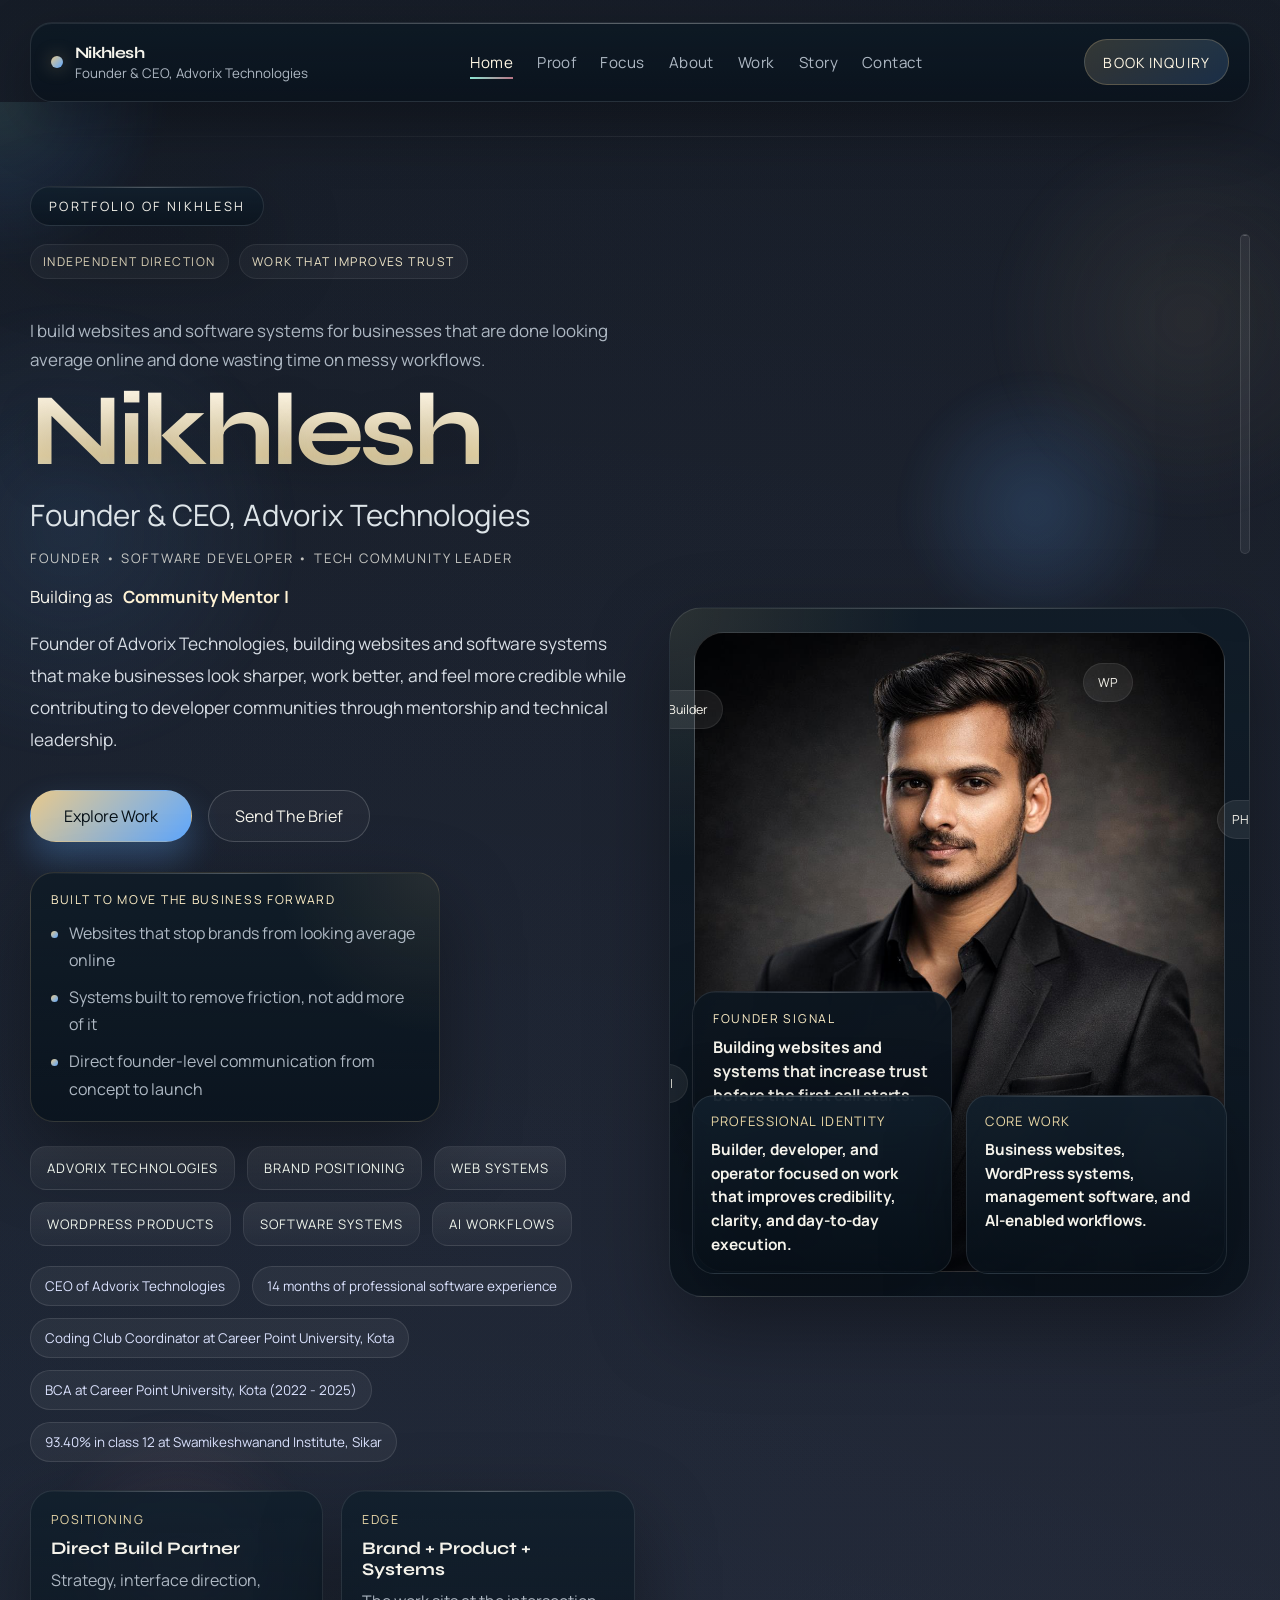
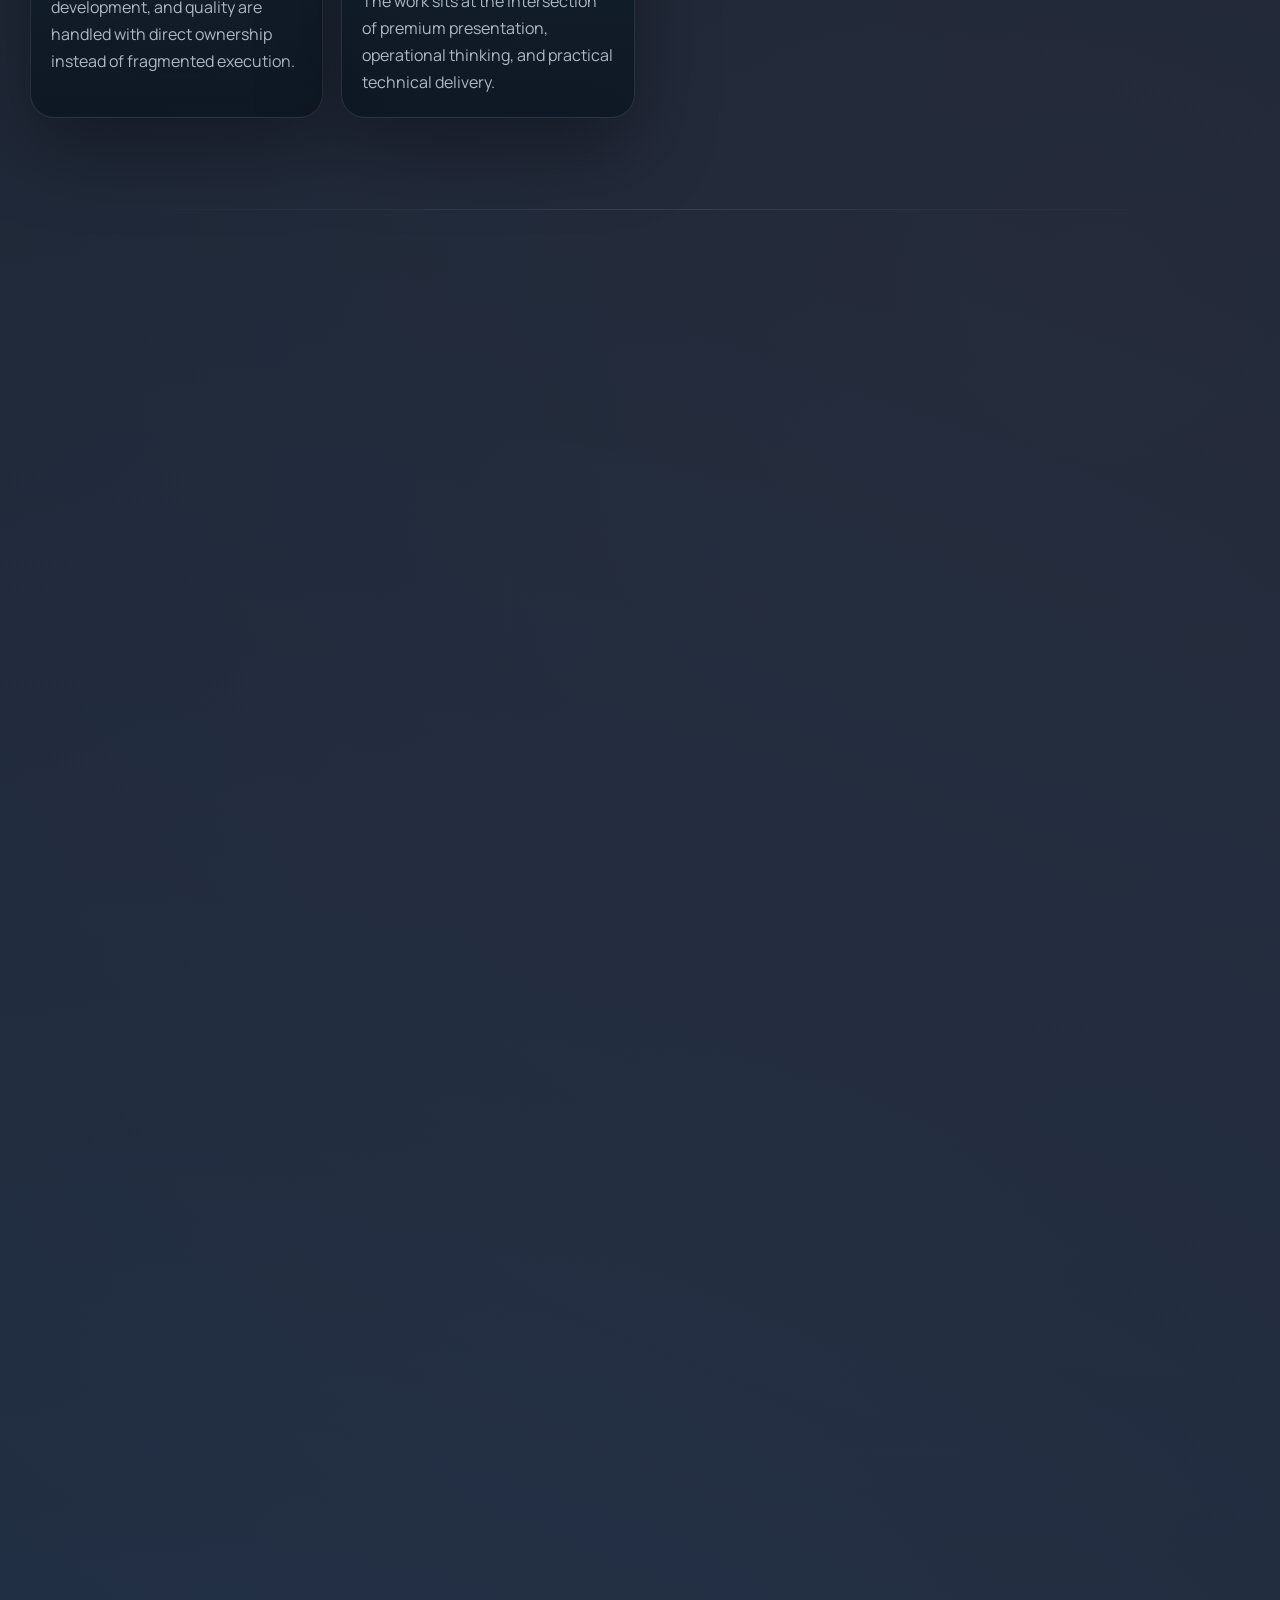
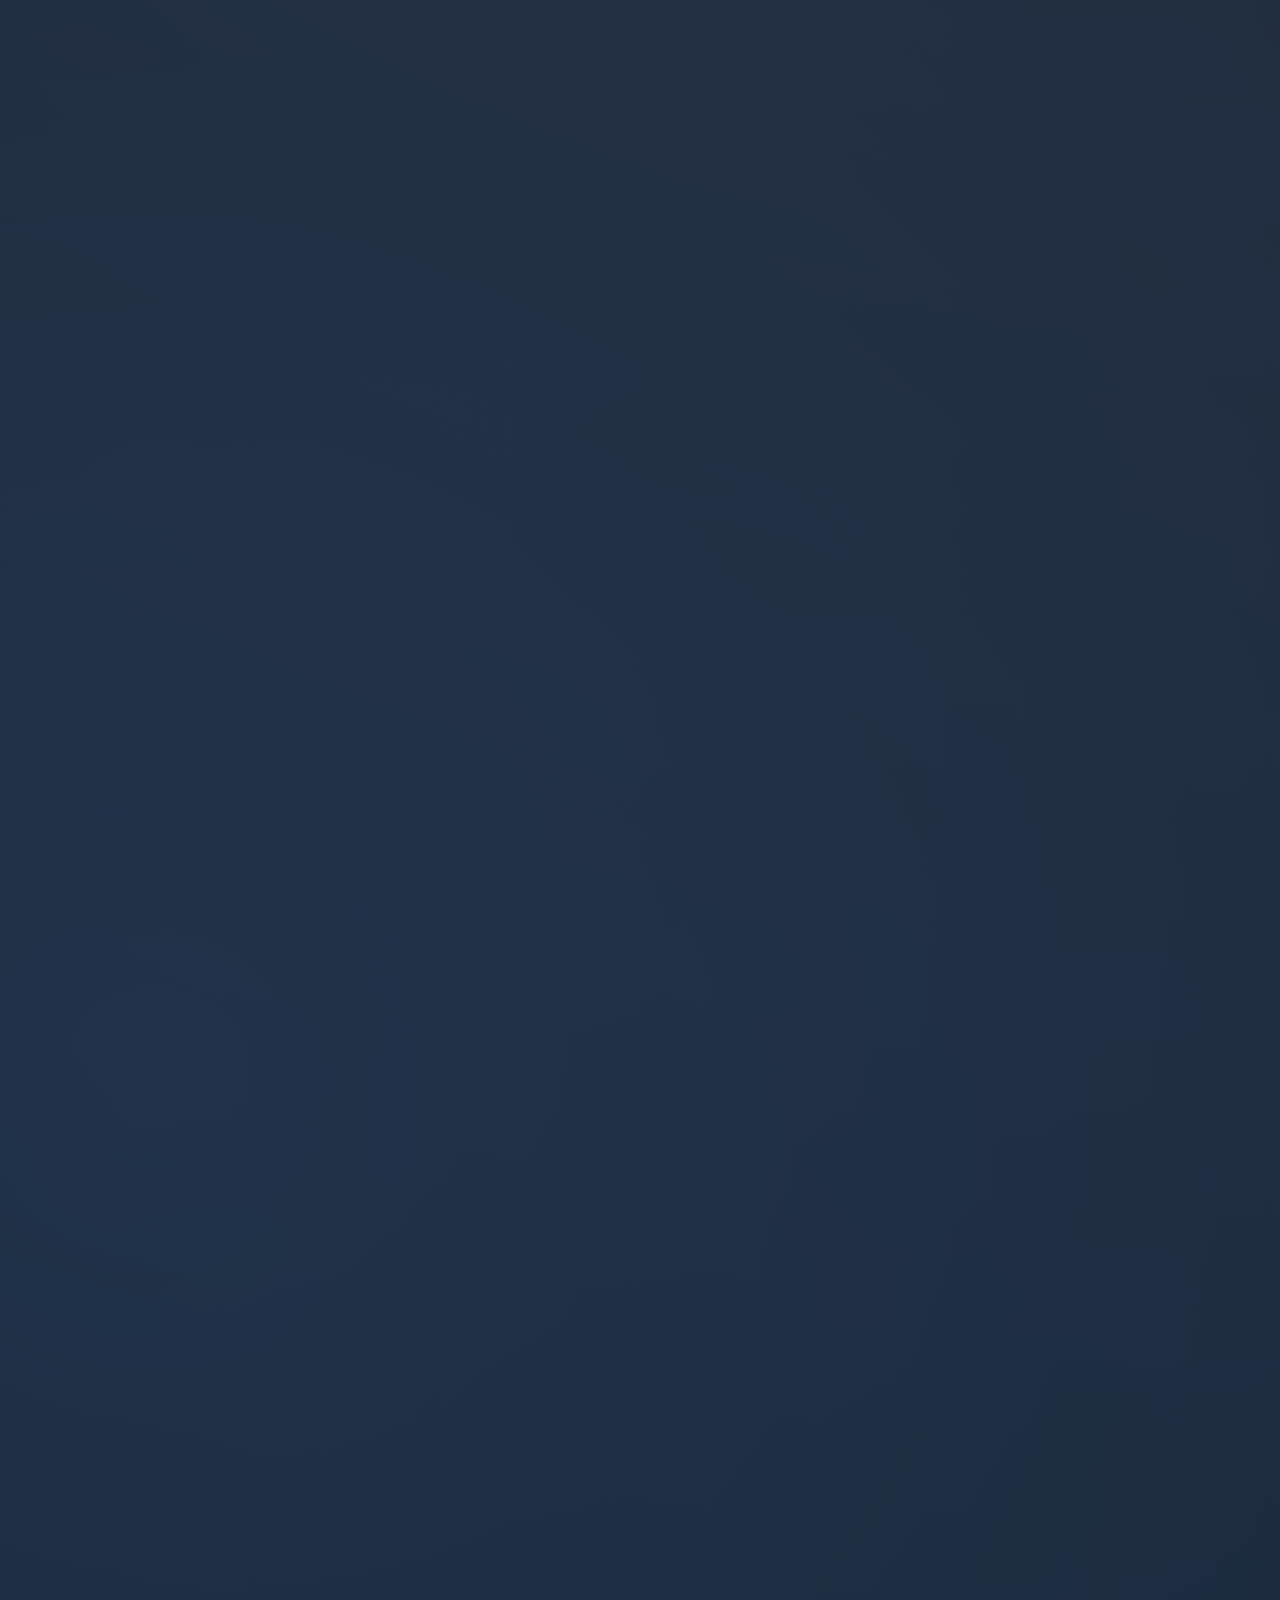
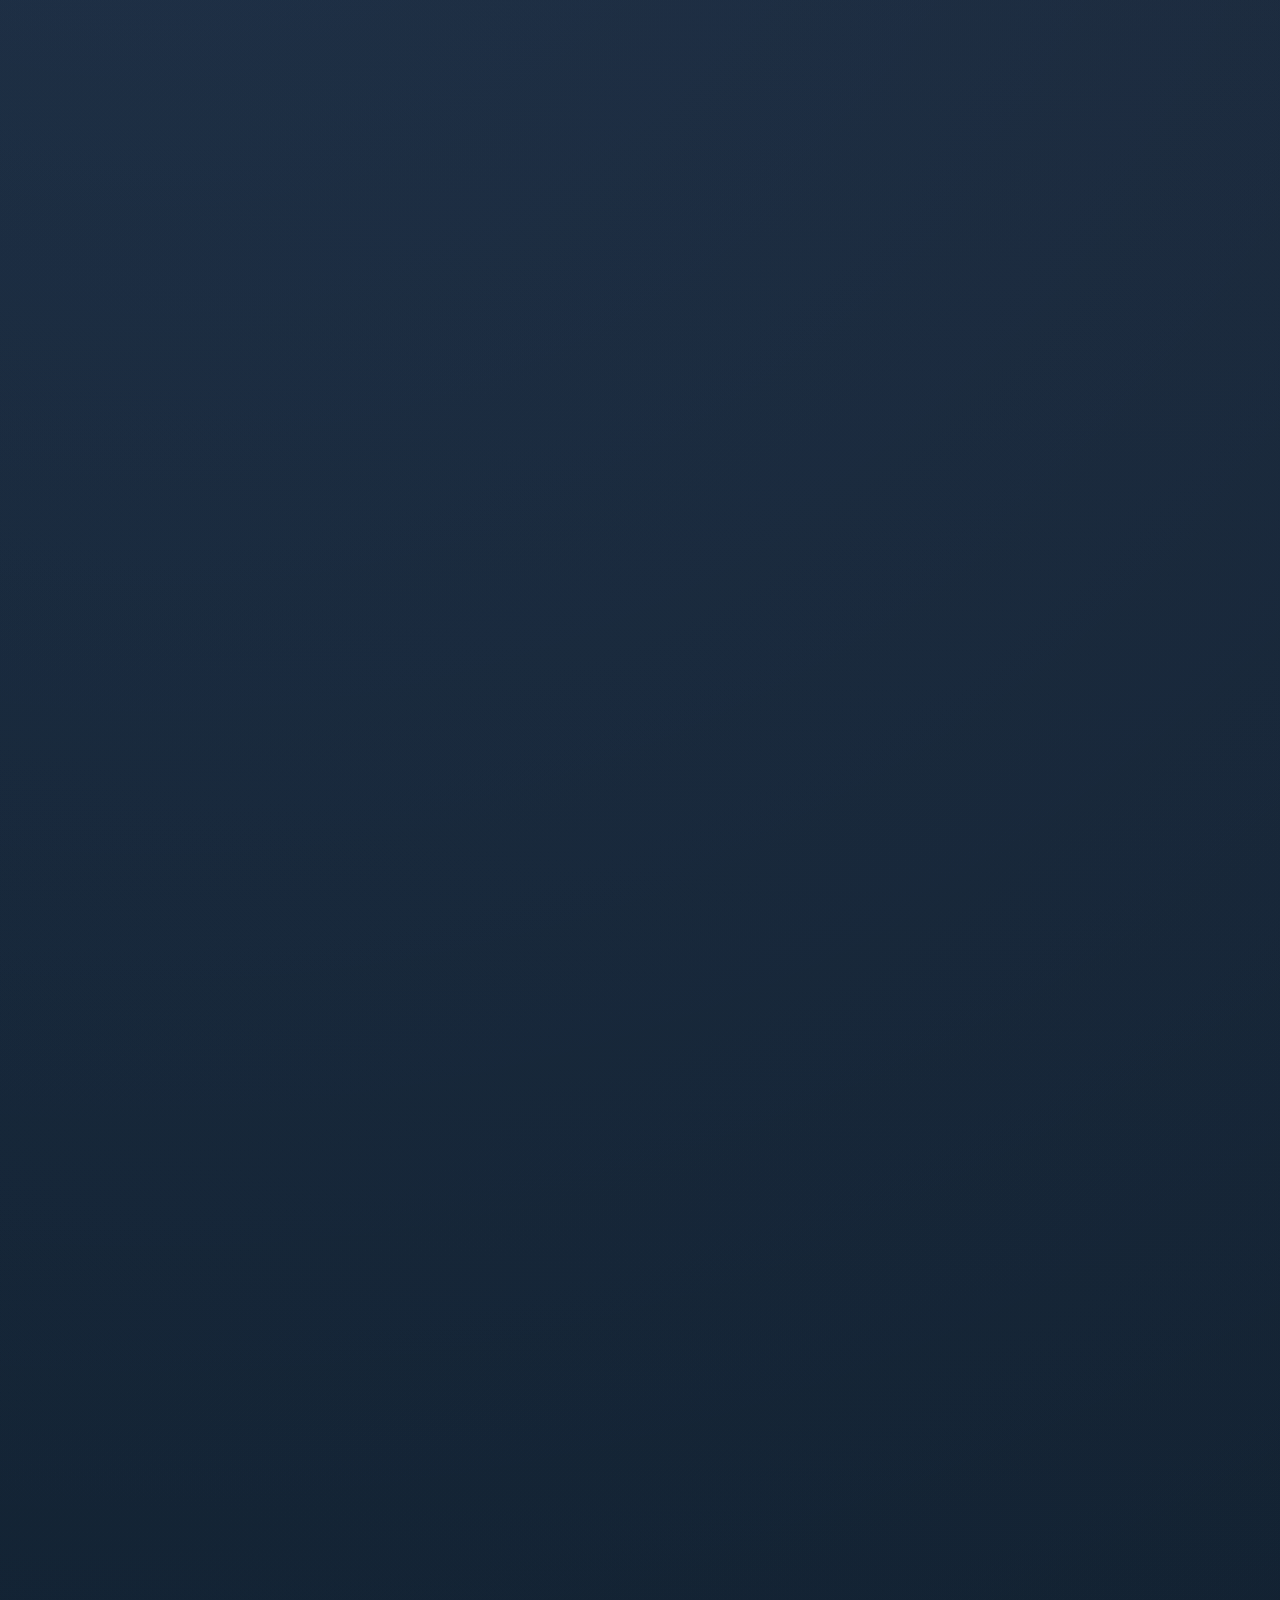
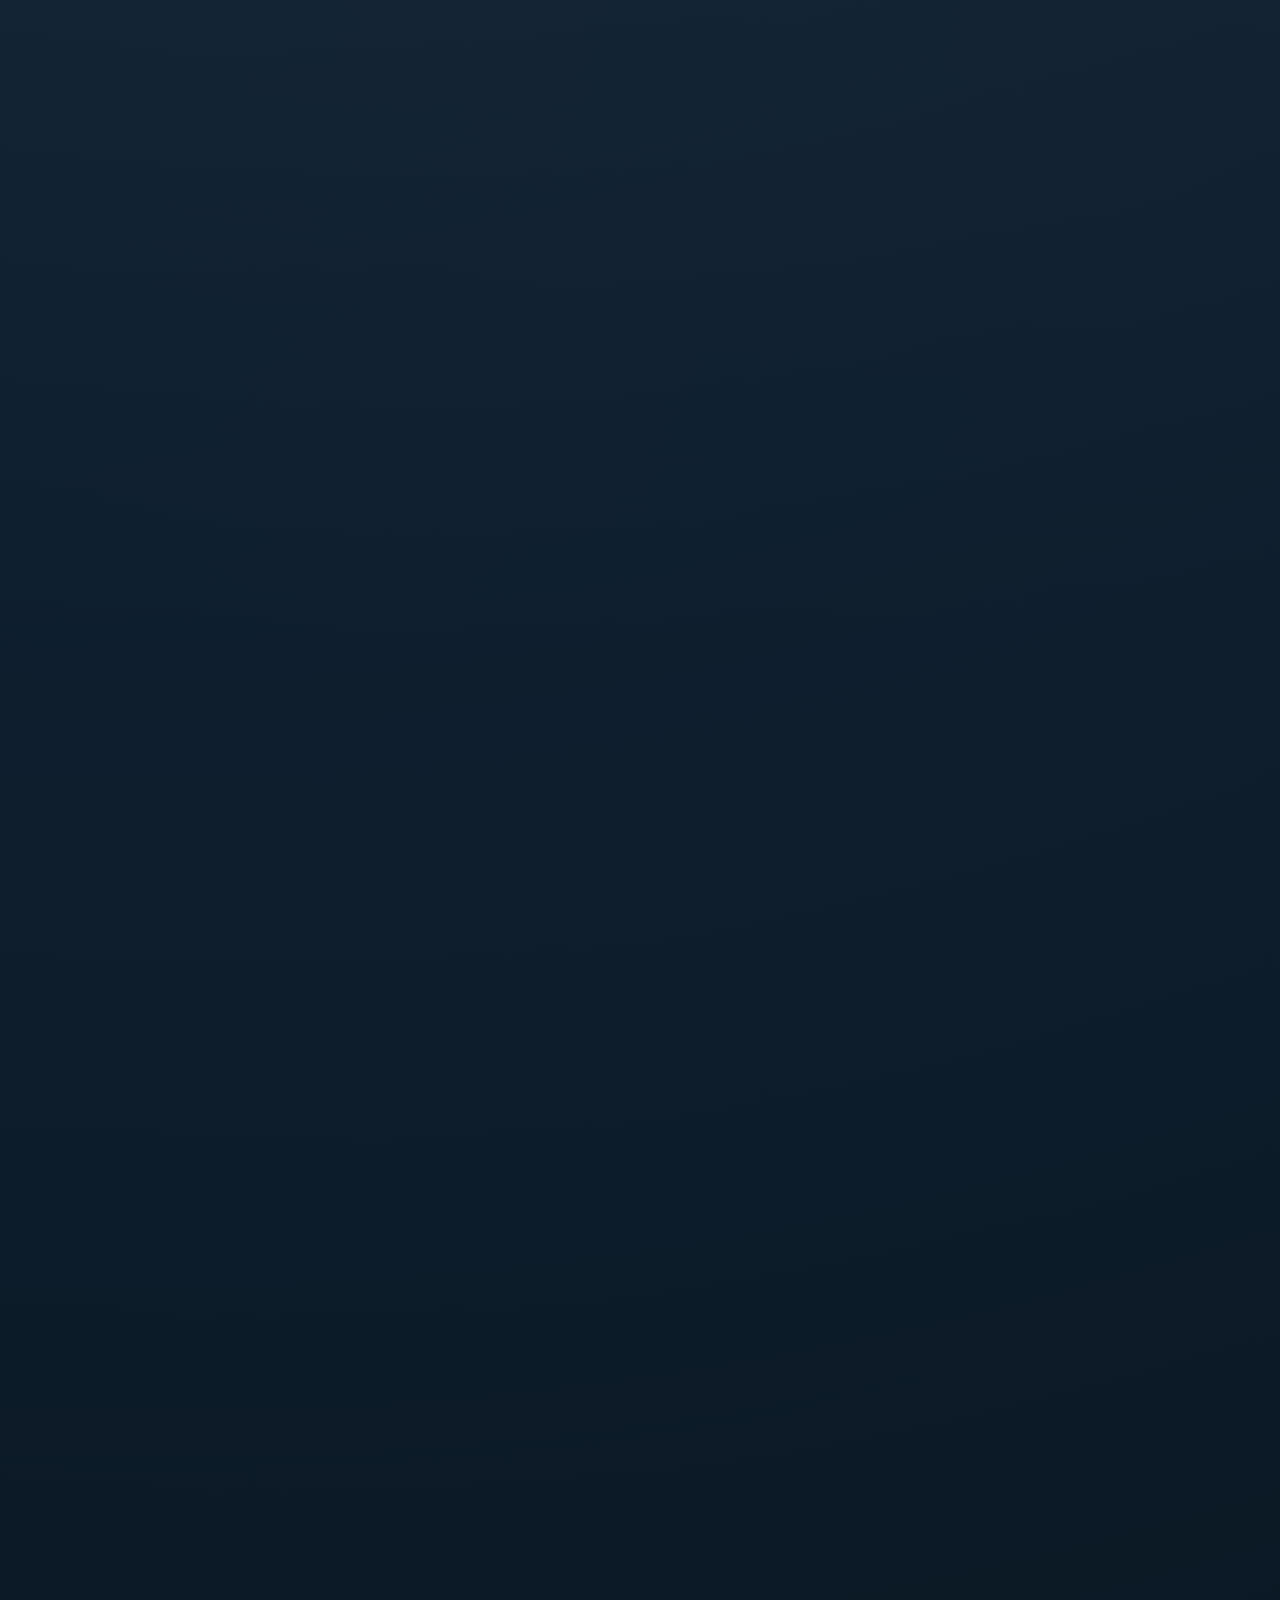
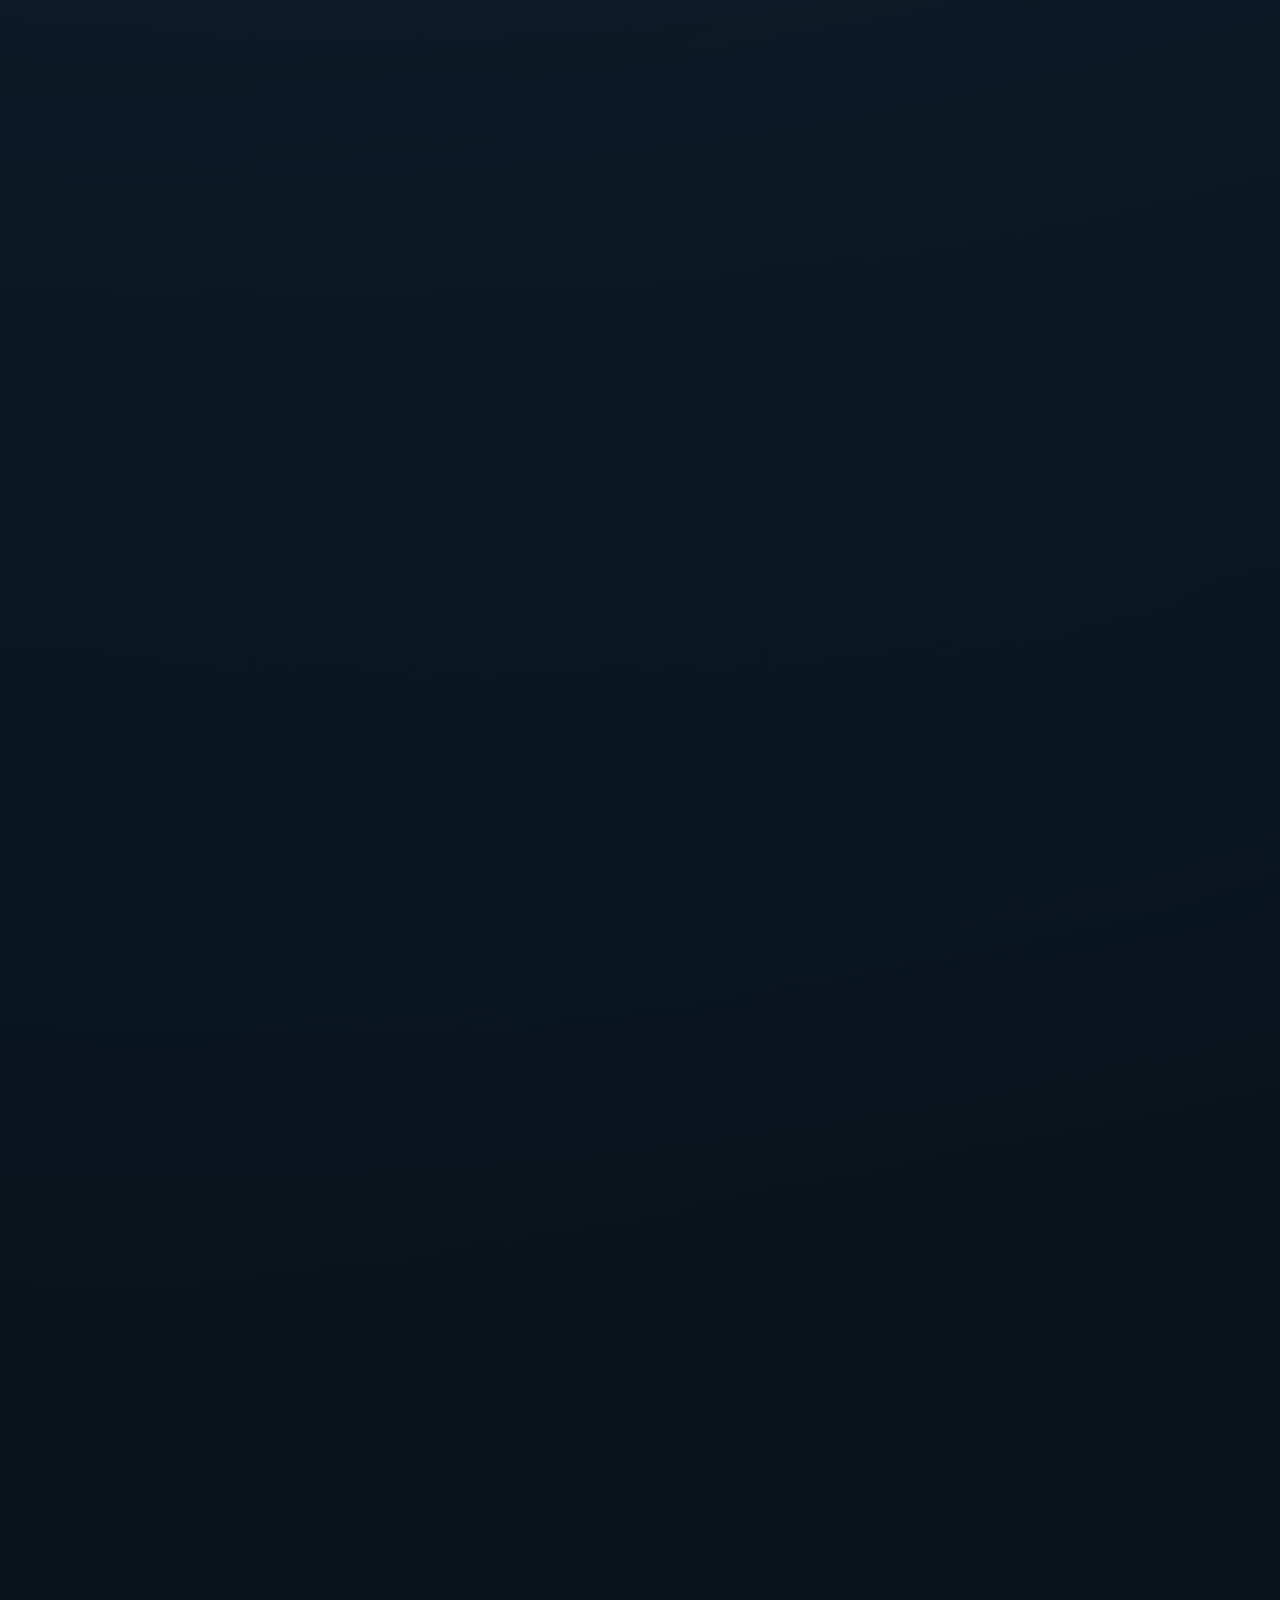
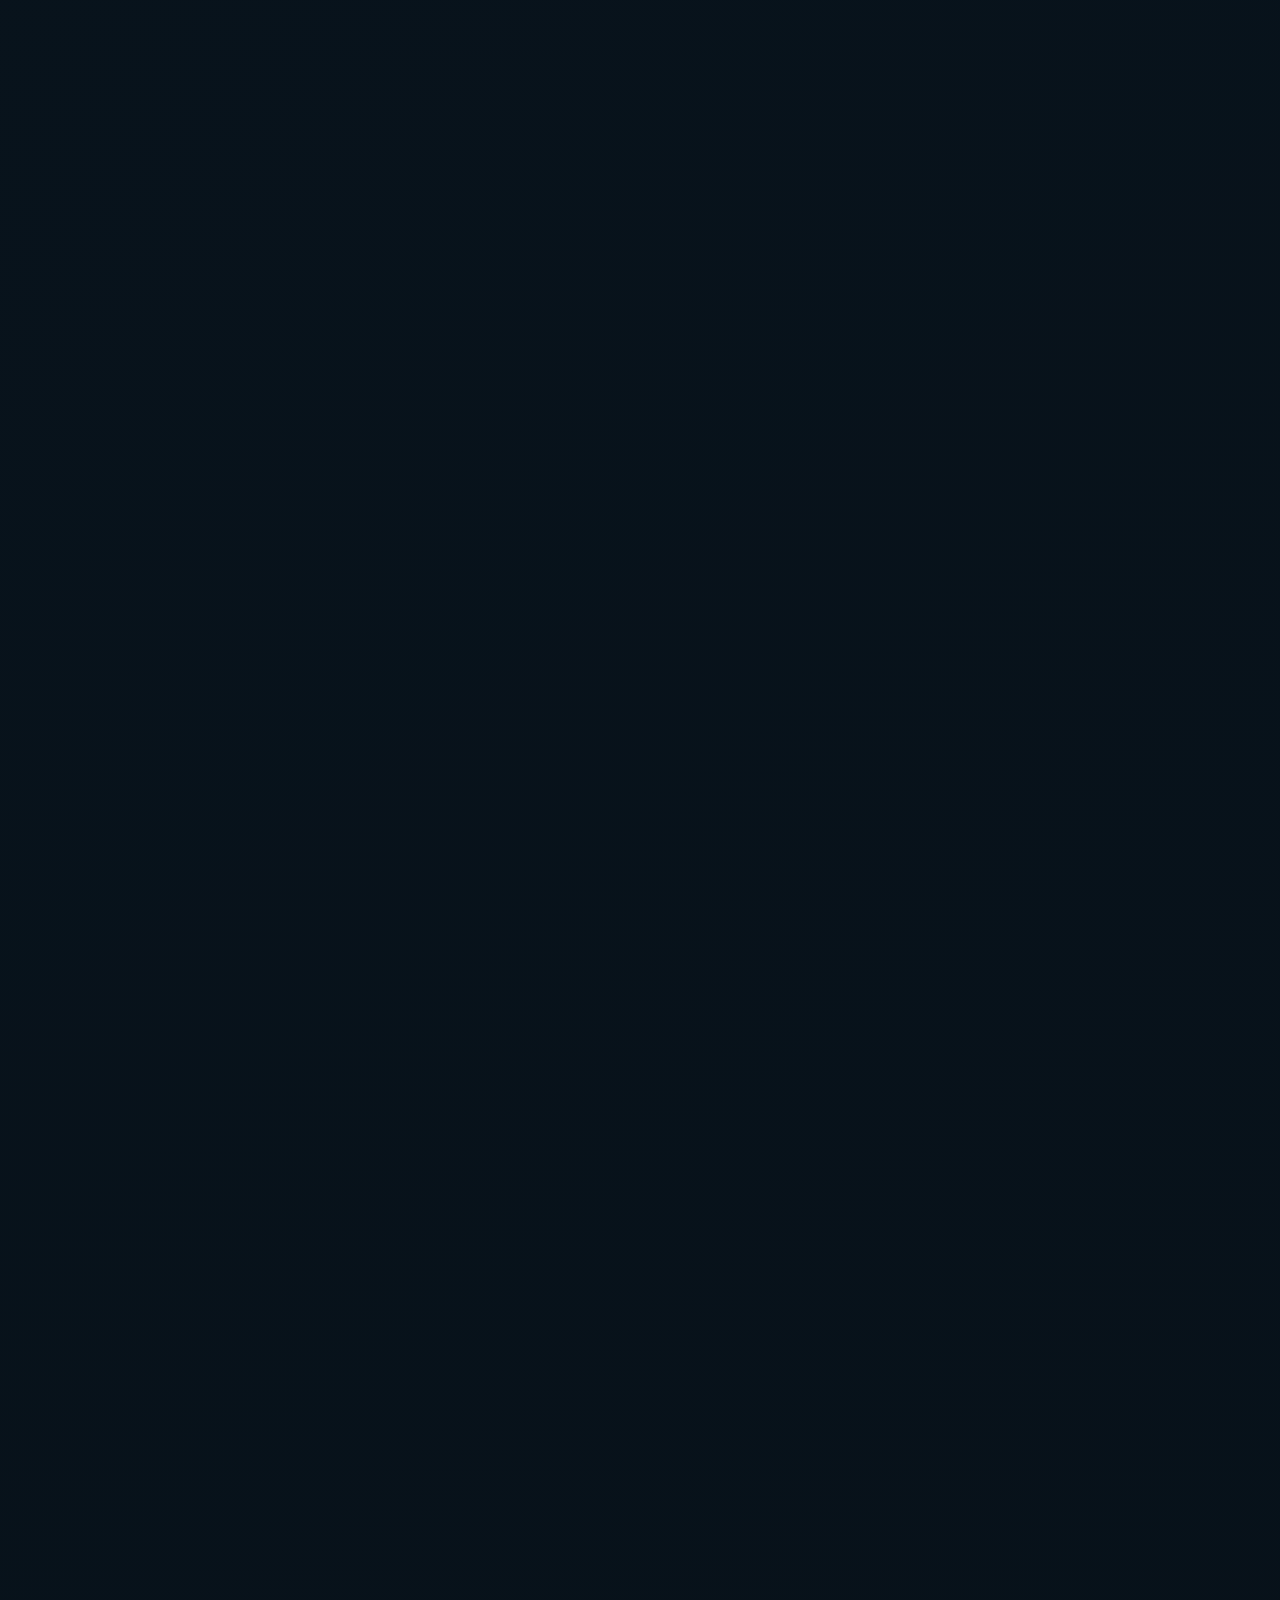
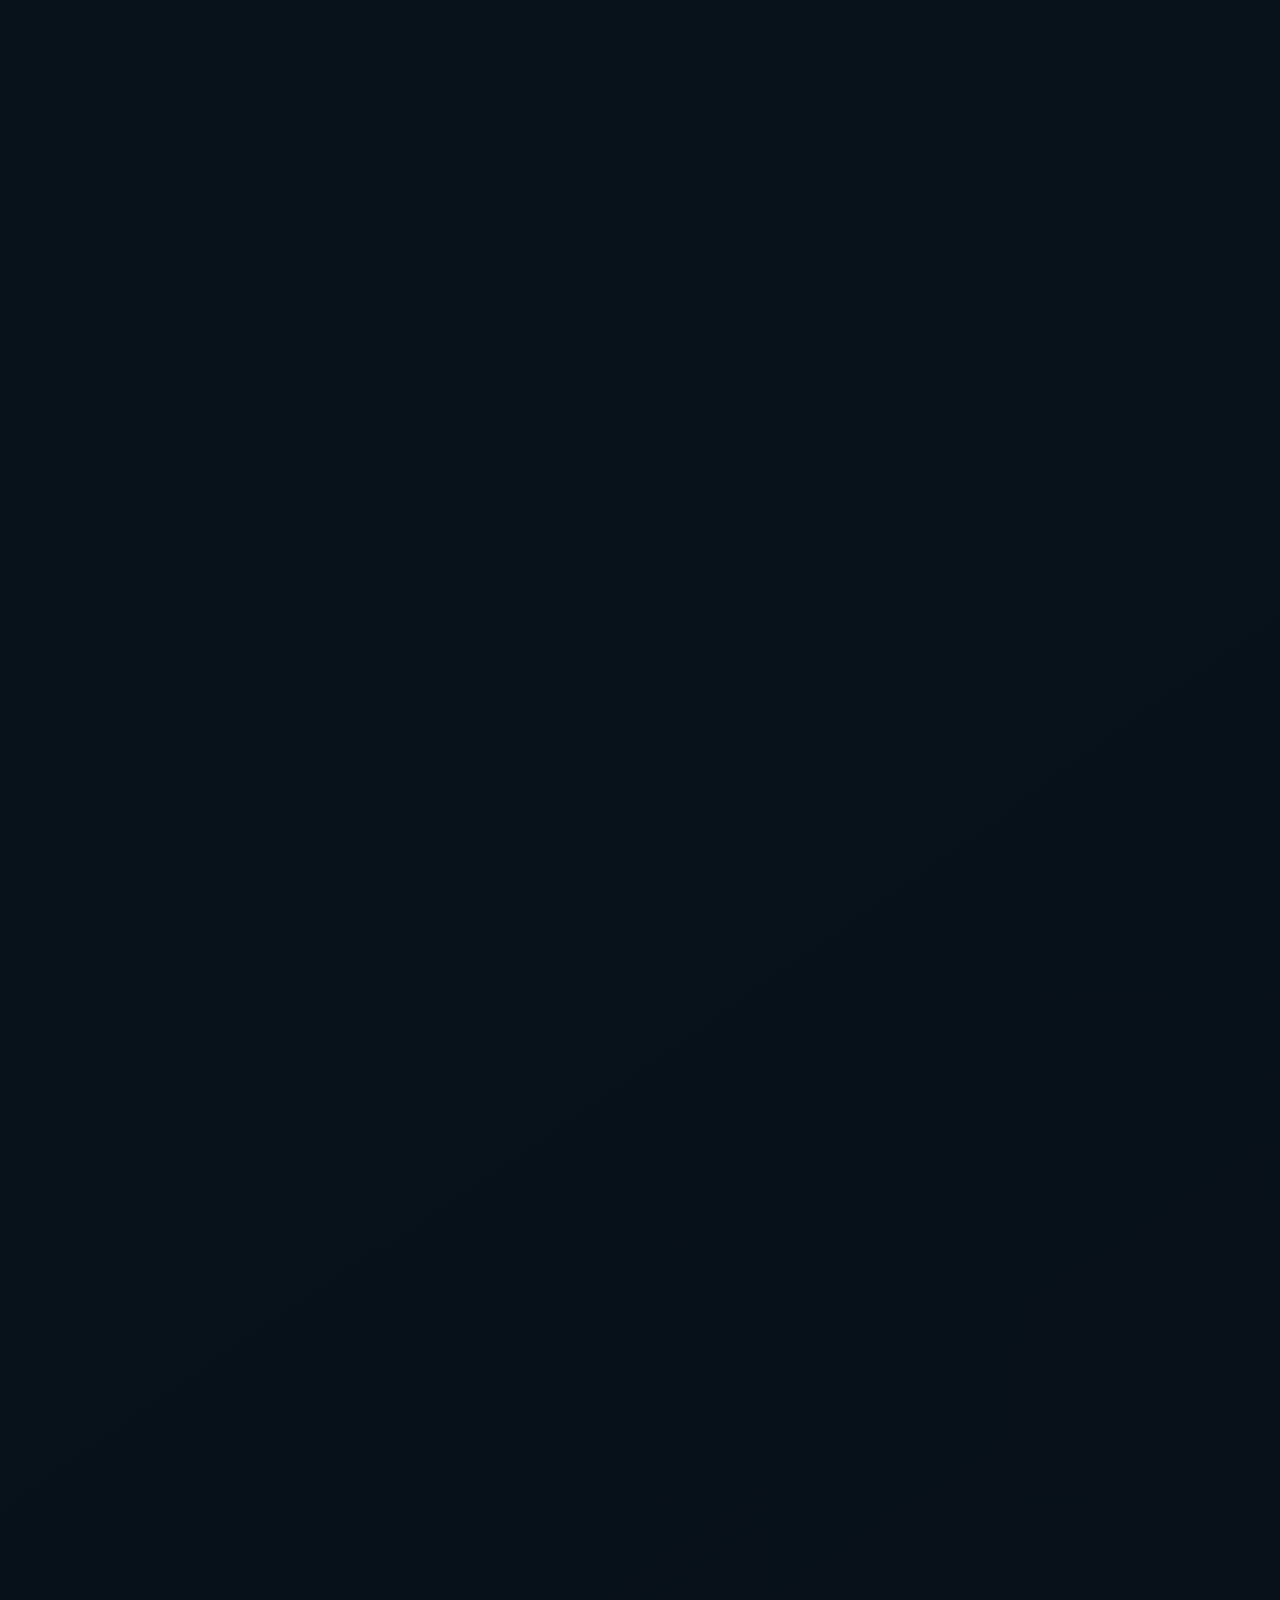
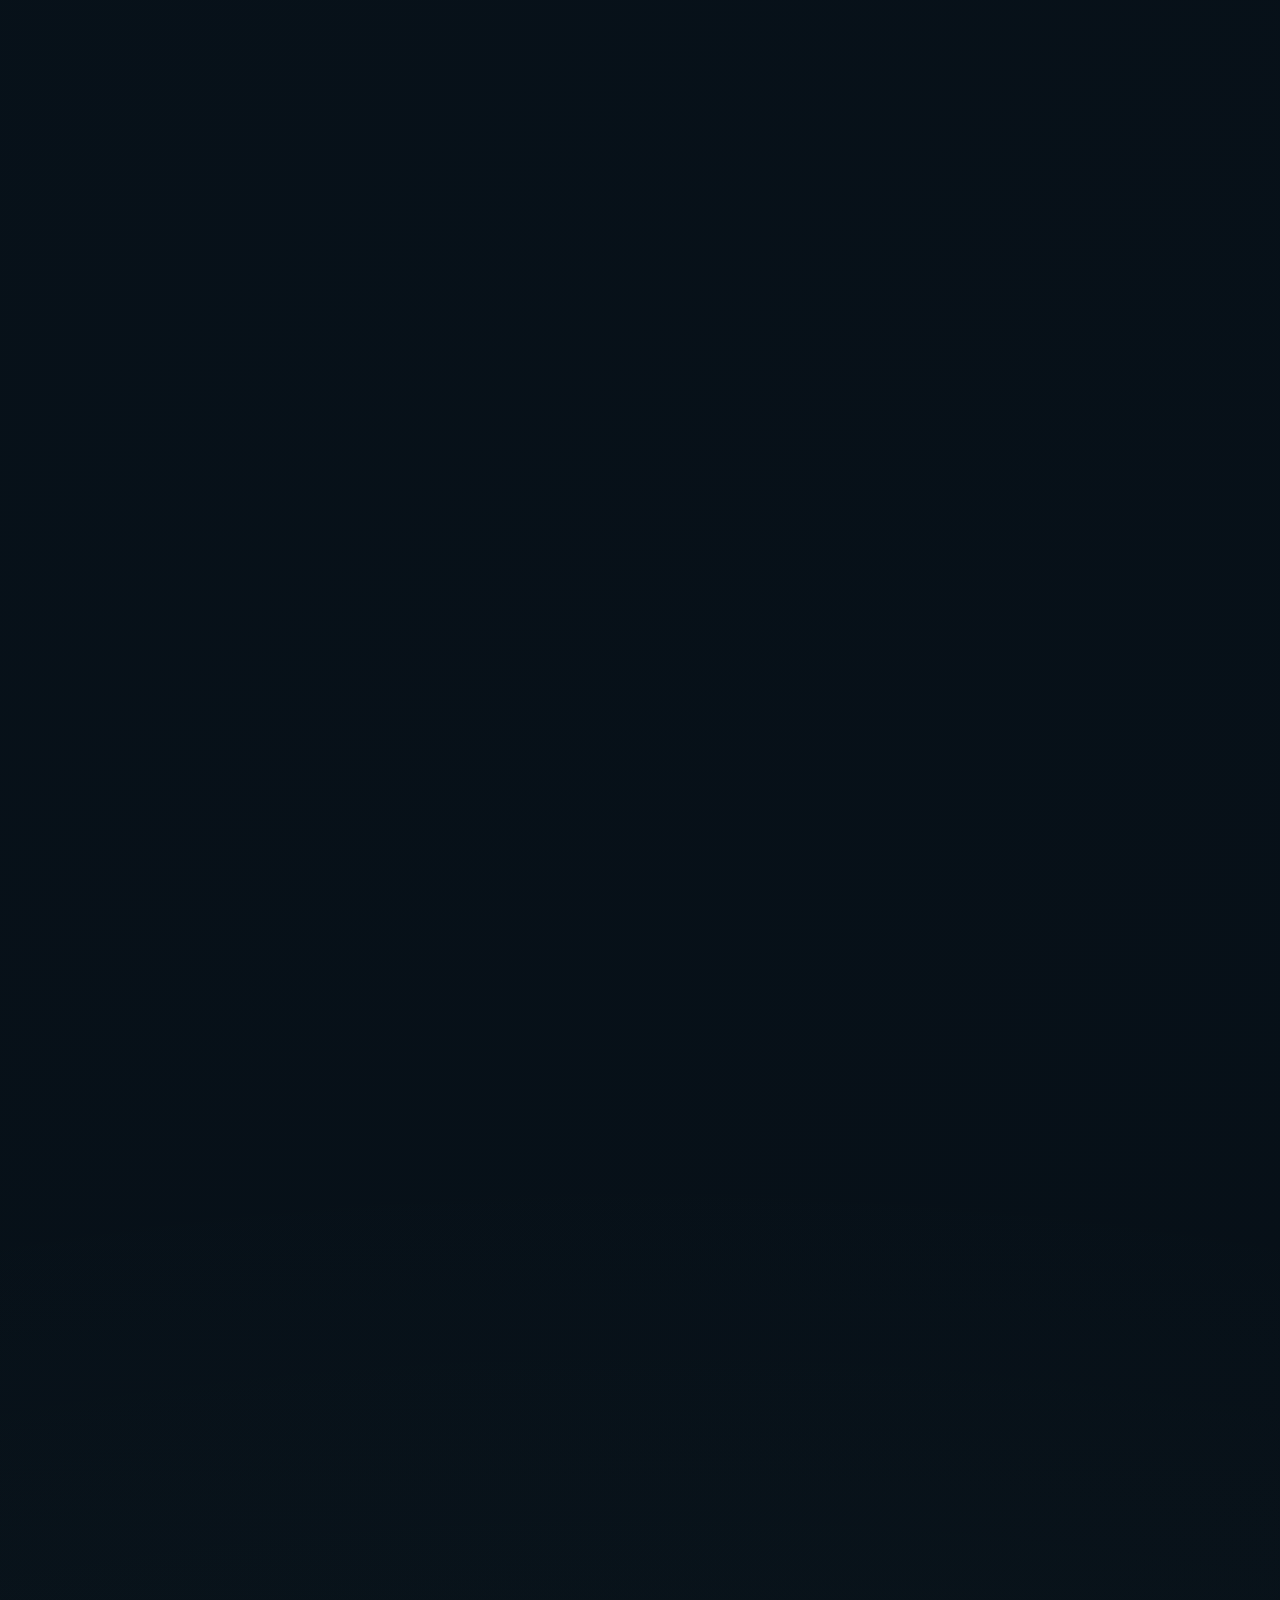
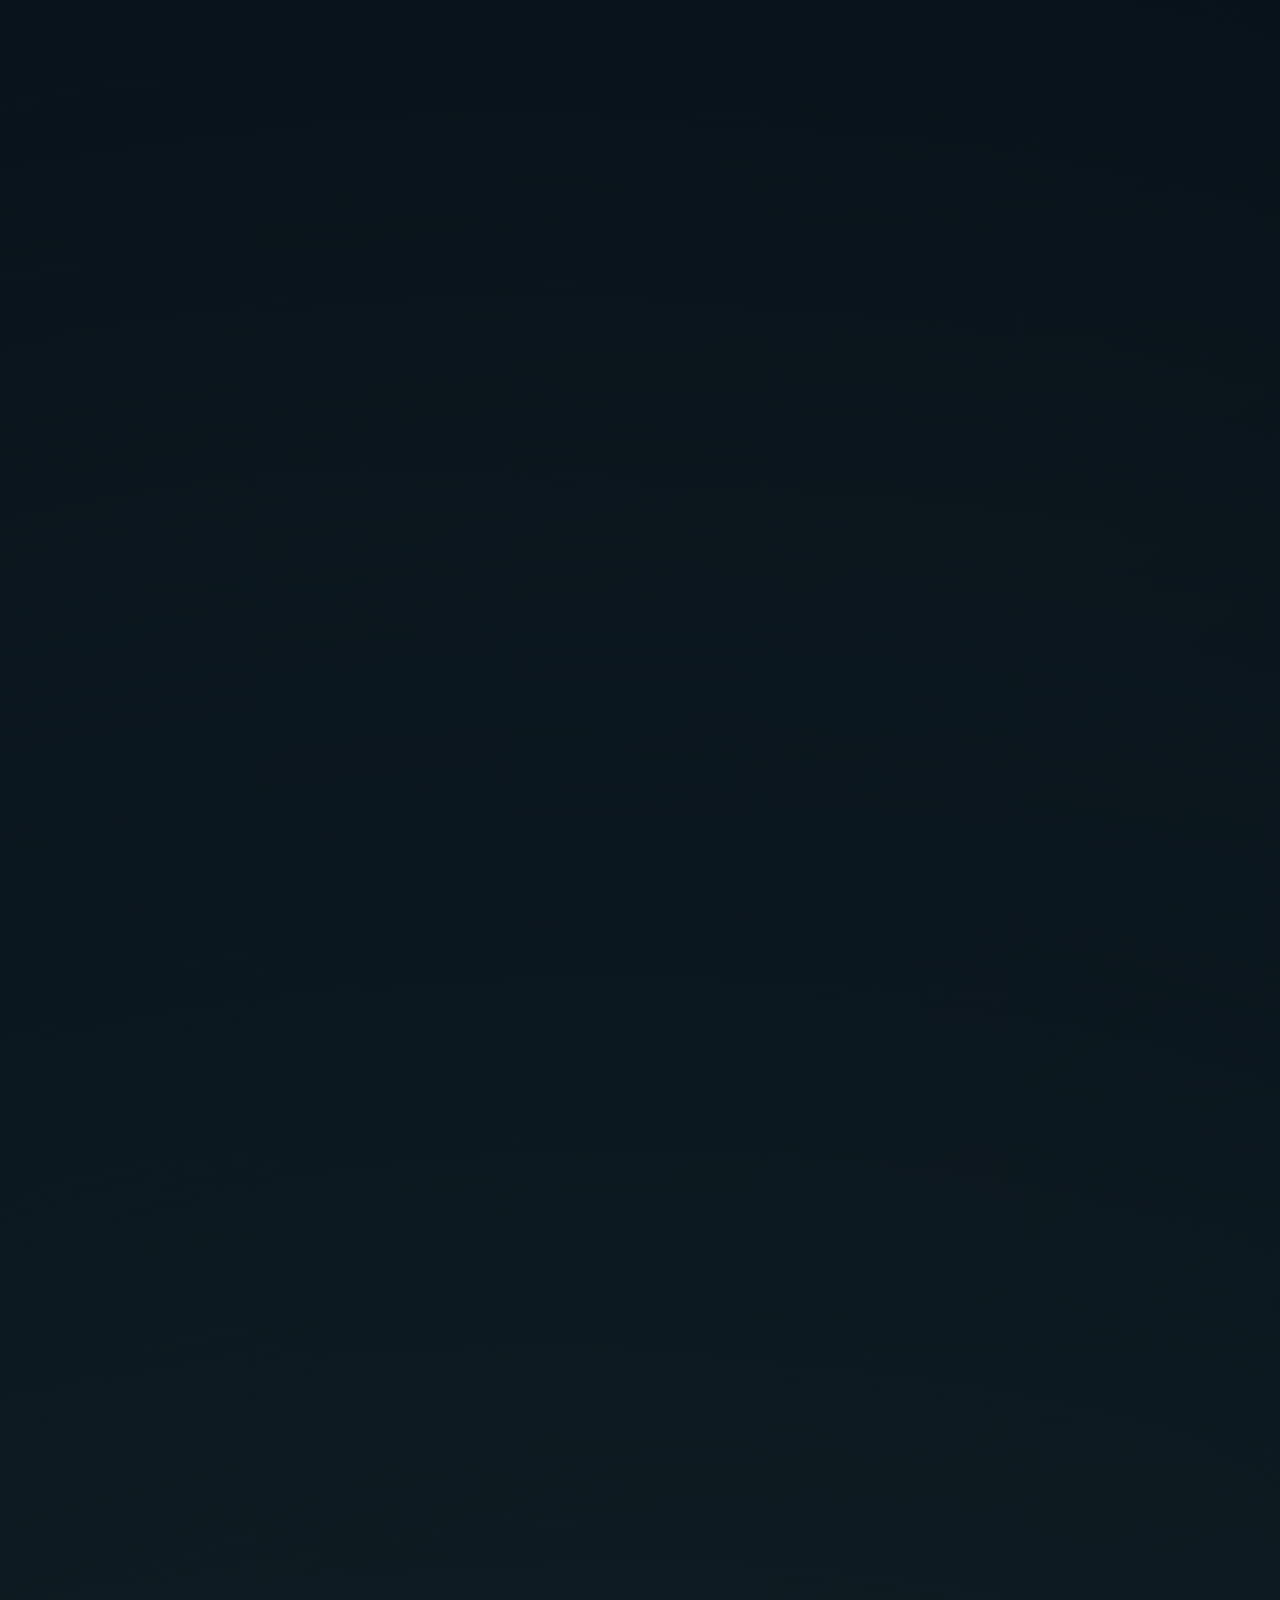
==== index.html @ 2a3543f5 "Deploy production-ready Cloudflare Pages portfolio" ====
﻿<!DOCTYPE html>
<html lang="en">
<head>
    <meta charset="UTF-8">
    <meta name="viewport" content="width=device-width, initial-scale=1.0">
    <title>Nikhlesh Patidar | Founder Portfolio, Websites &amp; Software Systems</title>
    <meta name="description" content="Founder portfolio of Nikhlesh Patidar, CEO of Advorix Technologies. Explore websites, WordPress products, software systems, and business-focused digital work.">
    <meta name="robots" content="index, follow, max-image-preview:large, max-snippet:-1, max-video-preview:-1">
    <meta name="author" content="Nikhlesh">
    <meta name="theme-color" content="#061017">
    <link rel="canonical" href="__SITE_ORIGIN__/">
    <meta property="og:locale" content="en_US">
    <meta property="og:type" content="website">
    <meta property="og:site_name" content="Nikhlesh Portfolio">
    <meta property="og:title" content="Nikhlesh Patidar | Founder Portfolio, Websites &amp; Software Systems">
    <meta property="og:description" content="Founder portfolio of Nikhlesh Patidar, CEO of Advorix Technologies. Explore websites, WordPress products, software systems, and business-focused digital work.">
    <meta property="og:url" content="__SITE_ORIGIN__/">
    <meta property="og:image" content="__SITE_ORIGIN__/assets/images/nikhlesh-portrait.jpg">
    <meta property="og:image:alt" content="Nikhlesh Patidar founder portfolio preview image">
    <meta name="twitter:card" content="summary_large_image">
    <meta name="twitter:title" content="Nikhlesh Patidar | Founder Portfolio, Websites &amp; Software Systems">
    <meta name="twitter:description" content="Founder portfolio of Nikhlesh Patidar, CEO of Advorix Technologies. Explore websites, WordPress products, software systems, and business-focused digital work.">
    <meta name="twitter:image" content="__SITE_ORIGIN__/assets/images/nikhlesh-portrait.jpg">
    <link rel="icon" type="image/svg+xml" href="assets/images/favicon.svg">
    <link rel="icon" type="image/png" sizes="32x32" href="assets/images/favicon.png">
    <link rel="apple-touch-icon" href="assets/images/favicon.png">
    <link rel="manifest" href="site.webmanifest">
    <script>document.documentElement.classList.add('js');</script>
    <link rel="preload" href="assets/images/nikhlesh-portrait.jpg" as="image" fetchpriority="high">
    <link rel="preconnect" href="https://fonts.googleapis.com">
    <link rel="preconnect" href="https://fonts.gstatic.com" crossorigin>
    <link href="https://fonts.googleapis.com/css2?family=Manrope:wght@400;500;600;700;800&family=Syne:wght@500;700;800&display=swap" rel="stylesheet">
    <link rel="stylesheet" href="assets/css/styles.css">
    <script type="application/ld+json">{
    "@context": "https://schema.org",
    "@graph": [
        {
            "@type": "Person",
            "@id": "__SITE_ORIGIN__/#person",
            "name": "Nikhlesh Patidar",
            "alternateName": "Nikhlesh",
            "jobTitle": "Founder & CEO, Advorix Technologies",
            "description": "Founder portfolio of Nikhlesh Patidar, CEO of Advorix Technologies. Explore websites, WordPress products, software systems, and business-focused digital work.",
            "url": "__SITE_ORIGIN__/",
            "image": "__SITE_ORIGIN__/assets/images/nikhlesh-portrait.jpg",
            "sameAs": [
                "https://www.advorix.tech",
                "https://www.linkedin.com/in/nikhlesh-b45510278/?lipi=urn%3Ali%3Apage%3Ad_flagship3_company_admin_dashboard_index%3BVQVxD87JSYuZyQmfM4ihhA%3D%3D",
                "https://instagram.com/nk_patel_87",
                "https://t.me/niks233"
            ],
            "worksFor": {
                "@id": "__SITE_ORIGIN__/#organization"
            }
        },
        {
            "@type": "Organization",
            "@id": "__SITE_ORIGIN__/#organization",
            "name": "Advorix Technologies",
            "url": "https://www.advorix.tech",
            "logo": "__SITE_ORIGIN__/assets/images/logo.png"
        },
        {
            "@type": "WebSite",
            "@id": "__SITE_ORIGIN__/#website",
            "url": "__SITE_ORIGIN__/",
            "name": "Nikhlesh Patidar | Founder Portfolio, Websites & Software Systems",
            "description": "Founder portfolio of Nikhlesh Patidar, CEO of Advorix Technologies. Explore websites, WordPress products, software systems, and business-focused digital work.",
            "publisher": {
                "@id": "__SITE_ORIGIN__/#person"
            },
            "inLanguage": "en"
        },
        {
            "@type": "CollectionPage",
            "@id": "__SITE_ORIGIN__/#webpage",
            "url": "__SITE_ORIGIN__/",
            "name": "Nikhlesh Patidar | Founder Portfolio, Websites & Software Systems",
            "description": "Founder portfolio of Nikhlesh Patidar, CEO of Advorix Technologies. Explore websites, WordPress products, software systems, and business-focused digital work.",
            "isPartOf": {
                "@id": "__SITE_ORIGIN__/#website"
            },
            "about": {
                "@id": "__SITE_ORIGIN__/#person"
            },
            "primaryImageOfPage": "__SITE_ORIGIN__/assets/images/nikhlesh-portrait.jpg",
            "inLanguage": "en"
        }
    ]
}</script>
</head>
<body>
    <a class="skip-link" href="#main-content">Skip to main content</a>
    <div class="scroll-progress" aria-hidden="true"><span></span></div>
    <div class="page-shell">
        <div class="noise-layer" aria-hidden="true"></div>
        <div class="grain-layer" aria-hidden="true"></div>
        <header class="site-header" id="top">
            <div class="container nav-wrap glass-panel">
                <a class="brand-mark" href="#hero" aria-label="Nikhlesh home">
                    <span class="brand-dot"></span>
                    <span class="brand-text">
                        <strong>Nikhlesh</strong>
                        <small>Founder &amp; CEO, Advorix Technologies</small>
                    </span>
                </a>
                <button class="menu-toggle" type="button" aria-expanded="false" aria-controls="site-nav">
                    <span></span>
                    <span></span>
                </button>
                <nav class="site-nav" id="site-nav" aria-label="Primary navigation">
                                            <a href="#hero">Home</a>
                                            <a href="#proof">Proof</a>
                                            <a href="#services">Focus</a>
                                            <a href="#about">About</a>
                                            <a href="#projects">Work</a>
                                            <a href="#founder">Story</a>
                                            <a href="#contact">Contact</a>
                                    </nav>
                <a class="nav-cta" href="#contact">Book Inquiry</a>
            </div>
        </header>
        <main id="main-content">

<div class="page-loader" aria-hidden="true">
    <div class="page-loader-inner">
        <span class="page-loader-mark">NP</span>
        <div class="page-loader-copy">
            <strong>Nikhlesh</strong>
            <small>Loading portfolio</small>
        </div>
        <div class="page-loader-status">
            <span class="page-loader-percent">0%</span>
            <span class="page-loader-bar"><span class="page-loader-fill"></span></span>
        </div>
    </div>
</div>

<section class="hero-section section-pad" id="hero">
    <div class="hero-cursor-light" aria-hidden="true"></div>
    <div class="hero-storyline glass-panel" aria-hidden="true">
        <span class="hero-story-progress"></span>
    </div>
    <div class="hero-orb orb-one"></div>
    <div class="hero-orb orb-two"></div>
    <div class="container hero-grid hero-grid-elite">
        <div class="hero-copy reveal">
            <div class="eyebrow glass-pill">Portfolio of Nikhlesh</div>
            <div class="hero-ledger">
                <span>Independent direction</span>
                <span>Work that improves trust</span>
            </div>
            <p class="hero-intro">I build websites and software systems for businesses that are done looking average online and done wasting time on messy workflows.</p>
            <h1>Nikhlesh</h1>
            <p class="hero-role">Founder &amp; CEO, Advorix Technologies</p>
            <p class="hero-identity-line">Founder • Software Developer • Tech Community Leader</p>
            <div class="typed-wrap">
                <span>Building as </span>
                <strong class="typed-text" data-words='["Founder","CEO","Community Mentor"]'>Founder</strong>
            </div>
            <p class="hero-description">Founder of Advorix Technologies, building websites and software systems that make businesses look sharper, work better, and feel more credible while contributing to developer communities through mentorship and technical leadership.</p>
            <div class="hero-actions">
                <a class="btn btn-primary magnetic-btn" href="#projects"><span>Explore Work</span></a>
                <a class="btn btn-secondary magnetic-btn" href="#contact"><span>Send The Brief</span></a>
            </div>
            <div class="hero-editorial-note glass-panel reveal">
                <span>Built To Move The Business Forward</span>
                <ul>
                                            <li>Websites that stop brands from looking average online</li>
                                            <li>Systems built to remove friction, not add more of it</li>
                                            <li>Direct founder-level communication from concept to launch</li>
                                    </ul>
            </div>
            <div class="hero-logo-row reveal">
                                    <span class="hero-logo-badge">Advorix Technologies</span>
                                    <span class="hero-logo-badge">Brand Positioning</span>
                                    <span class="hero-logo-badge">Web Systems</span>
                                    <span class="hero-logo-badge">WordPress Products</span>
                                    <span class="hero-logo-badge">Software Systems</span>
                                    <span class="hero-logo-badge">AI Workflows</span>
                            </div>
            <div class="hero-trust-list">
                                    <span class="trust-pill">CEO of Advorix Technologies</span>
                                    <span class="trust-pill">14 months of professional software experience</span>
                                    <span class="trust-pill">Coding Club Coordinator at Career Point University, Kota</span>
                                    <span class="trust-pill">BCA at Career Point University, Kota (2022 - 2025)</span>
                                    <span class="trust-pill">93.40% in class 12 at Swamikeshwanand Institute, Sikar</span>
                            </div>
            <div class="hero-story-metrics reveal">
                <article class="story-metric glass-panel">
                    <span>Positioning</span>
                    <strong>Direct Build Partner</strong>
                    <p>Strategy, interface direction, development, and quality are handled with direct ownership instead of fragmented execution.</p>
                </article>
                <article class="story-metric glass-panel">
                    <span>Edge</span>
                    <strong>Brand + Product + Systems</strong>
                    <p>The work sits at the intersection of premium presentation, operational thinking, and practical technical delivery.</p>
                </article>
            </div>
        </div>
        <div class="hero-visual reveal">
            <div class="hero-portrait-wrap glass-panel" data-depth="0.14">
                <div class="brand-motif brand-motif--hero" aria-hidden="true">
                    <span></span>
                    <span></span>
                    <span></span>
                </div>
                <div class="hero-portrait-frame">
                    <img class="hero-portrait-image" src="assets/images/nikhlesh-portrait.jpg" width="1024" height="1536" alt="Nikhlesh Patidar portrait" fetchpriority="high" decoding="async">
                </div>
                <div class="hero-portrait-badge glass-panel">
                    <span>Founder Signal</span>
                    <strong>Building websites and systems that increase trust before the first call starts.</strong>
                </div>
                <div class="hero-portrait-cards">
                    <div class="mini-proof glass-panel">
                        <span>Professional Identity</span>
                        <strong>Builder, developer, and operator focused on work that improves credibility, clarity, and day-to-day execution.</strong>
                    </div>
                    <div class="mini-proof glass-panel">
                        <span>Core Work</span>
                        <strong>Business websites, WordPress systems, management software, and AI-enabled workflows.</strong>
                    </div>
                </div>
                <div class="floating-icons" aria-hidden="true">
                    <span>Builder</span>
                    <span>PHP</span>
                    <span>AI</span>
                    <span>SaaS</span>
                    <span>WP</span>
                </div>
            </div>
        </div>
    </div>
</section>

<section class="metrics-band section-slim">
    <div class="container metrics-grid">
                    <article class="metric-card glass-panel reveal spotlight-card">
                <strong><span class="counter" data-target="14">0</span>+</strong>
                <p>Projects and systems across business, education, healthcare, and ecommerce</p>
            </article>
                    <article class="metric-card glass-panel reveal spotlight-card">
                <strong><span class="counter" data-target="14">0</span>+</strong>
                <p>Months of professional software and delivery experience</p>
            </article>
                    <article class="metric-card glass-panel reveal spotlight-card">
                <strong><span class="counter" data-target="4">0</span></strong>
                <p>Core service pillars: web, WordPress, software, AI-backed workflows</p>
            </article>
                    <article class="metric-card glass-panel reveal spotlight-card">
                <strong><span class="counter" data-target="1">0</span></strong>
                <p>Single point of ownership from concept to launch</p>
            </article>
            </div>
</section>

<section class="proof-strip section-slim">
    <div class="container proof-strip-grid">
                    <article class="proof-strip-card glass-panel reveal spotlight-card">
                <h3>Cross-Sector Delivery</h3>
                <p>Execution across company websites, ecommerce, healthcare, education, management systems, and plugin-focused work.</p>
            </article>
                    <article class="proof-strip-card glass-panel reveal spotlight-card">
                <h3>Operator-Level Involvement</h3>
                <p>Planning, interface direction, build execution, and quality review stay closely tied instead of being split across layers.</p>
            </article>
                    <article class="proof-strip-card glass-panel reveal spotlight-card">
                <h3>Business-First Thinking</h3>
                <p>The output is designed to improve trust, user clarity, workflow smoothness, and the way a brand is perceived online.</p>
            </article>
            </div>
</section>

<section class="trusted-strip section-slim" id="trusted">
    <div class="container">
        <div class="trusted-strip-shell glass-panel reveal spotlight-card">
            <div class="trusted-strip-copy">
                <span class="section-tag">Built With / Worked With</span>
                <h2>Built through founder work, professional roles, and product execution tied to real company and project names.</h2>
                <p>These are the companies, brands, and named builds that anchor the portfolio in actual delivery context instead of generic claims.</p>
            </div>
            <div class="trusted-logo-grid">
                                    <article class="trusted-logo-card">
                        <strong>Advorix Technologies</strong>
                        <span>Founder Brand</span>
                    </article>
                                    <article class="trusted-logo-card">
                        <strong>Spancoweb</strong>
                        <span>Professional Experience</span>
                    </article>
                                    <article class="trusted-logo-card">
                        <strong>Infigo Software</strong>
                        <span>Professional Experience</span>
                    </article>
                                    <article class="trusted-logo-card">
                        <strong>MTBP Platform</strong>
                        <span>Product Build</span>
                    </article>
                                    <article class="trusted-logo-card">
                        <strong>LeadGen Booster</strong>
                        <span>WordPress Product</span>
                    </article>
                                    <article class="trusted-logo-card">
                        <strong>Proshop Store</strong>
                        <span>Commerce Project</span>
                    </article>
                            </div>
        </div>
    </div>
</section>

<section class="signature-strip">
    <div class="signature-track">
        <span>CEO</span>
        <span>Brand Websites</span>
        <span>Software Systems</span>
        <span>WordPress Products</span>
        <span>AI Workflows</span>
        <span>Operational Clarity</span>
        <span>Advorix Technologies</span>
        <span>CEO</span>
        <span>Brand Websites</span>
        <span>Software Systems</span>
        <span>WordPress Products</span>
        <span>AI Workflows</span>
        <span>Operational Clarity</span>
        <span>Advorix Technologies</span>
    </div>
</section>

<section class="trust-band section-slim" id="proof">
    <div class="container trust-band-grid">
        <div class="trust-band-intro glass-panel reveal spotlight-card">
            <span class="section-tag">Professional Summary</span>
            <h2>A profile shaped by strong academic discipline, hands-on software delivery, and a clear standard for digital quality.</h2>
            <p>That foundation shows up in how the work is positioned, built, and reviewed before it reaches the client.</p>
        </div>
                    <article class="trust-card glass-panel reveal spotlight-card">
                <h3>Direct Delivery</h3>
                <p>Every serious project is shaped directly through strategy, design direction, development, and quality review instead of being delegated blindly.</p>
            </article>
                    <article class="trust-card glass-panel reveal spotlight-card">
                <h3>Business-Oriented Thinking</h3>
                <p>The goal is not just a good-looking interface. The goal is a digital asset that improves positioning, trust, and operational clarity.</p>
            </article>
                    <article class="trust-card glass-panel reveal spotlight-card">
                <h3>Cross-Category Range</h3>
                <p>Work spans company websites, commerce, education, healthcare, operational tools, WordPress solutions, and AI-backed workflows.</p>
            </article>
            </div>
</section>

<section class="section-pad positioning-section" id="services">
    <div class="container section-head reveal">
        <span class="section-tag">What I Build</span>
        <h2>I focus on digital work that strengthens brand presence, supports operations, and creates practical business leverage.</h2>
    </div>
    <div class="container positioning-grid">
                    <article class="positioning-card glass-panel reveal spotlight-card">
                <span>Brand Presence</span>
                <h3>Web experiences that look premium and communicate authority.</h3>
                <p>Company sites and personal portfolios built to increase trust, sharpen positioning, and leave a stronger first impression.</p>
            </article>
                    <article class="positioning-card glass-panel reveal spotlight-card">
                <span>Software Systems</span>
                <h3>Operational tools designed around real workflow clarity.</h3>
                <p>Management systems, booking flows, and internal products structured to reduce friction and support actual use.</p>
            </article>
                    <article class="positioning-card glass-panel reveal spotlight-card">
                <span>Growth Infrastructure</span>
                <h3>WordPress and AI integrations built for practical business utility.</h3>
                <p>From plugins to lead workflows, the focus stays on execution that creates leverage instead of decorative complexity.</p>
            </article>
            </div>
</section>

<section class="section-pad" id="about">
    <div class="container section-head reveal">
        <span class="section-tag">About</span>
        <h2>A builder shaped by academic discipline, practical project execution, and a strong bias toward useful digital systems.</h2>
    </div>
    <div class="container about-grid elite-about-grid">
        <div class="about-media reveal">
            <div class="about-photo-card glass-panel">
                <img src="assets/images/nikhlesh-portrait.jpg" width="1024" height="1536" alt="Nikhlesh Patidar founder portrait" loading="lazy" decoding="async">
                <div class="about-photo-copy">
                    <span>Nikhlesh</span>
                    <strong>Founder &amp; CEO, Advorix Technologies with a focus on practical digital systems and premium presentation.</strong>
                </div>
            </div>
        </div>
        <div class="about-content reveal">
            <p>I am Nikhlesh, Founder &amp; CEO, Advorix Technologies. My work centers on building websites, software systems, WordPress products, and digital experiences that feel premium without losing practical usefulness.</p>
            <p>My academic path began with strong performance at Swamikeshwanand Institute, Sikar, where I scored 93.40% in class 12, and continued through my BCA at Career Point University, Kota from 2022 to 2025.</p>
            <p>Before building Advorix Technologies, I worked in professional web development roles at Spancoweb and Infigo Software. That experience sharpened my sense of delivery discipline, interface quality, backend structure, and business-facing execution.</p>
            <p>Alongside product and web delivery, I served as Coding Club Coordinator at Career Point University, Kota, where I organized programming workshops, coding competitions, and technical seminars while mentoring students in programming. That leadership experience strengthened my ability to build communities, guide learning, and create collaborative technical environments with founder-level ownership.</p>
            <div class="about-stat-grid">
                <div class="about-stat glass-panel">
                    <strong>93.40%</strong>
                    <span>Academic excellence in class 12</span>
                </div>
                <div class="about-stat glass-panel">
                    <strong>14+</strong>
                    <span>Months of professional experience</span>
                </div>
                <div class="about-stat glass-panel">
                    <strong>2022-2025</strong>
                    <span>BCA journey at Career Point University</span>
                </div>
            </div>
        </div>
    </div>
</section>

<section class="section-pad" id="skills">
    <div class="container section-head reveal">
        <span class="section-tag">Capabilities</span>
        <h2>Capabilities built across interface direction, backend systems, WordPress engineering, and workflow-oriented product development.</h2>
    </div>
    <div class="container skills-grid">
                    <article class="skill-card glass-panel reveal">
                <div class="skill-top">
                    <h3>Digital Presence</h3>
                    <span>4 Core Skills</span>
                </div>
                <div class="skill-list">
                                                                    <div class="skill-item">
                            <div class="skill-label">
                                <span>Brand Websites</span>
                                <span>78%</span>
                            </div>
                            <div class="skill-bar">
                                <span style="--skill-width: 78%"></span>
                            </div>
                        </div>
                                                                    <div class="skill-item">
                            <div class="skill-label">
                                <span>Frontend Systems</span>
                                <span>83%</span>
                            </div>
                            <div class="skill-bar">
                                <span style="--skill-width: 83%"></span>
                            </div>
                        </div>
                                                                    <div class="skill-item">
                            <div class="skill-label">
                                <span>UI Direction</span>
                                <span>88%</span>
                            </div>
                            <div class="skill-bar">
                                <span style="--skill-width: 88%"></span>
                            </div>
                        </div>
                                                                    <div class="skill-item">
                            <div class="skill-label">
                                <span>Conversion Layouts</span>
                                <span>93%</span>
                            </div>
                            <div class="skill-bar">
                                <span style="--skill-width: 93%"></span>
                            </div>
                        </div>
                                    </div>
            </article>
                    <article class="skill-card glass-panel reveal">
                <div class="skill-top">
                    <h3>Product Engineering</h3>
                    <span>4 Core Skills</span>
                </div>
                <div class="skill-list">
                                                                    <div class="skill-item">
                            <div class="skill-label">
                                <span>PHP</span>
                                <span>78%</span>
                            </div>
                            <div class="skill-bar">
                                <span style="--skill-width: 78%"></span>
                            </div>
                        </div>
                                                                    <div class="skill-item">
                            <div class="skill-label">
                                <span>MySQL</span>
                                <span>83%</span>
                            </div>
                            <div class="skill-bar">
                                <span style="--skill-width: 83%"></span>
                            </div>
                        </div>
                                                                    <div class="skill-item">
                            <div class="skill-label">
                                <span>System Architecture</span>
                                <span>88%</span>
                            </div>
                            <div class="skill-bar">
                                <span style="--skill-width: 88%"></span>
                            </div>
                        </div>
                                                                    <div class="skill-item">
                            <div class="skill-label">
                                <span>SaaS Development</span>
                                <span>93%</span>
                            </div>
                            <div class="skill-bar">
                                <span style="--skill-width: 93%"></span>
                            </div>
                        </div>
                                    </div>
            </article>
                    <article class="skill-card glass-panel reveal">
                <div class="skill-top">
                    <h3>WordPress Systems</h3>
                    <span>3 Core Skills</span>
                </div>
                <div class="skill-list">
                                                                    <div class="skill-item">
                            <div class="skill-label">
                                <span>WordPress</span>
                                <span>78%</span>
                            </div>
                            <div class="skill-bar">
                                <span style="--skill-width: 78%"></span>
                            </div>
                        </div>
                                                                    <div class="skill-item">
                            <div class="skill-label">
                                <span>Theme Development</span>
                                <span>83%</span>
                            </div>
                            <div class="skill-bar">
                                <span style="--skill-width: 83%"></span>
                            </div>
                        </div>
                                                                    <div class="skill-item">
                            <div class="skill-label">
                                <span>Plugin Development</span>
                                <span>88%</span>
                            </div>
                            <div class="skill-bar">
                                <span style="--skill-width: 88%"></span>
                            </div>
                        </div>
                                    </div>
            </article>
                    <article class="skill-card glass-panel reveal">
                <div class="skill-top">
                    <h3>Operational Software</h3>
                    <span>3 Core Skills</span>
                </div>
                <div class="skill-list">
                                                                    <div class="skill-item">
                            <div class="skill-label">
                                <span>Management Systems</span>
                                <span>78%</span>
                            </div>
                            <div class="skill-bar">
                                <span style="--skill-width: 78%"></span>
                            </div>
                        </div>
                                                                    <div class="skill-item">
                            <div class="skill-label">
                                <span>Business Logic</span>
                                <span>83%</span>
                            </div>
                            <div class="skill-bar">
                                <span style="--skill-width: 83%"></span>
                            </div>
                        </div>
                                                                    <div class="skill-item">
                            <div class="skill-label">
                                <span>Admin Workflows</span>
                                <span>88%</span>
                            </div>
                            <div class="skill-bar">
                                <span style="--skill-width: 88%"></span>
                            </div>
                        </div>
                                    </div>
            </article>
                    <article class="skill-card glass-panel reveal">
                <div class="skill-top">
                    <h3>AI &amp; Automation</h3>
                    <span>3 Core Skills</span>
                </div>
                <div class="skill-list">
                                                                    <div class="skill-item">
                            <div class="skill-label">
                                <span>AI Chatbot Integration</span>
                                <span>78%</span>
                            </div>
                            <div class="skill-bar">
                                <span style="--skill-width: 78%"></span>
                            </div>
                        </div>
                                                                    <div class="skill-item">
                            <div class="skill-label">
                                <span>Automation Flows</span>
                                <span>83%</span>
                            </div>
                            <div class="skill-bar">
                                <span style="--skill-width: 83%"></span>
                            </div>
                        </div>
                                                                    <div class="skill-item">
                            <div class="skill-label">
                                <span>Lead Generation Systems</span>
                                <span>88%</span>
                            </div>
                            <div class="skill-bar">
                                <span style="--skill-width: 88%"></span>
                            </div>
                        </div>
                                    </div>
            </article>
            </div>
</section>

<section class="section-pad" id="experience">
    <div class="container section-head reveal">
        <span class="section-tag">Experience</span>
        <h2>A progression from execution roles into full ownership and long-term brand building.</h2>
    </div>
    <div class="container timeline">
                    <article class="timeline-item reveal">
                <div class="timeline-dot"></div>
                <div class="timeline-card glass-panel">
                    <span class="timeline-duration">8 Months</span>
                    <h3>Spancoweb</h3>
                    <h4>Web Developer</h4>
                    <p>Built business-facing websites and learned delivery discipline around frontend polish, WordPress customization, and commercial presentation.</p>
                                    </div>
            </article>
                    <article class="timeline-item reveal">
                <div class="timeline-dot"></div>
                <div class="timeline-card glass-panel">
                    <span class="timeline-duration">6 Months</span>
                    <h3>Infigo Software</h3>
                    <h4>Web Developer</h4>
                    <p>Moved deeper into software execution, balancing interface quality with backend structure, integrations, and product-minded implementation.</p>
                                    </div>
            </article>
                    <article class="timeline-item reveal">
                <div class="timeline-dot"></div>
                <div class="timeline-card glass-panel">
                    <span class="timeline-duration">Leadership Role</span>
                    <h3>Career Point University, Kota</h3>
                    <h4>Coding Club Coordinator</h4>
                    <p>Led coding community initiatives through workshops, competitions, technical seminars, and student mentorship that encouraged stronger programming fundamentals and collaborative learning.</p>
                                            <ul class="timeline-highlights">
                                                            <li>Organized programming workshops and coding sessions</li>
                                                            <li>Conducted coding competitions and technical events</li>
                                                            <li>Mentored students in programming and development</li>
                                                            <li>Helped beginners improve coding and problem-solving skills</li>
                                                            <li>Supported the growth of a collaborative coding community</li>
                                                    </ul>
                                    </div>
            </article>
                    <article class="timeline-item reveal">
                <div class="timeline-dot"></div>
                <div class="timeline-card glass-panel">
                    <span class="timeline-duration">Present</span>
                    <h3>Advorix Technologies</h3>
                    <h4>Founder &amp; CEO</h4>
                    <p>Building a technology brand around sharper websites, cleaner systems, WordPress products, and practical AI-backed execution.</p>
                                    </div>
            </article>
            </div>
</section>

<section class="section-pad featured-projects-shell">
    <div class="container section-head reveal">
        <span class="section-tag">Flagship Work</span>
        <h2>Selected work that represents my strongest direction in positioning, product thinking, and workflow-centered software execution.</h2>
    </div>
    <div class="container featured-projects-grid">
                    <article class="featured-project featured-project--corporate glass-panel reveal spotlight-card">
                <div class="featured-project-top">
                    <span class="featured-number">01</span>
                    <span class="featured-label">Corporate Positioning Platform</span>
                </div>
                <div class="featured-project-body">
                    <div class="featured-project-main">
                        <h3>Advorix Official Company Website</h3>
                        <p>Built to present Advorix Technologies with stronger authority, clearer service framing, and a premium brand-led web presence.</p>
                        <strong>Brand positioning, authority design, structured service communication</strong>
                    </div>
                    <div class="case-study-meta">
                        <div>
                            <span>Problem</span>
                            <p>The brand needed a sharper digital presence that looked credible, premium, and commercially ready.</p>
                        </div>
                        <div>
                            <span>Role</span>
                            <p>Positioning, interface direction, frontend execution, and communication structure.</p>
                        </div>
                        <div>
                            <span>Outcome</span>
                            <p>A cleaner company presence that supports trust, authority, and more serious service perception.</p>
                        </div>
                    </div>
                </div>
            </article>
                    <article class="featured-project featured-project--product glass-panel reveal spotlight-card">
                <div class="featured-project-top">
                    <span class="featured-number">02</span>
                    <span class="featured-label">Product Workflow System</span>
                </div>
                <div class="featured-project-body">
                    <div class="featured-project-main">
                        <h3>MTBP - Movie Ticket Booking Platform</h3>
                        <p>A transaction-focused product flow designed around booking clarity, seat interaction, and smoother conversion through better interface structure.</p>
                        <strong>Flow design, system logic, conversion-minded user experience</strong>
                    </div>
                    <div class="case-study-meta">
                        <div>
                            <span>Problem</span>
                            <p>Ticket booking needed less friction, clearer selection flow, and a more intuitive product experience.</p>
                        </div>
                        <div>
                            <span>Role</span>
                            <p>Workflow planning, interface structure, and product-minded system execution.</p>
                        </div>
                        <div>
                            <span>Outcome</span>
                            <p>A smoother booking journey with stronger flow clarity and a cleaner user decision path.</p>
                        </div>
                    </div>
                </div>
            </article>
                    <article class="featured-project featured-project--growth glass-panel reveal spotlight-card">
                <div class="featured-project-top">
                    <span class="featured-number">03</span>
                    <span class="featured-label">Growth Utility Product</span>
                </div>
                <div class="featured-project-body">
                    <div class="featured-project-main">
                        <h3>LeadGen Booster WordPress Plugin</h3>
                        <p>A WordPress-focused product concept built to improve lead capture, simplify workflows, and give business websites stronger utility.</p>
                        <strong>WordPress product thinking, lead capture, workflow support</strong>
                    </div>
                    <div class="case-study-meta">
                        <div>
                            <span>Problem</span>
                            <p>Business websites often collect leads poorly or rely on disjointed workflows that reduce utility.</p>
                        </div>
                        <div>
                            <span>Role</span>
                            <p>Plugin concept direction, workflow thinking, and business utility design.</p>
                        </div>
                        <div>
                            <span>Outcome</span>
                            <p>A stronger growth-oriented product direction for improving lead capture and website usefulness.</p>
                        </div>
                    </div>
                </div>
            </article>
            </div>
</section>

<section class="section-pad cta-section">
    <div class="container cta-shell glass-panel reveal spotlight-card">
        <div class="brand-motif brand-motif--cta" aria-hidden="true">
            <span></span>
            <span></span>
            <span></span>
        </div>
        <div class="cta-copy">
            <span class="section-tag">Strategic CTA</span>
            <h2>If the next build needs to improve trust and remove friction, bring it in early.</h2>
            <p>The strongest work starts before the visuals: clear business context, a sharper offer, and a system direction that actually supports growth.</p>
        </div>
        <div class="cta-actions">
            <div class="cta-pill-list">
                                    <span>Premium website direction</span>
                                    <span>Software system planning</span>
                                    <span>WordPress build execution</span>
                                    <span>Direct strategic communication</span>
                            </div>
            <div class="cta-buttons">
                <a class="btn btn-primary magnetic-btn" href="#contact"><span>Send Your Brief</span></a>
                <a class="btn btn-secondary magnetic-btn" href="mailto:nik.patel.in@gmail.com"><span>Email Directly</span></a>
            </div>
        </div>
    </div>
</section>

<section class="section-pad ideal-fit-section">
    <div class="container section-head reveal">
        <span class="section-tag">Best Fit</span>
        <h2>The strongest work usually happens when brand ambition, clear goals, and serious execution standards are already in place.</h2>
    </div>
    <div class="container ideal-fit-grid">
                    <article class="ideal-fit-card glass-panel reveal spotlight-card">
                <h3>Brands Repositioning Online</h3>
                <p>For businesses that know weak presentation costs trust before the first real conversation starts.</p>
            </article>
                    <article class="ideal-fit-card glass-panel reveal spotlight-card">
                <h3>Teams Building Internal Systems</h3>
                <p>For teams that are tired of messy workflows, unclear admin logic, and daily operational drag.</p>
            </article>
                    <article class="ideal-fit-card glass-panel reveal spotlight-card">
                <h3>Founders Who Need Clarity</h3>
                <p>For founders who want direct answers, stronger judgment, and execution without hand-holding or confusion.</p>
            </article>
            </div>
</section>

<section class="section-pad leadership-section" id="leadership">
    <div class="container leadership-shell glass-panel reveal spotlight-card">
        <div class="leadership-copy">
            <span class="section-tag">Leadership & Community</span>
            <h2>Community leadership that complements founder execution with mentorship, technical guidance, and ecosystem contribution.</h2>
            <p>As Coding Club Coordinator at Career Point University, Kota, I helped build a stronger developer environment through programming workshops, competitions, seminars, and direct student mentorship. It reflects the same leadership standard I bring to product delivery: clarity, collaboration, and measurable progress.</p>
            <div class="leadership-point-list">
                                    <span>Organized programming workshops, coding sessions, and technical seminars inside the university environment.</span>
                                    <span>Created learning opportunities through coding competitions and practical development discussions.</span>
                                    <span>Mentored students in programming, problem-solving, and collaborative project thinking.</span>
                            </div>
        </div>
        <div class="leadership-stats-grid">
                            <article class="leadership-stat glass-panel">
                    <strong><span class="counter" data-target="12">0</span>+</strong>
                    <p>Technical Workshops Organized</p>
                </article>
                            <article class="leadership-stat glass-panel">
                    <strong><span class="counter" data-target="6">0</span>+</strong>
                    <p>Coding Competitions Conducted</p>
                </article>
                            <article class="leadership-stat glass-panel">
                    <strong><span class="counter" data-target="60">0</span>+</strong>
                    <p>Students Mentored</p>
                </article>
                            <article class="leadership-stat glass-panel">
                    <strong><span class="counter" data-target="1">0</span></strong>
                    <p>Developer Community Leadership Platform</p>
                </article>
                    </div>
    </div>
</section>

<section class="section-pad" id="projects">
    <div class="container section-head reveal">
        <span class="section-tag">Project Archive</span>
        <h2>A broader archive of websites, operational systems, educational products, and custom digital builds.</h2>
    </div>
    <div class="container projects-grid">
                    <article class="project-card glass-panel reveal spotlight-card">
                <div class="project-image project-image--cinema">
                    <span class="project-badge">Cinema Booking</span>
                    <img class="project-image-art" src="assets/images/projects/mtbp.svg" alt="MTBP - Movie Ticket Booking Platform">
                    <div class="project-visual">
                        <span class="project-visual-title">Now Showing</span>
                        <div class="project-visual-lines">
                            <span></span>
                            <span></span>
                            <span></span>
                        </div>
                    </div>
                </div>
                <div class="project-content">
                    <h3>MTBP - Movie Ticket Booking Platform</h3>
                    <p>A booking experience structured for smoother conversion through clear seat selection, simpler flow, and reliable transaction handling.</p>
                    <div class="project-meta">
                        <span>PHP, MySQL, JavaScript</span>
                    </div>
                    <a class="project-link" href="#contact">Discuss Similar Work</a>
                </div>
            </article>
                    <article class="project-card glass-panel reveal spotlight-card">
                <div class="project-image project-image--fashion">
                    <span class="project-badge">Fashion Commerce</span>
                    <img class="project-image-art" src="assets/images/projects/clothing-brand.svg" alt="Custom Clothing Brand E-Commerce Website">
                    <div class="project-visual">
                        <span class="project-visual-title">Luxury Edit</span>
                        <div class="project-visual-lines">
                            <span></span>
                            <span></span>
                            <span></span>
                        </div>
                    </div>
                </div>
                <div class="project-content">
                    <h3>Custom Clothing Brand E-Commerce Website</h3>
                    <p>A fashion-commerce presence designed to make product presentation feel sharper, cleaner, and more aligned with premium brand intent.</p>
                    <div class="project-meta">
                        <span>PHP, CSS3, UI Direction</span>
                    </div>
                    <a class="project-link" href="#contact">Discuss Similar Work</a>
                </div>
            </article>
                    <article class="project-card glass-panel reveal spotlight-card">
                <div class="project-image project-image--hospital">
                    <span class="project-badge">Healthcare Ops</span>
                    <img class="project-image-art" src="assets/images/projects/hospital.svg" alt="Hospital Appointment Management System">
                    <div class="project-visual">
                        <span class="project-visual-title">Patient Flow</span>
                        <div class="project-visual-lines">
                            <span></span>
                            <span></span>
                            <span></span>
                        </div>
                    </div>
                </div>
                <div class="project-content">
                    <h3>Hospital Appointment Management System</h3>
                    <p>A healthcare workflow system built to simplify appointment handling, scheduling visibility, and day-to-day coordination.</p>
                    <div class="project-meta">
                        <span>PHP, MySQL, Admin Panel</span>
                    </div>
                    <a class="project-link" href="#contact">Discuss Similar Work</a>
                </div>
            </article>
                    <article class="project-card glass-panel reveal spotlight-card">
                <div class="project-image project-image--commerce">
                    <span class="project-badge">Retail Store</span>
                    <img class="project-image-art" src="assets/images/projects/proshop.svg" alt="Proshop E-Commerce Store">
                    <div class="project-visual">
                        <span class="project-visual-title">Smart Checkout</span>
                        <div class="project-visual-lines">
                            <span></span>
                            <span></span>
                            <span></span>
                        </div>
                    </div>
                </div>
                <div class="project-content">
                    <h3>Proshop E-Commerce Store</h3>
                    <p>A retail store experience shaped around stronger product visibility, cleaner navigation, and purchase-focused structure.</p>
                    <div class="project-meta">
                        <span>PHP, JavaScript, MySQL</span>
                    </div>
                    <a class="project-link" href="#contact">Discuss Similar Work</a>
                </div>
            </article>
                    <article class="project-card glass-panel reveal spotlight-card">
                <div class="project-image project-image--learning">
                    <span class="project-badge">Learning Suite</span>
                    <img class="project-image-art" src="assets/images/projects/lms.svg" alt="Student Learning Management System">
                    <div class="project-visual">
                        <span class="project-visual-title">Course Control</span>
                        <div class="project-visual-lines">
                            <span></span>
                            <span></span>
                            <span></span>
                        </div>
                    </div>
                </div>
                <div class="project-content">
                    <h3>Student Learning Management System</h3>
                    <p>A learning platform designed to organize course access, academic content, and student progress with less friction.</p>
                    <div class="project-meta">
                        <span>PHP, MySQL, LMS Architecture</span>
                    </div>
                    <a class="project-link" href="#contact">Discuss Similar Work</a>
                </div>
            </article>
                    <article class="project-card glass-panel reveal spotlight-card">
                <div class="project-image project-image--desktop">
                    <span class="project-badge">Desktop Admin</span>
                    <img class="project-image-art" src="assets/images/projects/student-management.svg" alt="Student Management System">
                    <div class="project-visual">
                        <span class="project-visual-title">Records Hub</span>
                        <div class="project-visual-lines">
                            <span></span>
                            <span></span>
                            <span></span>
                        </div>
                    </div>
                </div>
                <div class="project-content">
                    <h3>Student Management System</h3>
                    <p>A desktop-focused academic records system built for cleaner administration, structured data handling, and daily operational control.</p>
                    <div class="project-meta">
                        <span>VB.NET, Desktop UI, Data Management</span>
                    </div>
                    <a class="project-link" href="#contact">Discuss Similar Work</a>
                </div>
            </article>
                    <article class="project-card glass-panel reveal spotlight-card">
                <div class="project-image project-image--bakery">
                    <span class="project-badge">Bakery Operations</span>
                    <img class="project-image-art" src="assets/images/projects/bakery-management.svg" alt="Bakery Management System">
                    <div class="project-visual">
                        <span class="project-visual-title">Daily Orders</span>
                        <div class="project-visual-lines">
                            <span></span>
                            <span></span>
                            <span></span>
                        </div>
                    </div>
                </div>
                <div class="project-content">
                    <h3>Bakery Management System</h3>
                    <p>A business operations system focused on order visibility, inventory awareness, and smoother management for bakery workflows.</p>
                    <div class="project-meta">
                        <span>PHP, MySQL, Business Logic</span>
                    </div>
                    <a class="project-link" href="#contact">Discuss Similar Work</a>
                </div>
            </article>
                    <article class="project-card glass-panel reveal spotlight-card">
                <div class="project-image project-image--salon">
                    <span class="project-badge">Salon Workflow</span>
                    <img class="project-image-art" src="assets/images/projects/salon.svg" alt="Salon Management System">
                    <div class="project-visual">
                        <span class="project-visual-title">Booked Slots</span>
                        <div class="project-visual-lines">
                            <span></span>
                            <span></span>
                            <span></span>
                        </div>
                    </div>
                </div>
                <div class="project-content">
                    <h3>Salon Management System</h3>
                    <p>A booking and service workflow platform built to manage appointments, customer data, and operational clarity in one place.</p>
                    <div class="project-meta">
                        <span>PHP, Booking Flows, Admin UX</span>
                    </div>
                    <a class="project-link" href="#contact">Discuss Similar Work</a>
                </div>
            </article>
                    <article class="project-card glass-panel reveal spotlight-card">
                <div class="project-image project-image--plugin">
                    <span class="project-badge">Growth Plugin</span>
                    <img class="project-image-art" src="assets/images/projects/leadgen-plugin.svg" alt="LeadGen Booster WordPress Plugin">
                    <div class="project-visual">
                        <span class="project-visual-title">Lead Engine</span>
                        <div class="project-visual-lines">
                            <span></span>
                            <span></span>
                            <span></span>
                        </div>
                    </div>
                </div>
                <div class="project-content">
                    <h3>LeadGen Booster WordPress Plugin</h3>
                    <p>A WordPress plugin concept aimed at better lead capture, stronger business utility, and more useful workflow support.</p>
                    <div class="project-meta">
                        <span>WordPress, Plugin Development, PHP</span>
                    </div>
                    <a class="project-link" href="#contact">Discuss Similar Work</a>
                </div>
            </article>
                    <article class="project-card glass-panel reveal spotlight-card">
                <div class="project-image project-image--bakeryui">
                    <span class="project-badge">Bakery Frontend</span>
                    <img class="project-image-art" src="assets/images/projects/bakery-frontend.svg" alt="Frontend Bakery Management System">
                    <div class="project-visual">
                        <span class="project-visual-title">Sweet Display</span>
                        <div class="project-visual-lines">
                            <span></span>
                            <span></span>
                            <span></span>
                        </div>
                    </div>
                </div>
                <div class="project-content">
                    <h3>Frontend Bakery Management System</h3>
                    <p>A frontend concept focused on presentation, product visibility, and smoother interaction around bakery operations.</p>
                    <div class="project-meta">
                        <span>HTML5, CSS3, JavaScript</span>
                    </div>
                    <a class="project-link" href="#contact">Discuss Similar Work</a>
                </div>
            </article>
                    <article class="project-card glass-panel reveal spotlight-card">
                <div class="project-image project-image--blog">
                    <span class="project-badge">Publishing</span>
                    <img class="project-image-art" src="assets/images/projects/blog.svg" alt="Blog Website">
                    <div class="project-visual">
                        <span class="project-visual-title">Editorial Grid</span>
                        <div class="project-visual-lines">
                            <span></span>
                            <span></span>
                            <span></span>
                        </div>
                    </div>
                </div>
                <div class="project-content">
                    <h3>Blog Website</h3>
                    <p>A content platform structured around readability, clean publishing flow, and a more organized editorial experience.</p>
                    <div class="project-meta">
                        <span>PHP, CMS, Responsive Design</span>
                    </div>
                    <a class="project-link" href="#contact">Discuss Similar Work</a>
                </div>
            </article>
                    <article class="project-card glass-panel reveal spotlight-card">
                <div class="project-image project-image--portfolio">
                    <span class="project-badge">Brand Identity</span>
                    <img class="project-image-art" src="assets/images/projects/portfolio.svg" alt="Portfolio Websites">
                    <div class="project-visual">
                        <span class="project-visual-title">Brand Presence</span>
                        <div class="project-visual-lines">
                            <span></span>
                            <span></span>
                            <span></span>
                        </div>
                    </div>
                </div>
                <div class="project-content">
                    <h3>Portfolio Websites</h3>
                    <p>A set of identity-led portfolio builds designed to communicate personality, professionalism, and digital presence more clearly.</p>
                    <div class="project-meta">
                        <span>UI Direction, Frontend, Branding</span>
                    </div>
                    <a class="project-link" href="#contact">Discuss Similar Work</a>
                </div>
            </article>
                    <article class="project-card glass-panel reveal spotlight-card">
                <div class="project-image project-image--ai">
                    <span class="project-badge">AI Support</span>
                    <img class="project-image-art" src="assets/images/projects/ai-chatbot.svg" alt="AI Chatbot Integration System">
                    <div class="project-visual">
                        <span class="project-visual-title">Smart Replies</span>
                        <div class="project-visual-lines">
                            <span></span>
                            <span></span>
                            <span></span>
                        </div>
                    </div>
                </div>
                <div class="project-content">
                    <h3>AI Chatbot Integration System</h3>
                    <p>An AI-backed communication workflow designed to improve responsiveness, user support, and operational efficiency.</p>
                    <div class="project-meta">
                        <span>AI Integration, PHP, Automation</span>
                    </div>
                    <a class="project-link" href="#contact">Discuss Similar Work</a>
                </div>
            </article>
                    <article class="project-card glass-panel reveal spotlight-card">
                <div class="project-image project-image--corporate">
                    <span class="project-badge">Corporate Presence</span>
                    <img class="project-image-art" src="assets/images/projects/advorix.svg" alt="Advorix Official Company Website">
                    <div class="project-visual">
                        <span class="project-visual-title">Brand Command</span>
                        <div class="project-visual-lines">
                            <span></span>
                            <span></span>
                            <span></span>
                        </div>
                    </div>
                </div>
                <div class="project-content">
                    <h3>Advorix Official Company Website</h3>
                    <p>A company website built to give Advorix Technologies a clearer digital identity, stronger service framing, and more premium presentation.</p>
                    <div class="project-meta">
                        <span>PHP, Brand Direction, Corporate Web</span>
                    </div>
                    <a class="project-link" href="#contact">Discuss Similar Work</a>
                </div>
            </article>
            </div>
</section>

<section class="section-pad founder-section" id="founder">
    <div class="container founder-grid founder-grid-elite">
        <div class="founder-copy reveal">
            <span class="section-tag">Brand Journey</span>
            <h2>Advorix Technologies represents the move from executing projects for others to building a technology brand around my own standard.</h2>
            <p>After working in professional development roles, I started Advorix Technologies to build digital assets that make businesses look sharper, communicate better, and operate with less friction.</p>
            <p>The long-term direction is clear: build useful software, stronger web experiences, WordPress products, and business infrastructure that can hold up under real use.</p>
            <article class="founder-note glass-panel">
                <span class="section-tag">Founder Note</span>
                <h3>I do not build polished websites that leave the business weak underneath.</h3>
                <p>My standard is simple: the website should improve trust, the messaging should make the offer easier to understand, and the system should reduce friction for the people using it. If the design looks good but the business still feels unclear or messy, the work is not finished.</p>
                <div class="founder-note-points">
                                            <span>Positioning comes before decoration.</span>
                                            <span>The interface should support trust and decision-making.</span>
                                            <span>The backend should make day-to-day operations easier, not heavier.</span>
                                    </div>
            </article>
        </div>
        <div class="founder-highlights reveal">
            <div class="highlight-card glass-panel">
                <strong>01</strong>
                <h3>Building Advorix Technologies</h3>
                <p>Building a technology brand around stronger positioning, cleaner systems, and work that holds up in real business use.</p>
            </div>
            <div class="highlight-card glass-panel">
                <strong>02</strong>
                <h3>Raising Practical Standards</h3>
                <p>Approaching every build with stronger design judgment, clearer business thinking, and execution that solves real commercial problems.</p>
            </div>
            <div class="highlight-card glass-panel">
                <strong>03</strong>
                <h3>Developing Useful Digital Products</h3>
                <p>Focusing on websites, plugins, management systems, and software products that solve real problems without adding unnecessary complexity.</p>
            </div>
        </div>
    </div>
</section>

<section class="section-pad">
    <div class="container section-head reveal">
        <span class="section-tag">Work Approach</span>
        <h2>The operating principles behind how I position, design, and build digital work.</h2>
    </div>
    <div class="container principle-grid">
                    <article class="principle-card glass-panel reveal">
                <strong>01</strong>
                <p>Position the brand before polishing the interface.</p>
            </article>
                    <article class="principle-card glass-panel reveal">
                <strong>02</strong>
                <p>Make every screen support trust, clarity, and commercial intent.</p>
            </article>
                    <article class="principle-card glass-panel reveal">
                <strong>03</strong>
                <p>Engineer systems that reduce friction for both users and operators.</p>
            </article>
                    <article class="principle-card glass-panel reveal">
                <strong>04</strong>
                <p>Keep execution direct, disciplined, and fully accountable.</p>
            </article>
            </div>
</section>

<section class="section-pad" id="contact">
    <div class="container section-head reveal">
        <span class="section-tag">Contact</span>
        <h2>If your business needs a sharper website or a cleaner system, send the brief with context.</h2>
    </div>
    <div class="container contact-stage">
        <div class="contact-panel glass-panel reveal spotlight-card">
            <div class="contact-panel-copy">
                <span class="section-tag">Direct Reach</span>
                <h3>If you are serious about improving how the business looks and works online, reach out directly.</h3>
                <p>If you are planning a business website, internal software, a WordPress product, or a cleanup of a weak digital presence, send the objective, the current problem, and the outcome you want.</p>
            </div>
            <div class="social-grid">
                                                        <a class="social-card" href="mailto:nik.patel.in@gmail.com" target="_self" rel="noreferrer">
                        <span class="social-icon">M</span>
                        <span class="social-meta">
                            <strong>Email</strong>
                            <small>nik.patel.in@gmail.com</small>
                        </span>
                    </a>
                                                        <a class="social-card" href="https://www.linkedin.com/in/nikhlesh-b45510278/?lipi=urn%3Ali%3Apage%3Ad_flagship3_company_admin_dashboard_index%3BVQVxD87JSYuZyQmfM4ihhA%3D%3D" target="_blank" rel="noreferrer">
                        <span class="social-icon">in</span>
                        <span class="social-meta">
                            <strong>LinkedIn</strong>
                            <small>Professional profile</small>
                        </span>
                    </a>
                                                        <a class="social-card" href="https://instagram.com/nk_patel_87" target="_blank" rel="noreferrer">
                        <span class="social-icon">IG</span>
                        <span class="social-meta">
                            <strong>Instagram</strong>
                            <small>@nk_patel_87</small>
                        </span>
                    </a>
                                                        <a class="social-card" href="https://t.me/niks233" target="_blank" rel="noreferrer">
                        <span class="social-icon">TG</span>
                        <span class="social-meta">
                            <strong>Telegram</strong>
                            <small>@niks233</small>
                        </span>
                    </a>
                                                        <a class="social-card" href="https://www.advorix.tech" target="_blank" rel="noreferrer">
                        <span class="social-icon">WEB</span>
                        <span class="social-meta">
                            <strong>Website</strong>
                            <small>www.advorix.tech</small>
                        </span>
                    </a>
                            </div>
            <div class="contact-note">
                <strong>Best inquiries include:</strong>
                <p>business context, project goal, current problem, required timeline, and what outcome you want the build to support.</p>
            </div>
            <div class="contact-direct-actions">
                <a class="contact-direct-link" href="mailto:nik.patel.in@gmail.com">Email Directly</a>
                <a class="contact-direct-link" href="https://www.linkedin.com/in/nikhlesh-b45510278/?lipi=urn%3Ali%3Apage%3Ad_flagship3_company_admin_dashboard_index%3BVQVxD87JSYuZyQmfM4ihhA%3D%3D" target="_blank" rel="noreferrer">Message on LinkedIn</a>
            </div>
        </div>
        <div class="contact-form-wrap glass-panel reveal spotlight-card">
            <div class="form-alert" role="status" aria-live="polite" hidden></div>
            <div class="contact-form-intro">
                <span class="section-tag">Inquiry Form</span>
                <h3>Send a clear brief.</h3>
                <p>Use the form for serious project discussions. The clearer the business context, the faster I can understand the problem and respond usefully.</p>
            </div>
            <form class="contact-form" data-whatsapp-number="917727059032">
                <label>
                    <span>Name</span>
                    <input type="text" name="name" placeholder="Your full name" required>
                </label>
                <label>
                    <span>Email</span>
                    <input type="email" name="email" placeholder="your@email.com" required>
                </label>
                <label>
                    <span>Subject</span>
                    <input type="text" name="subject" placeholder="Website, software system, plugin, or strategic collaboration" required>
                </label>
                <label>
                    <span>Message</span>
                    <textarea name="message" rows="5" placeholder="Share the business context, current issue, expected outcome, and timeline." required></textarea>
                </label>
                <button class="btn btn-primary magnetic-btn" type="submit"><span>Continue on WhatsApp</span></button>
                <p class="form-privacy">Your details stay in your browser and are only added to the WhatsApp message you choose to send.</p>
            </form>
        </div>
    </div>
</section>

        </main>
        <footer class="site-footer">
            <div class="container footer-shell glass-panel">
                <div class="footer-grid">
                    <div>
                        <img class="footer-logo" src="assets/images/logo.png" alt="Nikhlesh logo">
                        <p class="footer-copy">Founder of Advorix Technologies, building websites and software systems that make businesses look sharper, work better, and feel more credible while contributing to developer communities through mentorship and technical leadership.</p>
                        <p class="footer-tagline">Built To Move The Business Forward</p>
                    </div>
                    <div class="footer-links">
                        <a href="#proof">Proof</a>
                        <a href="#projects">Selected Work</a>
                        <a href="#founder">Story</a>
                    </div>
                    <div class="footer-links">
                        <a href="mailto:nik.patel.in@gmail.com">Email</a>
                        <a href="https://www.linkedin.com/in/nikhlesh-b45510278/?lipi=urn%3Ali%3Apage%3Ad_flagship3_company_admin_dashboard_index%3BVQVxD87JSYuZyQmfM4ihhA%3D%3D" target="_blank" rel="noreferrer">LinkedIn</a>
                        <a href="https://instagram.com/nk_patel_87" target="_blank" rel="noreferrer">Instagram</a>
                        <a href="https://www.advorix.tech" target="_blank" rel="noreferrer">Advorix.tech</a>
                    </div>
                </div>
                <div class="footer-bottom">
                    <p>&copy; 2026 Nikhlesh. Premium digital portfolio.</p>
                    <p>Founder &amp; CEO, Advorix Technologies</p>
                </div>
            </div>
        </footer>
    </div>
    <script src="assets/js/main.js"></script>
</body>
</html>
---- assets/css/styles.css ----
:root {
    --bg: #061017;
    --bg-soft: #0d1822;
    --panel: rgba(9, 19, 28, 0.72);
    --panel-strong: rgba(14, 27, 39, 0.9);
    --line: rgba(255, 255, 255, 0.1);
    --line-strong: rgba(255, 255, 255, 0.18);
    --text: #f5f3eb;
    --muted: #aeb8c3;
    --blue: #5fa8ff;
    --ink: #7bc6b9;
    --cyan: #8ce5d2;
    --gold: #e7c98d;
    --rose: #b87686;
    --shadow: 0 30px 80px rgba(0, 0, 0, 0.36);
    --radius: 28px;
    --container: min(1220px, calc(100% - 32px));
    --motif-angle: 36deg;
}

* {
    box-sizing: border-box;
}

html {
    scroll-behavior: smooth;
}

body {
    margin: 0;
    color: var(--text);
    font-family: 'Manrope', sans-serif;
    background:
        radial-gradient(circle at 12% 18%, rgba(95, 168, 255, 0.18), transparent 26%),
        radial-gradient(circle at 86% 8%, rgba(184, 118, 134, 0.14), transparent 24%),
        radial-gradient(circle at 50% 75%, rgba(140, 229, 210, 0.1), transparent 22%),
        linear-gradient(145deg, #051018 0%, #08131c 38%, #050b11 100%);
    overflow-x: hidden;
}

body::before,
body::after {
    content: '';
    position: fixed;
    inset: auto;
    pointer-events: none;
    z-index: -1;
}

body::before {
    top: 110px;
    right: -120px;
    width: 420px;
    height: 420px;
    border-radius: 50%;
    background: radial-gradient(circle, rgba(231, 201, 141, 0.08), transparent 68%);
    filter: blur(10px);
}

body::after {
    left: -160px;
    bottom: 140px;
    width: 460px;
    height: 460px;
    border-radius: 50%;
    background: radial-gradient(circle, rgba(95, 168, 255, 0.1), transparent 70%);
    filter: blur(10px);
}

body.is-loaded .page-loader {
    opacity: 0;
    visibility: hidden;
}

body.menu-open {
    overflow: hidden;
}

a {
    color: inherit;
    text-decoration: none;
}

button,
input,
textarea {
    font: inherit;
}

img {
    display: block;
    max-width: 100%;
}

.page-shell {
    position: relative;
    isolation: isolate;
}

.brand-motif {
    position: absolute;
    display: grid;
    gap: 10px;
    pointer-events: none;
    opacity: 0.5;
}

.brand-motif span {
    display: block;
    width: 88px;
    height: 1px;
    background: linear-gradient(90deg, transparent, rgba(231, 201, 141, 0.85), rgba(95, 168, 255, 0.5));
    transform: rotate(var(--motif-angle));
    transform-origin: left center;
}

.brand-motif span:nth-child(2) {
    width: 58px;
}

.brand-motif span:nth-child(3) {
    width: 34px;
}

.page-loader {
    position: fixed;
    inset: 0;
    z-index: 120;
    display: grid;
    place-items: center;
    background:
        radial-gradient(circle at top, rgba(95, 168, 255, 0.14), transparent 34%),
        radial-gradient(circle at bottom, rgba(184, 118, 134, 0.14), transparent 30%),
        linear-gradient(145deg, #041018 0%, #0a151d 100%);
    transition: opacity 0.8s ease, visibility 0.8s ease;
}

.page-loader-inner {
    display: flex;
    align-items: center;
    gap: 16px;
    padding: 20px 24px;
    border-radius: 26px;
    border: 1px solid rgba(255, 255, 255, 0.12);
    background: rgba(255, 255, 255, 0.05);
    box-shadow: 0 20px 50px rgba(0, 0, 0, 0.34);
}

.page-loader-mark {
    width: 56px;
    height: 56px;
    display: grid;
    place-items: center;
    border-radius: 18px;
    font-family: 'Syne', sans-serif;
    background: linear-gradient(135deg, var(--gold), var(--blue));
    box-shadow: 0 14px 26px rgba(95, 168, 255, 0.28);
}

.page-loader-copy strong,
.page-loader-copy small {
    display: block;
}

.page-loader-copy small {
    margin-top: 4px;
    color: var(--muted);
}

.page-loader-status {
    min-width: 120px;
    margin-left: 6px;
}

.page-loader-percent {
    display: block;
    margin-bottom: 8px;
    font-family: 'Space Grotesk', sans-serif;
    text-align: right;
}

.page-loader-bar {
    display: block;
    width: 100%;
    height: 8px;
    border-radius: 999px;
    background: rgba(255, 255, 255, 0.08);
    overflow: hidden;
}

.page-loader-fill {
    display: block;
    width: 0;
    height: 100%;
    border-radius: inherit;
    background: linear-gradient(90deg, var(--cyan), var(--blue), var(--rose));
}

.noise-layer {
    position: fixed;
    inset: 0;
    pointer-events: none;
    opacity: 0.18;
    background-image:
        linear-gradient(rgba(255, 255, 255, 0.035) 1px, transparent 1px),
        linear-gradient(90deg, rgba(255, 255, 255, 0.035) 1px, transparent 1px);
    background-size: 72px 72px;
    mask-image: radial-gradient(circle at center, black, transparent 82%);
}

.grain-layer {
    position: fixed;
    inset: 0;
    pointer-events: none;
    opacity: 0.06;
    background-image: radial-gradient(circle, rgba(255, 255, 255, 0.9) 0.7px, transparent 0.7px);
    background-size: 12px 12px;
    mix-blend-mode: soft-light;
}

.container {
    width: var(--container);
    margin: 0 auto;
}

.section-pad {
    padding: 116px 0;
    position: relative;
}

.section-pad::before {
    content: '';
    position: absolute;
    left: 0;
    right: 0;
    top: 34px;
    height: 1px;
    background: linear-gradient(90deg, transparent, rgba(255, 255, 255, 0.08), transparent);
}

.section-slim {
    padding: 36px 0 80px;
}

.glass-panel,
.glass-pill {
    background: linear-gradient(180deg, rgba(17, 31, 44, 0.9), rgba(8, 18, 28, 0.72));
    border: 1px solid var(--line);
    box-shadow: var(--shadow);
    backdrop-filter: blur(24px);
    -webkit-backdrop-filter: blur(24px);
    position: relative;
    overflow: hidden;
}

.glass-panel::before,
.glass-pill::before {
    content: '';
    position: absolute;
    inset: 0 0 auto 0;
    height: 1px;
    background: linear-gradient(90deg, transparent, rgba(255, 255, 255, 0.26), transparent);
    pointer-events: none;
}

.glass-pill {
    display: inline-flex;
    align-items: center;
    gap: 10px;
    padding: 10px 18px;
    border-radius: 999px;
}

.site-header {
    position: sticky;
    top: 0;
    z-index: 40;
    padding: 22px 0 0;
    transition: padding 0.3s ease;
}

.site-header.scrolled {
    padding-top: 12px;
}

.nav-wrap {
    display: flex;
    align-items: center;
    justify-content: space-between;
    gap: 20px;
    padding: 16px 20px;
    border-radius: 22px;
    position: relative;
    overflow: visible;
    background: linear-gradient(180deg, rgba(13, 25, 36, 0.94), rgba(9, 18, 28, 0.86));
    box-shadow:
        0 24px 60px rgba(0, 0, 0, 0.32),
        inset 0 1px 0 rgba(255, 255, 255, 0.08);
}

.brand-mark {
    display: inline-flex;
    align-items: center;
    gap: 12px;
    flex: 0 0 auto;
}

.brand-dot {
    width: 12px;
    height: 12px;
    border-radius: 50%;
    background: linear-gradient(135deg, var(--gold), var(--blue));
    box-shadow: 0 0 18px rgba(231, 201, 141, 0.35);
}

.brand-text {
    display: flex;
    flex-direction: column;
    gap: 2px;
}

.brand-text strong,
.hero-copy h1,
.section-head h2,
.trust-band-intro h2,
.founder-copy h2 {
    font-family: 'Syne', sans-serif;
    letter-spacing: -0.04em;
}

.brand-text small,
.site-nav a,
.hero-intro,
.hero-role,
.hero-description,
.section-tag,
.about-content p,
.timeline-card p,
.project-content p,
.highlight-card p,
.contact-card p,
.footer-copy,
.footer-bottom,
.contact-links a,
.trust-card p,
.featured-project p,
.principle-card p {
    color: var(--muted);
}

.site-nav {
    display: flex;
    align-items: center;
    gap: 24px;
}

.nav-cta {
    display: inline-flex;
    align-items: center;
    justify-content: center;
    min-height: 46px;
    padding: 0 18px;
    border-radius: 999px;
    background: linear-gradient(135deg, rgba(231, 201, 141, 0.18), rgba(95, 168, 255, 0.18));
    border: 1px solid rgba(231, 201, 141, 0.24);
    color: #fff7e4;
    font-size: 0.88rem;
    letter-spacing: 0.08em;
    text-transform: uppercase;
}

.site-nav a {
    position: relative;
    font-size: 0.95rem;
    letter-spacing: 0.03em;
}

.site-nav a::after {
    content: '';
    position: absolute;
    left: 0;
    bottom: -6px;
    width: 100%;
    height: 2px;
    background: linear-gradient(90deg, var(--cyan), var(--rose));
    transform: scaleX(0);
    transform-origin: left;
    transition: transform 0.3s ease;
}

.site-nav a:hover::after {
    transform: scaleX(1);
}

.menu-toggle {
    display: none;
    width: 48px;
    height: 48px;
    border-radius: 14px;
    border: 1px solid var(--line);
    background: rgba(255, 255, 255, 0.06);
    color: var(--text);
    align-items: center;
    justify-content: center;
    flex-direction: column;
    gap: 5px;
    cursor: pointer;
}

.menu-toggle span {
    display: block;
    width: 18px;
    height: 2px;
    background: var(--text);
}

.hero-section {
    padding-top: 84px;
    overflow: clip;
}

.hero-section::after {
    content: '';
    position: absolute;
    left: 50%;
    bottom: 24px;
    width: min(1080px, calc(100% - 40px));
    height: 1px;
    transform: translateX(-50%);
    background: linear-gradient(90deg, transparent, rgba(255, 255, 255, 0.1), transparent);
}

.hero-cursor-light {
    position: absolute;
    top: 0;
    left: 0;
    width: 340px;
    height: 340px;
    border-radius: 50%;
    pointer-events: none;
    background:
        radial-gradient(circle, rgba(140, 229, 210, 0.18) 0%, rgba(95, 168, 255, 0.12) 34%, transparent 72%);
    filter: blur(10px);
    opacity: 0.7;
    transform: translate3d(-50%, -50%, 0);
    z-index: 0;
}

.hero-storyline {
    position: absolute;
    top: 132px;
    right: max(12px, calc((100vw - 1220px) / 2));
    width: 10px;
    height: 320px;
    padding: 4px;
    border-radius: 999px;
    background: rgba(255, 255, 255, 0.06);
    z-index: 3;
}

.hero-story-progress {
    display: block;
    width: 100%;
    height: 22%;
    border-radius: inherit;
    background: linear-gradient(180deg, var(--gold), var(--cyan), var(--blue));
    box-shadow: 0 0 22px rgba(140, 229, 210, 0.35);
    transform-origin: top;
}

.signature-strip {
    position: relative;
    overflow: hidden;
    padding: 14px 0 2px;
}

.signature-track {
    display: flex;
    gap: 18px;
    width: max-content;
    padding-left: 24px;
    animation: ticker 26s linear infinite;
}

.signature-track span {
    display: inline-flex;
    align-items: center;
    padding: 10px 16px;
    border-radius: 999px;
    border: 1px solid rgba(255, 255, 255, 0.08);
    background: rgba(255, 255, 255, 0.04);
    color: #edf0e4;
    font-size: 0.8rem;
    letter-spacing: 0.12em;
    text-transform: uppercase;
}

.hero-grid,
.about-grid,
.founder-grid,
.contact-grid {
    display: grid;
    gap: 34px;
    align-items: center;
}

.hero-grid-elite {
    grid-template-columns: minmax(0, 1.02fr) minmax(360px, 0.98fr);
    min-height: calc(100vh - 148px);
}

.hero-copy {
    position: relative;
    z-index: 2;
}

.eyebrow,
.section-tag {
    font-size: 0.8rem;
    text-transform: uppercase;
    letter-spacing: 0.18em;
}

.hero-intro {
    margin: 28px 0 10px;
    font-size: 1.06rem;
    max-width: 580px;
    line-height: 1.7;
}

.hero-copy h1 {
    margin: 0;
    font-size: clamp(3.6rem, 8vw, 7rem);
    line-height: 0.9;
    background: linear-gradient(180deg, #fff8e9 0%, #e8d6a8 48%, #9dbddf 100%);
    -webkit-background-clip: text;
    background-clip: text;
    color: transparent;
    text-shadow: 0 14px 40px rgba(0, 0, 0, 0.22);
}

.hero-role {
    margin: 18px 0;
    font-size: clamp(1.2rem, 2.3vw, 1.85rem);
    color: #dde4e8;
}

.typed-wrap {
    display: flex;
    flex-wrap: wrap;
    gap: 10px;
    align-items: center;
    font-size: 1.05rem;
    margin-bottom: 20px;
}

.typed-text {
    color: #fff3d5;
    min-width: 180px;
}

.typed-text::after {
    content: '|';
    margin-left: 4px;
    animation: blink 0.8s steps(1) infinite;
}

.hero-description {
    max-width: 640px;
    font-size: 1.08rem;
    line-height: 1.85;
    color: #d7dde4;
}

.hero-copy {
    max-width: 680px;
}

.hero-ledger {
    display: inline-flex;
    flex-wrap: wrap;
    gap: 10px;
    margin: 18px 0 10px;
}

.hero-ledger span {
    display: inline-flex;
    align-items: center;
    min-height: 34px;
    padding: 8px 12px;
    border-radius: 999px;
    background: rgba(255, 255, 255, 0.04);
    border: 1px solid rgba(255, 255, 255, 0.08);
    color: #f1e7ca;
    font-size: 0.76rem;
    letter-spacing: 0.12em;
    text-transform: uppercase;
}

.hero-actions {
    display: flex;
    gap: 16px;
    margin: 34px 0 30px;
}

.hero-editorial-note {
    max-width: 410px;
    margin-bottom: 24px;
    padding: 18px 20px;
    border-radius: 24px;
    border-color: rgba(231, 201, 141, 0.16);
    background:
        radial-gradient(circle at top right, rgba(231, 201, 141, 0.1), transparent 34%),
        linear-gradient(180deg, rgba(16, 28, 39, 0.96), rgba(8, 18, 28, 0.84));
}

.hero-editorial-note span {
    display: block;
    margin-bottom: 12px;
    color: #fff0c8;
    font-size: 0.76rem;
    letter-spacing: 0.14em;
    text-transform: uppercase;
}

.hero-editorial-note ul {
    margin: 0;
    padding: 0;
    list-style: none;
    display: grid;
    gap: 10px;
}

.hero-editorial-note li {
    position: relative;
    padding-left: 18px;
    color: var(--muted);
    line-height: 1.7;
}

.hero-editorial-note li::before {
    content: '';
    position: absolute;
    left: 0;
    top: 11px;
    width: 7px;
    height: 7px;
    border-radius: 50%;
    background: linear-gradient(135deg, var(--gold), var(--blue));
}

.hero-logo-row {
    display: flex;
    flex-wrap: wrap;
    gap: 12px;
    margin-bottom: 20px;
}

.hero-logo-badge {
    display: inline-flex;
    align-items: center;
    justify-content: center;
    min-height: 44px;
    padding: 10px 16px;
    border-radius: 16px;
    border: 1px solid rgba(255, 255, 255, 0.08);
    background: linear-gradient(180deg, rgba(255, 255, 255, 0.08), rgba(255, 255, 255, 0.03));
    color: #eff5ec;
    font-size: 0.82rem;
    letter-spacing: 0.08em;
    text-transform: uppercase;
}

.btn {
    display: inline-flex;
    align-items: center;
    justify-content: center;
    min-width: 162px;
    padding: 14px 22px;
    border-radius: 999px;
    border: 1px solid transparent;
    transition: transform 0.3s ease, box-shadow 0.3s ease, border-color 0.3s ease, background 0.3s ease;
}

.btn span {
    display: inline-block;
    transition: transform 0.24s ease;
}

.btn:hover,
.project-link:hover {
    transform: translateY(-2px);
}

.btn-primary {
    background: linear-gradient(135deg, var(--gold), var(--blue));
    color: #061017;
    box-shadow: 0 18px 34px rgba(95, 168, 255, 0.3);
}

.btn-secondary {
    background: rgba(255, 255, 255, 0.03);
    border-color: var(--line-strong);
}

.magnetic-btn {
    will-change: transform;
}

.hero-trust-list {
    display: flex;
    flex-wrap: wrap;
    gap: 12px;
}

.hero-story-metrics {
    display: grid;
    grid-template-columns: repeat(2, minmax(0, 1fr));
    gap: 18px;
    margin-top: 28px;
}

.story-metric {
    padding: 20px;
    border-radius: 24px;
}

.story-metric span {
    display: block;
    color: #e8d7a8;
    font-size: 0.78rem;
    letter-spacing: 0.12em;
    text-transform: uppercase;
}

.story-metric strong {
    display: block;
    margin: 10px 0 8px;
    font-family: 'Syne', sans-serif;
    font-size: 1.1rem;
}

.story-metric p {
    margin: 0;
    color: var(--muted);
    line-height: 1.7;
}

.trust-pill {
    display: inline-flex;
    align-items: center;
    padding: 10px 14px;
    border-radius: 999px;
    font-size: 0.84rem;
    color: #dce3ff;
    background: rgba(255, 255, 255, 0.05);
    border: 1px solid rgba(255, 255, 255, 0.1);
}

.hero-visual {
    position: relative;
    min-width: 0;
}

.hero-portrait-wrap {
    position: relative;
    width: 100%;
    min-width: 0;
    max-width: 100%;
    padding: 24px;
    border-radius: 34px;
    overflow: hidden;
    transition: transform 0.28s ease;
    background:
        radial-gradient(circle at top left, rgba(231, 201, 141, 0.12), transparent 28%),
        linear-gradient(180deg, rgba(16, 28, 39, 0.96), rgba(8, 18, 28, 0.82));
}

.brand-motif--hero {
    top: 32px;
    right: 26px;
}

.hero-portrait-badge {
    position: absolute;
    left: 22px;
    right: auto;
    top: auto;
    bottom: 170px;
    max-width: 260px;
    padding: 18px 20px;
    border-radius: 24px;
    z-index: 2;
    background: linear-gradient(180deg, rgba(12, 22, 32, 0.94), rgba(10, 18, 28, 0.84));
}

.hero-portrait-badge span {
    display: block;
    color: #fff0c8;
    font-size: 0.76rem;
    letter-spacing: 0.14em;
    text-transform: uppercase;
}

.hero-portrait-badge strong {
    display: block;
    margin-top: 8px;
    line-height: 1.5;
}

.hero-portrait-frame {
    position: relative;
    border-radius: 30px;
    overflow: hidden;
    min-height: 640px;
    background:
        linear-gradient(180deg, rgba(255, 255, 255, 0.03), rgba(5, 8, 14, 0.18)),
        url('../images/nikhlesh-portrait.jpg') center top / cover no-repeat,
        linear-gradient(180deg, rgba(255, 255, 255, 0.08), rgba(255, 255, 255, 0.02));
    border: 1px solid rgba(255, 255, 255, 0.12);
    box-shadow: inset 0 1px 0 rgba(255, 255, 255, 0.08);
}

.hero-portrait-frame::after {
    content: '';
    position: absolute;
    inset: auto 0 0 0;
    height: 42%;
    background: linear-gradient(180deg, transparent, rgba(5, 8, 14, 0.74));
    z-index: 1;
}

.hero-portrait-image {
    position: absolute;
    inset: 0;
    z-index: 0;
    width: 100%;
    height: 100%;
    min-height: 640px;
    object-fit: cover;
    object-position: center top;
}

.hero-portrait-cards {
    position: absolute;
    left: 22px;
    right: 22px;
    bottom: 22px;
    display: grid;
    grid-template-columns: 1fr 1fr;
    gap: 14px;
    z-index: 2;
}

.mini-proof {
    padding: 16px 18px;
    border-radius: 22px;
}

.mini-proof span,
.featured-label,
.timeline-duration,
.project-meta span,
.skill-top span {
    display: block;
    color: #ead8a6;
    font-size: 0.82rem;
    letter-spacing: 0.1em;
    text-transform: uppercase;
}

.mini-proof strong {
    display: block;
    margin-top: 8px;
    font-size: 0.96rem;
    line-height: 1.55;
}

.floating-icons {
    position: absolute;
    inset: 0;
    pointer-events: none;
}

.floating-icons span {
    position: absolute;
    padding: 10px 14px;
    border-radius: 999px;
    font-size: 0.78rem;
    background: rgba(255, 255, 255, 0.08);
    border: 1px solid rgba(255, 255, 255, 0.08);
    animation: floatUp 6.5s ease-in-out infinite;
}

.floating-icons span:nth-child(1) { top: 12%; left: -3%; }
.floating-icons span:nth-child(2) { top: 28%; right: -4%; animation-delay: 1s; }
.floating-icons span:nth-child(3) { bottom: 28%; left: -4%; animation-delay: 2s; }
.floating-icons span:nth-child(4) { bottom: 18%; right: 10%; animation-delay: 2.5s; }
.floating-icons span:nth-child(5) { top: 8%; right: 20%; animation-delay: 1.7s; }

.hero-orb {
    position: absolute;
    border-radius: 50%;
    filter: blur(16px);
    opacity: 0.8;
}

.orb-one {
    width: 260px;
    height: 260px;
    top: 16%;
    right: 9%;
    background: radial-gradient(circle, rgba(95, 168, 255, 0.24), transparent 72%);
}

.orb-two {
    width: 280px;
    height: 280px;
    bottom: 8%;
    left: 3%;
    background: radial-gradient(circle, rgba(184, 118, 134, 0.18), transparent 72%);
}

.metrics-grid,
.proof-strip-grid,
.positioning-grid {
    display: grid;
    gap: 22px;
}

.metrics-grid {
    grid-template-columns: repeat(4, minmax(0, 1fr));
}

.proof-strip-grid {
    grid-template-columns: repeat(3, minmax(0, 1fr));
}

.trusted-strip {
    position: relative;
}

.trusted-strip-shell {
    display: grid;
    grid-template-columns: minmax(260px, 0.9fr) minmax(0, 1.1fr);
    gap: 24px;
    padding: 28px;
    border-radius: 34px;
    background:
        radial-gradient(circle at top left, rgba(95, 168, 255, 0.12), transparent 28%),
        radial-gradient(circle at bottom right, rgba(231, 201, 141, 0.08), transparent 30%),
        linear-gradient(180deg, rgba(14, 27, 39, 0.98), rgba(9, 18, 28, 0.88));
}

.trusted-strip-copy h2 {
    margin: 12px 0 12px;
    font-size: clamp(1.8rem, 3.6vw, 2.7rem);
    line-height: 1.08;
}

.trusted-strip-copy p {
    margin: 0;
    color: var(--muted);
    line-height: 1.85;
}

.trusted-logo-grid {
    display: grid;
    grid-template-columns: repeat(2, minmax(0, 1fr));
    gap: 14px;
    align-content: start;
}

.trusted-logo-card {
    position: relative;
    padding: 20px 22px;
    border-radius: 24px;
    border: 1px solid rgba(255, 255, 255, 0.1);
    background:
        linear-gradient(180deg, rgba(255, 255, 255, 0.09), rgba(255, 255, 255, 0.03));
    min-height: 120px;
    display: flex;
    flex-direction: column;
    justify-content: space-between;
    overflow: hidden;
    transition: transform 0.3s ease, border-color 0.3s ease, background 0.3s ease;
}

.trusted-logo-card::before {
    content: '';
    position: absolute;
    inset: 0 auto 0 0;
    width: 4px;
    background: linear-gradient(180deg, var(--gold), var(--blue));
    opacity: 0.85;
}

.trusted-logo-card:hover {
    transform: translateY(-4px);
    border-color: rgba(255, 255, 255, 0.2);
    background: linear-gradient(180deg, rgba(255, 255, 255, 0.12), rgba(255, 255, 255, 0.04));
}

.trusted-logo-card:nth-child(2n) {
    transform: translateY(18px);
}

.trusted-logo-card:nth-child(2n):hover {
    transform: translateY(14px);
}

.trusted-logo-card strong {
    display: block;
    font-family: 'Syne', sans-serif;
    font-size: 1.12rem;
    line-height: 1.2;
    color: #fff4d4;
}

.trusted-logo-card span {
    color: var(--muted);
    font-size: 0.82rem;
    letter-spacing: 0.12em;
    text-transform: uppercase;
}

.metric-card,
.proof-strip-card,
.positioning-card {
    padding: 24px;
    border-radius: var(--radius);
}

.metric-card strong {
    display: block;
    margin-bottom: 12px;
    font-family: 'Syne', sans-serif;
    font-size: clamp(2rem, 5vw, 3rem);
    color: #fff0c8;
}

.metric-card {
    min-height: 190px;
    display: flex;
    flex-direction: column;
    justify-content: flex-end;
}

.metric-card p,
.proof-strip-card p,
.positioning-card p,
.contact-note p,
.contact-form-intro p {
    margin: 0;
    color: var(--muted);
    line-height: 1.8;
}

.proof-strip-card h3,
.cta-copy h2 {
    margin: 0 0 14px;
}

.positioning-grid {
    grid-template-columns: repeat(3, minmax(0, 1fr));
}

.positioning-card span {
    display: inline-flex;
    margin-bottom: 18px;
    color: #fff0c8;
    font-size: 0.78rem;
    letter-spacing: 0.14em;
    text-transform: uppercase;
}

.positioning-card h3,
.contact-form-intro h3 {
    margin: 0 0 14px;
    font-size: 1.28rem;
}

.trust-band-grid {
    display: grid;
    grid-template-columns: repeat(3, minmax(0, 1fr));
    gap: 18px;
    align-items: start;
}

.trust-band-intro,
.trust-card {
    padding: 26px;
    border-radius: var(--radius);
}

.trust-band-intro {
    grid-column: 1 / -1;
    min-height: 0;
    display: block;
}

.trust-band-intro h2 {
    max-width: 900px;
    margin: 14px 0 16px;
    font-size: clamp(2rem, 4vw, 3.1rem);
    line-height: 1.06;
}

.trust-band-intro p {
    max-width: 620px;
    margin: 0;
    color: var(--muted);
    line-height: 1.8;
}

.trust-card {
    min-height: 220px;
}

.trust-card p {
    max-width: 100%;
}

.trust-card h3 {
    min-height: 64px;
    line-height: 1.3;
}

.trust-card,
.proof-strip-card,
.positioning-card,
.ideal-fit-card,
.skill-card,
.timeline-card,
.featured-project,
.project-card,
.highlight-card,
.principle-card,
.contact-panel,
.contact-form-wrap,
.metric-card {
    transition: transform 0.32s ease, border-color 0.32s ease, box-shadow 0.32s ease;
}

.trust-card:hover,
.proof-strip-card:hover,
.positioning-card:hover,
.ideal-fit-card:hover,
.skill-card:hover,
.timeline-card:hover,
.featured-project:hover,
.project-card:hover,
.highlight-card:hover,
.principle-card:hover,
.contact-panel:hover,
.contact-form-wrap:hover,
.metric-card:hover {
    transform: translateY(-6px);
    border-color: rgba(255, 255, 255, 0.18);
    box-shadow: 0 32px 90px rgba(0, 0, 0, 0.4);
}

.trust-band-intro h2,
.section-head h2,
.founder-copy h2 {
    margin: 12px 0 0;
    font-size: clamp(2.1rem, 4.8vw, 3.4rem);
    line-height: 1.05;
}

.section-head {
    max-width: 860px;
    margin-bottom: 44px;
}

.section-head .section-tag {
    position: relative;
    padding-left: 18px;
}

.section-head .section-tag::before {
    content: '';
    position: absolute;
    left: 0;
    top: 50%;
    width: 8px;
    height: 8px;
    border-radius: 50%;
    transform: translateY(-50%);
    background: linear-gradient(135deg, var(--gold), var(--blue));
    box-shadow: 0 0 18px rgba(231, 201, 141, 0.4);
}

.trust-card h3,
.about-photo-copy strong,
.about-card h3,
.skill-top h3,
.timeline-card h3,
.featured-project h3,
.project-content h3,
.highlight-card h3,
.contact-card h3 {
    margin: 0 0 12px;
    font-size: 1.16rem;
}

.elite-about-grid {
    grid-template-columns: minmax(300px, 0.85fr) minmax(0, 1.15fr);
}

.about-photo-card {
    padding: 18px;
    border-radius: 30px;
    overflow: hidden;
}

.about-photo-card img {
    width: 100%;
    min-height: 520px;
    object-fit: cover;
    object-position: center top;
    border-radius: 24px;
}

.about-photo-copy {
    padding: 18px 8px 6px;
}

.about-photo-copy span {
    display: block;
    margin-bottom: 8px;
    color: #d3ddff;
    font-size: 0.82rem;
    text-transform: uppercase;
    letter-spacing: 0.12em;
}

.about-content p,
.founder-copy p {
    margin: 0 0 18px;
    font-size: 1.03rem;
    line-height: 1.9;
}

.founder-note {
    position: relative;
    margin-top: 28px;
    padding: 24px;
    border-radius: 28px;
    background:
        radial-gradient(circle at top right, rgba(231, 201, 141, 0.1), transparent 28%),
        linear-gradient(180deg, rgba(18, 29, 41, 0.96), rgba(9, 18, 28, 0.88));
    overflow: hidden;
}

.founder-note::before {
    content: '"';
    position: absolute;
    top: 8px;
    right: 18px;
    font-family: 'Syne', sans-serif;
    font-size: 7rem;
    line-height: 1;
    color: rgba(255, 255, 255, 0.06);
}

.founder-note::after {
    content: '';
    position: absolute;
    left: 0;
    top: 18px;
    bottom: 18px;
    width: 4px;
    border-radius: 999px;
    background: linear-gradient(180deg, var(--gold), var(--cyan), var(--blue));
}

.founder-note h3 {
    margin: 12px 0 12px;
    font-size: 1.42rem;
    line-height: 1.3;
    max-width: 620px;
}

.founder-note-points {
    display: grid;
    grid-template-columns: repeat(3, minmax(0, 1fr));
    gap: 14px;
    margin-top: 18px;
}

.founder-note-points span {
    display: inline-flex;
    align-items: center;
    min-height: 54px;
    padding: 12px 14px;
    border-radius: 18px;
    border: 1px solid rgba(255, 255, 255, 0.08);
    background: rgba(255, 255, 255, 0.04);
    color: #edf0e4;
    line-height: 1.6;
}

.about-stat-grid {
    display: grid;
    grid-template-columns: repeat(3, minmax(0, 1fr));
    gap: 18px;
    margin-top: 28px;
}

.about-stat,
.skill-card,
.timeline-card,
.featured-project,
.project-card,
.highlight-card,
.principle-card,
.contact-card,
.contact-form-wrap {
    border-radius: var(--radius);
}

.about-stat,
.skill-card,
.timeline-card,
.featured-project,
.highlight-card,
.principle-card,
.contact-card,
.contact-form-wrap {
    padding: 24px;
}

.about-stat strong {
    display: block;
    margin-bottom: 8px;
    font-family: 'Syne', sans-serif;
    font-size: 1.55rem;
}

.about-stat span {
    color: var(--muted);
    line-height: 1.6;
}

.skills-grid {
    display: grid;
    grid-template-columns: repeat(3, minmax(0, 1fr));
    gap: 22px;
}

.skill-top {
    display: flex;
    align-items: baseline;
    justify-content: space-between;
    gap: 16px;
    margin-bottom: 18px;
}

.skill-list {
    display: grid;
    gap: 16px;
}

.skill-label {
    display: flex;
    justify-content: space-between;
    gap: 14px;
    margin-bottom: 8px;
}

.skill-bar {
    height: 10px;
    border-radius: 999px;
    background: rgba(255, 255, 255, 0.08);
    overflow: hidden;
}

.skill-bar span {
    display: block;
    height: 100%;
    width: var(--skill-width);
    background: linear-gradient(90deg, var(--cyan), var(--blue), var(--rose));
    border-radius: inherit;
    transform: scaleX(0);
    transform-origin: left;
    transition: transform 1.1s ease;
}

.reveal.is-visible .skill-bar span {
    transform: scaleX(1);
}

.timeline {
    position: relative;
    display: grid;
    gap: 24px;
    padding-left: 30px;
}

.timeline::before {
    content: '';
    position: absolute;
    left: 10px;
    top: 8px;
    bottom: 8px;
    width: 2px;
    background: linear-gradient(180deg, rgba(84, 230, 255, 0.9), rgba(127, 92, 255, 0.2));
}

.timeline-item {
    position: relative;
}

.timeline-dot {
    position: absolute;
    left: -30px;
    top: 26px;
    width: 22px;
    height: 22px;
    border-radius: 50%;
    background: linear-gradient(135deg, var(--cyan), var(--rose));
    box-shadow: 0 0 18px rgba(84, 230, 255, 0.44);
}

.timeline-card h4 {
    margin: 10px 0 12px;
    font-size: 1rem;
    color: #e3e9ff;
}

.featured-projects-grid {
    display: grid;
    grid-template-columns: 1fr;
    gap: 28px;
}

.featured-project {
    position: relative;
    overflow: hidden;
    padding: 30px;
    min-height: 0;
}

.featured-project::before {
    content: '';
    position: absolute;
    inset: 0;
    background: linear-gradient(145deg, rgba(231, 201, 141, 0.07), transparent 42%, rgba(95, 168, 255, 0.09));
}

.featured-project > * {
    position: relative;
    z-index: 1;
}

.featured-project strong {
    display: block;
    margin-top: 18px;
    color: #f0f3ff;
    line-height: 1.6;
}

.featured-project h3 {
    font-size: 1.3rem;
}

.featured-project-top,
.featured-project-body {
    display: grid;
    gap: 22px;
}

.featured-project-top {
    grid-template-columns: auto 1fr;
    align-items: center;
}

.featured-number {
    display: inline-flex;
    align-items: center;
    justify-content: center;
    width: 54px;
    height: 54px;
    border-radius: 18px;
    background: rgba(255, 255, 255, 0.05);
    border: 1px solid rgba(255, 255, 255, 0.1);
    font-family: 'Syne', sans-serif;
    font-size: 1.05rem;
    color: #fff3d2;
}

.featured-project-body {
    grid-template-columns: minmax(0, 1.05fr) minmax(320px, 0.95fr);
    align-items: start;
}

.featured-project-main {
    display: grid;
    gap: 16px;
    max-width: 680px;
}

.featured-project-main p {
    margin: 0;
    font-size: 1rem;
    line-height: 1.9;
}

.case-study-meta {
    display: grid;
    gap: 16px;
    margin-top: 20px;
}

.featured-project .case-study-meta {
    margin-top: 0;
    padding-left: 24px;
    border-left: 1px solid rgba(255, 255, 255, 0.1);
}

.featured-project .case-study-meta > div {
    padding: 16px 0;
    border-bottom: 1px solid rgba(255, 255, 255, 0.08);
}

.featured-project .case-study-meta > div:first-child {
    padding-top: 0;
}

.featured-project .case-study-meta > div:last-child {
    padding-bottom: 0;
    border-bottom: 0;
}

.case-study-meta span {
    display: block;
    margin-bottom: 7px;
    color: #fff0c8;
    font-size: 0.76rem;
    letter-spacing: 0.12em;
    text-transform: uppercase;
}

.case-study-meta p {
    margin: 0;
    color: var(--muted);
    line-height: 1.75;
}

.featured-project--corporate {
    background:
        radial-gradient(circle at top right, rgba(95, 168, 255, 0.12), transparent 30%),
        linear-gradient(180deg, rgba(16, 29, 42, 0.98), rgba(10, 19, 29, 0.88));
}

.featured-project--product {
    background:
        radial-gradient(circle at top right, rgba(231, 201, 141, 0.12), transparent 30%),
        linear-gradient(180deg, rgba(21, 25, 41, 0.98), rgba(10, 18, 28, 0.88));
}

.featured-project--growth {
    background:
        radial-gradient(circle at top right, rgba(123, 198, 185, 0.12), transparent 30%),
        linear-gradient(180deg, rgba(12, 28, 34, 0.98), rgba(10, 18, 28, 0.88));
}

.spotlight-card {
    position: relative;
    overflow: hidden;
    isolation: isolate;
}

.spotlight-card::after {
    content: '';
    position: absolute;
    inset: 0;
    background:
        radial-gradient(240px circle at var(--spot-x, 50%) var(--spot-y, 50%), rgba(231, 201, 141, 0.12), transparent 40%),
        radial-gradient(220px circle at calc(var(--spot-x, 50%) + 10%) calc(var(--spot-y, 50%) + 8%), rgba(95, 168, 255, 0.1), transparent 42%);
    opacity: 0;
    transition: opacity 0.3s ease;
    pointer-events: none;
    z-index: 0;
}

.spotlight-card:hover::after {
    opacity: 1;
}

.spotlight-card > * {
    position: relative;
    z-index: 1;
}

.projects-grid {
    display: grid;
    grid-template-columns: repeat(3, minmax(0, 1fr));
    gap: 22px;
}

.project-card {
    position: relative;
    overflow: hidden;
    transition: transform 0.35s ease, border-color 0.35s ease;
}

.project-card:hover {
    transform: translateY(-8px);
    border-color: rgba(255, 255, 255, 0.22);
}

.projects-grid .project-card:nth-child(3n + 2) {
    transform: translateY(22px);
}

.projects-grid .project-card:nth-child(3n + 2):hover {
    transform: translateY(14px);
}

.project-card::before {
    content: '';
    position: absolute;
    inset: 0;
    background: linear-gradient(135deg, rgba(231, 201, 141, 0.1), transparent 46%, rgba(95, 168, 255, 0.14));
    opacity: 0;
    transition: opacity 0.3s ease;
}

.project-card:hover::before {
    opacity: 1;
}

.project-image {
    height: 230px;
    position: relative;
    display: flex;
    flex-direction: column;
    justify-content: space-between;
    padding: 18px;
    color: rgba(255, 255, 255, 0.9);
    overflow: hidden;
}

.project-image::before,
.project-image::after {
    content: '';
    position: absolute;
    border-radius: 50%;
    opacity: 0.7;
}

.project-image::before {
    width: 140px;
    height: 140px;
    right: -24px;
    top: -26px;
    background: rgba(255, 255, 255, 0.14);
}

.project-image::after {
    width: 180px;
    height: 180px;
    left: -48px;
    bottom: -64px;
    background: rgba(255, 255, 255, 0.08);
}

.project-badge,
.project-visual {
    position: relative;
    z-index: 1;
}

.project-badge {
    display: inline-flex;
    align-self: flex-start;
    padding: 8px 12px;
    border-radius: 999px;
    border: 1px solid rgba(255, 255, 255, 0.18);
    background: rgba(7, 10, 20, 0.28);
    font-size: 0.74rem;
    letter-spacing: 0.12em;
    text-transform: uppercase;
}

.project-visual {
    width: min(172px, 72%);
    padding: 18px;
    border-radius: 22px;
    background: rgba(6, 10, 20, 0.34);
    border: 1px solid rgba(255, 255, 255, 0.12);
    backdrop-filter: blur(8px);
}

.project-visual-title {
    display: block;
    margin-bottom: 14px;
    font-family: 'Syne', sans-serif;
    font-size: 1.15rem;
}

.project-visual-lines {
    display: grid;
    gap: 8px;
}

.project-visual-lines span {
    display: block;
    height: 8px;
    border-radius: 999px;
    background: rgba(255, 255, 255, 0.18);
}

.project-visual-lines span:nth-child(1) { width: 88%; }
.project-visual-lines span:nth-child(2) { width: 68%; }
.project-visual-lines span:nth-child(3) { width: 52%; }

.project-image-art {
    position: absolute;
    right: 12px;
    bottom: 10px;
    width: 56%;
    max-width: 210px;
    z-index: 0;
    filter: drop-shadow(0 18px 30px rgba(0, 0, 0, 0.3));
    transition: transform 0.35s ease;
}

.project-card:hover .project-image-art {
    transform: translateY(-4px) scale(1.03);
}

.project-image--cinema {
    background: linear-gradient(160deg, rgba(8, 14, 40, 0.98), rgba(72, 26, 96, 0.9));
}

.project-image--fashion {
    background: linear-gradient(160deg, rgba(25, 10, 20, 0.98), rgba(106, 47, 85, 0.9));
}

.project-image--hospital {
    background: linear-gradient(160deg, rgba(8, 25, 42, 0.98), rgba(17, 109, 142, 0.88));
}

.project-image--commerce {
    background: linear-gradient(160deg, rgba(15, 18, 42, 0.98), rgba(49, 83, 180, 0.9));
}

.project-image--learning {
    background: linear-gradient(160deg, rgba(18, 18, 42, 0.98), rgba(59, 76, 166, 0.9));
}

.project-image--desktop {
    background: linear-gradient(160deg, rgba(14, 18, 26, 0.98), rgba(77, 89, 113, 0.88));
}

.project-image--bakery {
    background: linear-gradient(160deg, rgba(41, 20, 10, 0.98), rgba(171, 101, 63, 0.88));
}

.project-image--salon {
    background: linear-gradient(160deg, rgba(34, 14, 28, 0.98), rgba(158, 78, 140, 0.9));
}

.project-image--plugin {
    background: linear-gradient(160deg, rgba(7, 24, 44, 0.98), rgba(21, 100, 171, 0.9));
}

.project-image--bakeryui {
    background: linear-gradient(160deg, rgba(58, 24, 14, 0.98), rgba(194, 121, 78, 0.88));
}

.project-image--blog {
    background: linear-gradient(160deg, rgba(14, 14, 30, 0.98), rgba(65, 76, 124, 0.9));
}

.project-image--portfolio {
    background: linear-gradient(160deg, rgba(12, 14, 30, 0.98), rgba(97, 74, 191, 0.9));
}

.project-image--ai {
    background: linear-gradient(160deg, rgba(7, 19, 30, 0.98), rgba(18, 138, 146, 0.88));
}

.project-image--corporate {
    background: linear-gradient(160deg, rgba(8, 14, 28, 0.98), rgba(21, 60, 125, 0.92));
}

.project-content {
    position: relative;
    padding: 24px;
    background: linear-gradient(180deg, rgba(11, 20, 30, 0.1), rgba(11, 20, 30, 0.38));
}

.project-content p {
    min-height: 90px;
    line-height: 1.7;
}

.project-meta {
    margin: 18px 0;
}

.project-link {
    display: inline-flex;
    align-items: center;
    padding: 12px 18px;
    border-radius: 999px;
    background: rgba(255, 255, 255, 0.08);
    border: 1px solid rgba(255, 255, 255, 0.12);
}

.founder-section {
    background: linear-gradient(180deg, rgba(255, 255, 255, 0.02), rgba(255, 255, 255, 0.01));
}

.cta-shell {
    display: grid;
    grid-template-columns: 1fr;
    gap: 22px;
    padding: 34px;
    border-radius: 34px;
    align-items: start;
    background:
        radial-gradient(circle at top right, rgba(231, 201, 141, 0.12), transparent 26%),
        linear-gradient(180deg, rgba(15, 28, 39, 0.98), rgba(9, 18, 28, 0.9));
    box-shadow:
        0 32px 90px rgba(0, 0, 0, 0.38),
        inset 0 1px 0 rgba(255, 255, 255, 0.08);
}

.brand-motif--cta {
    top: 28px;
    right: 28px;
}

.ideal-fit-grid {
    display: grid;
    grid-template-columns: repeat(3, minmax(0, 1fr));
    gap: 22px;
}

.ideal-fit-card {
    padding: 24px;
    border-radius: var(--radius);
}

.ideal-fit-card h3 {
    margin: 0 0 14px;
    font-size: 1.18rem;
}

.ideal-fit-card p {
    margin: 0;
    color: var(--muted);
    line-height: 1.8;
}

.cta-copy p {
    max-width: 760px;
    margin: 0;
    color: var(--muted);
    line-height: 1.85;
}

.cta-actions,
.cta-pill-list,
.cta-buttons {
    display: grid;
    gap: 16px;
}

.cta-actions {
    max-width: 760px;
    justify-self: start;
    width: 100%;
}

.cta-pill-list {
    grid-template-columns: repeat(2, minmax(0, 1fr));
}

.cta-pill-list span,
.contact-direct-link {
    display: inline-flex;
    align-items: center;
    justify-content: center;
    min-height: 48px;
    padding: 12px 16px;
    border-radius: 18px;
    border: 1px solid rgba(255, 255, 255, 0.1);
    background: linear-gradient(180deg, rgba(255, 255, 255, 0.06), rgba(255, 255, 255, 0.02));
    box-shadow: inset 0 1px 0 rgba(255, 255, 255, 0.04);
}

.cta-copy h2 {
    font-size: clamp(2rem, 4vw, 3.1rem);
    line-height: 1.04;
}

.cta-buttons {
    grid-template-columns: repeat(2, minmax(0, 1fr));
}

.founder-grid-elite {
    grid-template-columns: minmax(0, 0.95fr) minmax(0, 1.05fr);
}

.founder-highlights,
.principle-grid {
    display: grid;
    gap: 20px;
}

.highlight-card strong,
.principle-card strong {
    display: inline-block;
    margin-bottom: 14px;
    color: #fff0c8;
    letter-spacing: 0.14em;
}

.principle-grid {
    grid-template-columns: repeat(4, minmax(0, 1fr));
}

.principle-card p {
    margin: 0;
    line-height: 1.7;
}

.contact-grid {
    grid-template-columns: 0.9fr 1.1fr;
}

.contact-stage {
    display: grid;
    grid-template-columns: minmax(0, 0.95fr) minmax(0, 1.05fr);
    gap: 24px;
    align-items: stretch;
}

.contact-panel {
    padding: 28px;
    border-radius: 34px;
    position: relative;
    overflow: hidden;
    background:
        radial-gradient(circle at top left, rgba(95, 168, 255, 0.09), transparent 28%),
        linear-gradient(180deg, rgba(12, 25, 36, 0.98), rgba(9, 18, 28, 0.88));
}

.contact-panel-copy h3 {
    margin: 12px 0 12px;
    font-size: 1.55rem;
}

.contact-panel-copy p {
    margin: 0;
    color: var(--muted);
    line-height: 1.8;
}

.social-grid {
    display: grid;
    grid-template-columns: repeat(2, minmax(0, 1fr));
    gap: 14px;
    margin-top: 28px;
}

.social-card {
    display: flex;
    align-items: center;
    gap: 14px;
    padding: 16px;
    border-radius: 22px;
    border: 1px solid rgba(255, 255, 255, 0.1);
    background: linear-gradient(180deg, rgba(255, 255, 255, 0.08), rgba(255, 255, 255, 0.03));
    transition: transform 0.3s ease, border-color 0.3s ease, background 0.3s ease;
}

.social-card:hover {
    transform: translateY(-3px);
    border-color: rgba(255, 255, 255, 0.18);
    background: linear-gradient(180deg, rgba(255, 255, 255, 0.12), rgba(255, 255, 255, 0.05));
}

.contact-panel-copy h3,
.contact-form-intro h3,
.trusted-strip-copy h2,
.cta-copy h2 {
    letter-spacing: -0.03em;
}

.social-icon {
    width: 48px;
    height: 48px;
    flex: 0 0 48px;
    display: grid;
    place-items: center;
    border-radius: 16px;
    font-family: 'Syne', sans-serif;
    font-size: 0.92rem;
    background: linear-gradient(135deg, rgba(231, 201, 141, 0.2), rgba(95, 168, 255, 0.24));
    border: 1px solid rgba(255, 255, 255, 0.14);
    color: #fff;
}

.social-meta {
    display: flex;
    flex-direction: column;
    gap: 3px;
}

.social-meta strong {
    font-size: 0.95rem;
}

.social-meta small {
    color: var(--muted);
    font-size: 0.85rem;
}

.contact-links {
    display: grid;
    gap: 14px;
    margin-top: 24px;
}

.contact-form {
    display: grid;
    gap: 18px;
}

.contact-form label {
    display: grid;
    gap: 10px;
}

.contact-form span {
    color: #d9dfff;
    font-size: 0.94rem;
}

.contact-form input,
.contact-form textarea {
    width: 100%;
    padding: 16px 18px;
    border-radius: 18px;
    border: 1px solid rgba(255, 255, 255, 0.12);
    background: rgba(255, 255, 255, 0.05);
    color: var(--text);
    outline: none;
    transition: border-color 0.25s ease, box-shadow 0.25s ease;
    box-shadow: inset 0 1px 0 rgba(255, 255, 255, 0.04);
}

.contact-form input:focus,
.contact-form textarea:focus {
    border-color: rgba(84, 230, 255, 0.58);
    box-shadow: 0 0 0 4px rgba(84, 230, 255, 0.08);
}

.form-alert {
    margin-bottom: 18px;
    padding: 14px 18px;
    border-radius: 16px;
}

.form-alert.success {
    background: rgba(72, 209, 139, 0.12);
    border: 1px solid rgba(72, 209, 139, 0.2);
}

.form-alert.error {
    background: rgba(255, 107, 107, 0.12);
    border: 1px solid rgba(255, 107, 107, 0.2);
}

.contact-note,
.contact-form-intro {
    margin-top: 24px;
    padding-top: 24px;
    border-top: 1px solid rgba(255, 255, 255, 0.08);
}

.contact-note strong {
    display: block;
    margin-bottom: 10px;
    color: #fff0c8;
}

.contact-direct-actions {
    display: grid;
    grid-template-columns: repeat(2, minmax(0, 1fr));
    gap: 12px;
    margin-top: 18px;
}

.contact-direct-link {
    color: #eff5ec;
}

.contact-direct-link--primary {
    width: 100%;
    margin-bottom: 20px;
    background: linear-gradient(135deg, rgba(37, 211, 102, 0.22), rgba(95, 168, 255, 0.16));
    border-color: rgba(37, 211, 102, 0.34);
    color: #f5fff7;
}

.form-followup {
    display: grid;
}

.site-footer {
    padding: 30px 0 42px;
}

.footer-shell {
    padding: 0 28px;
    border-radius: 34px;
    background:
        radial-gradient(circle at top right, rgba(95, 168, 255, 0.08), transparent 26%),
        linear-gradient(180deg, rgba(12, 24, 35, 0.98), rgba(9, 18, 28, 0.9));
}

.footer-grid,
.footer-bottom {
    display: grid;
    gap: 22px;
}

.footer-grid {
    grid-template-columns: 1.2fr 0.4fr 0.4fr;
    padding: 32px 0;
    border-top: 1px solid rgba(255, 255, 255, 0.1);
}

.footer-title {
    margin: 0 0 10px;
    font-family: 'Syne', sans-serif;
    font-size: 1.2rem;
}

.footer-logo {
    display: block;
    width: 148px;
    height: auto;
    margin-bottom: 14px;
}

.footer-copy {
    margin: 0;
    max-width: 560px;
    line-height: 1.8;
}

.footer-tagline {
    margin: 14px 0 0;
    color: #f0dfb5;
    font-size: 0.82rem;
    letter-spacing: 0.14em;
    text-transform: uppercase;
}

.footer-links {
    display: grid;
    gap: 10px;
}

.footer-bottom {
    grid-template-columns: repeat(2, minmax(0, 1fr));
    padding-top: 18px;
    border-top: 1px solid rgba(255, 255, 255, 0.08);
    font-size: 0.92rem;
}

.reveal {
    opacity: 0;
    transform: translateY(26px);
    transition: opacity 0.8s ease, transform 0.8s ease;
}

.reveal.is-visible {
    opacity: 1;
    transform: translateY(0);
}

@keyframes floatUp {
    0%, 100% { transform: translateY(0); }
    50% { transform: translateY(-12px); }
}

@keyframes blink {
    50% { opacity: 0; }
}

@keyframes ticker {
    from { transform: translateX(0); }
    to { transform: translateX(-50%); }
}

@media (max-width: 1180px) {
    .trust-band-grid,
    .metrics-grid,
    .proof-strip-grid,
    .positioning-grid,
    .trusted-logo-grid,
    .ideal-fit-grid,
    .skills-grid,
    .projects-grid,
    .principle-grid,
    .founder-note-points {
        grid-template-columns: repeat(2, minmax(0, 1fr));
    }

    .trust-band-intro {
        grid-column: 1 / -1;
        grid-template-columns: 1fr;
    }

    .hero-grid-elite,
    .elite-about-grid,
    .founder-grid-elite,
    .trusted-strip-shell,
    .contact-stage,
    .contact-grid,
    .footer-grid {
        grid-template-columns: 1fr;
    }

    .hero-storyline {
        display: none;
    }

    .trusted-logo-card:nth-child(2n),
    .trusted-logo-card:nth-child(2n):hover {
        transform: none;
    }
}

@media (max-width: 860px) {
    .site-header {
        padding-top: 14px;
    }

    .menu-toggle {
        display: inline-flex;
    }

    .site-nav {
        position: absolute;
        top: calc(100% + 12px);
        left: 0;
        right: 0;
        z-index: 41;
        width: var(--container);
        margin: 0 auto;
        padding: 20px;
        display: flex;
        flex-direction: column;
        align-items: flex-start;
        gap: 16px;
        border-radius: 20px;
        background: rgba(8, 18, 28, 0.96);
        border: 1px solid rgba(255, 255, 255, 0.1);
        opacity: 0;
        visibility: hidden;
        transform: translateY(-10px);
        transition: opacity 0.3s ease, transform 0.3s ease, visibility 0.3s ease;
    }

    .site-nav.is-open {
        opacity: 1;
        visibility: visible;
        transform: translateY(0);
    }

    .hero-grid-elite,
    .trust-band-grid,
    .metrics-grid,
    .proof-strip-grid,
    .positioning-grid,
    .trusted-logo-grid,
    .ideal-fit-grid,
    .skills-grid,
    .projects-grid,
    .principle-grid,
    .about-stat-grid,
    .hero-story-metrics,
    .social-grid,
    .hero-portrait-cards,
    .founder-note-points,
    .footer-bottom {
        grid-template-columns: 1fr;
    }

    .hero-copy h1 {
        font-size: clamp(2.9rem, 12vw, 4.8rem);
    }

    .cta-shell,
    .cta-buttons,
    .contact-direct-actions,
    .cta-pill-list {
        grid-template-columns: 1fr;
    }

    .hero-actions {
        flex-direction: column;
        align-items: stretch;
    }

    .hero-editorial-note,
    .hero-ledger {
        max-width: none;
    }

    .nav-cta {
        display: none;
    }

    .hero-logo-row {
        margin-bottom: 18px;
    }

    .hero-portrait-frame,
    .hero-portrait-image {
        min-height: 520px;
    }

    .hero-portrait-badge {
        position: static;
        max-width: none;
        margin: 18px 0 0;
    }

    .brand-motif {
        display: none;
    }

    .hero-cursor-light {
        display: none;
    }

    .featured-project-body {
        grid-template-columns: 1fr;
    }

    .featured-project .case-study-meta {
        padding-left: 0;
        border-left: 0;
        border-top: 1px solid rgba(255, 255, 255, 0.08);
        padding-top: 18px;
    }

    .projects-grid .project-card:nth-child(3n + 2),
    .projects-grid .project-card:nth-child(3n + 2):hover {
        transform: none;
    }
}

@media (max-width: 560px) {
    .section-pad {
        padding: 92px 0;
    }

    .section-pad::before {
        top: 24px;
    }

    .nav-wrap,
    .hero-portrait-wrap,
    .trust-band-intro,
    .trust-card,
    .metric-card,
    .proof-strip-card,
    .positioning-card,
    .about-photo-card,
    .about-stat,
    .skill-card,
    .timeline-card,
    .featured-project,
    .project-content,
    .highlight-card,
    .principle-card,
    .contact-card,
    .contact-form-wrap {
        padding: 20px;
    }

    .hero-portrait-frame,
    .hero-portrait-image {
        min-height: 440px;
    }

    .footer-logo {
        width: 132px;
    }

    .featured-project {
        padding: 22px;
    }

    .project-image {
        height: 190px;
    }

    .typed-text {
        min-width: 0;
    }

    .metric-card strong {
        font-size: 2.3rem;
    }

    .page-loader-inner {
        flex-direction: column;
        align-items: stretch;
        width: min(320px, calc(100% - 32px));
    }

    .page-loader-status {
        margin-left: 0;
        min-width: 0;
    }

    .brand-mark {
        min-width: 0;
    }

    .brand-text {
        min-width: 0;
    }

    .brand-text small {
        max-width: 190px;
        overflow: hidden;
        text-overflow: ellipsis;
        white-space: nowrap;
    }
}

.hero-identity-line {
    margin: -4px 0 18px;
    color: rgba(245, 243, 235, 0.78);
    letter-spacing: 0.14em;
    text-transform: uppercase;
    font-size: 0.82rem;
}

.timeline-highlights {
    margin: 18px 0 0;
    padding: 0;
    list-style: none;
    display: grid;
    gap: 10px;
}

.timeline-highlights li {
    position: relative;
    padding-left: 18px;
    color: var(--muted);
    line-height: 1.7;
}

.timeline-highlights li::before {
    content: '';
    position: absolute;
    left: 0;
    top: 0.8em;
    width: 7px;
    height: 7px;
    border-radius: 50%;
    background: linear-gradient(135deg, var(--gold), var(--cyan));
    box-shadow: 0 0 12px rgba(140, 229, 210, 0.28);
}

.leadership-shell {
    display: grid;
    grid-template-columns: minmax(0, 1.05fr) minmax(320px, 0.95fr);
    gap: 28px;
    padding: 30px;
}

.leadership-copy h2 {
    margin: 10px 0 16px;
    font-size: clamp(2rem, 4vw, 3rem);
    line-height: 1.06;
}

.leadership-copy p {
    margin: 0;
    color: var(--muted);
    line-height: 1.85;
    max-width: 760px;
}

.leadership-point-list,
.leadership-stats-grid {
    display: grid;
    gap: 16px;
}

.leadership-point-list {
    margin-top: 24px;
}

.leadership-point-list span {
    display: inline-flex;
    align-items: center;
    min-height: 52px;
    padding: 14px 18px;
    border-radius: 18px;
    border: 1px solid rgba(255, 255, 255, 0.08);
    background: linear-gradient(180deg, rgba(255, 255, 255, 0.06), rgba(255, 255, 255, 0.02));
    color: #e6edf5;
    line-height: 1.6;
}

.leadership-stats-grid {
    grid-template-columns: repeat(2, minmax(0, 1fr));
    align-content: start;
}

.leadership-stat {
    padding: 22px;
    border-radius: 24px;
}

.leadership-stat strong {
    display: block;
    margin-bottom: 10px;
    font-family: 'Syne', sans-serif;
    font-size: clamp(1.8rem, 3vw, 2.6rem);
}

.leadership-stat p {
    margin: 0;
    color: var(--muted);
    line-height: 1.7;
}

@media (max-width: 860px) {
    .leadership-shell,
    .leadership-stats-grid {
        grid-template-columns: 1fr;
    }
}

@media (max-width: 560px) {
    .leadership-shell,
    .leadership-stat {
        padding: 20px;
    }
}

@media (max-width: 860px) {
    .hero-grid-elite {
        min-height: auto;
    }

    .hero-visual {
        order: -1;
    }

    .hero-portrait-cards {
        position: static;
        margin-top: 16px;
    }
}

@media (max-width: 560px) {
    .hero-portrait-frame,
    .hero-portrait-image {
        min-height: 360px;
    }
}

/* Production motion, accessibility, and interaction layer */
::selection {
    color: #061017;
    background: var(--cyan);
}

:focus-visible {
    outline: 3px solid var(--cyan);
    outline-offset: 4px;
}

html {
    scrollbar-color: rgba(140, 229, 210, 0.62) #071119;
    scrollbar-width: thin;
}

body::-webkit-scrollbar {
    width: 10px;
}

body::-webkit-scrollbar-track {
    background: #071119;
}

body::-webkit-scrollbar-thumb {
    border: 2px solid #071119;
    border-radius: 999px;
    background: linear-gradient(var(--gold), var(--cyan), var(--blue));
}

.skip-link {
    position: fixed;
    top: 14px;
    left: 14px;
    z-index: 200;
    padding: 12px 18px;
    border-radius: 12px;
    color: #061017;
    background: var(--cyan);
    font-weight: 800;
    transform: translateY(-160%);
    transition: transform 0.2s ease;
}

.skip-link:focus {
    transform: translateY(0);
}

.scroll-progress {
    position: fixed;
    inset: 0 0 auto;
    z-index: 100;
    height: 3px;
    pointer-events: none;
}

.scroll-progress span {
    display: block;
    width: 100%;
    height: 100%;
    background: linear-gradient(90deg, var(--gold), var(--cyan), var(--blue), var(--rose));
    box-shadow: 0 0 18px rgba(140, 229, 210, 0.55);
    transform: scaleX(0);
    transform-origin: left;
    will-change: transform;
}

.page-loader {
    display: none;
}

.js .page-loader {
    display: grid;
}

.page-loader-mark {
    position: relative;
    overflow: hidden;
    animation: loaderBreath 1.8s ease-in-out infinite;
}

.page-loader-mark::after,
.btn-primary::after {
    content: '';
    position: absolute;
    inset: -100% -45%;
    background: linear-gradient(105deg, transparent 42%, rgba(255, 255, 255, 0.7) 50%, transparent 58%);
    transform: translateX(-70%) rotate(12deg);
    animation: sheen 2.6s ease-in-out infinite;
    pointer-events: none;
}

.page-loader-fill {
    transition: width 0.22s cubic-bezier(0.22, 1, 0.36, 1);
}

.site-header.scrolled .nav-wrap {
    border-color: rgba(255, 255, 255, 0.16);
    background: linear-gradient(180deg, rgba(10, 22, 32, 0.96), rgba(7, 15, 23, 0.94));
    box-shadow: 0 18px 50px rgba(0, 0, 0, 0.42), inset 0 1px 0 rgba(255, 255, 255, 0.1);
}

.brand-dot {
    animation: brandPulse 2.8s ease-in-out infinite;
}

.site-nav a.is-active {
    color: #fff7e4;
}

.site-nav a.is-active::after {
    transform: scaleX(1);
}

.menu-toggle span {
    transition: transform 0.28s ease, opacity 0.2s ease;
}

.menu-toggle[aria-expanded='true'] span:first-child {
    transform: translateY(3.5px) rotate(45deg);
}

.menu-toggle[aria-expanded='true'] span:last-child {
    transform: translateY(-3.5px) rotate(-45deg);
}

.hero-copy h1 {
    background-size: 100% 160%;
    animation: titleGlow 7s ease-in-out infinite alternate;
}

.hero-portrait-wrap::after {
    content: '';
    position: absolute;
    inset: -35% auto -35% -42%;
    z-index: 3;
    width: 28%;
    background: linear-gradient(90deg, transparent, rgba(255, 255, 255, 0.1), transparent);
    transform: rotate(16deg) translateX(-300%);
    animation: portraitSweep 7s 1.8s ease-in-out infinite;
    pointer-events: none;
}

.hero-portrait-image {
    filter: saturate(0.92) contrast(1.04);
    transform: scale(1.015);
    transition: transform 1.1s cubic-bezier(0.22, 1, 0.36, 1), filter 0.5s ease;
}

.hero-portrait-wrap:hover .hero-portrait-image {
    filter: saturate(1) contrast(1.02);
    transform: scale(1.035);
}

.glass-panel,
.glass-pill {
    transform-style: preserve-3d;
}

.reveal {
    filter: blur(8px);
    transform: translateY(34px) scale(0.985);
    transition:
        opacity 0.9s cubic-bezier(0.22, 1, 0.36, 1) var(--reveal-delay, 0ms),
        transform 0.9s cubic-bezier(0.22, 1, 0.36, 1) var(--reveal-delay, 0ms),
        filter 0.8s ease var(--reveal-delay, 0ms);
}

.reveal.is-visible {
    filter: blur(0);
    transform: translateY(0) scale(1);
}

.js body:not(.is-loaded) .hero-copy > *,
.js body:not(.is-loaded) .hero-visual {
    opacity: 0;
    transform: translateY(28px);
}

.hero-copy > *,
.hero-visual {
    transition: opacity 0.85s ease, transform 0.95s cubic-bezier(0.22, 1, 0.36, 1);
}

.is-loaded .hero-copy > *:nth-child(2) { transition-delay: 80ms; }
.is-loaded .hero-copy > *:nth-child(3) { transition-delay: 140ms; }
.is-loaded .hero-copy > *:nth-child(4) { transition-delay: 200ms; }
.is-loaded .hero-copy > *:nth-child(5) { transition-delay: 260ms; }
.is-loaded .hero-copy > *:nth-child(6) { transition-delay: 320ms; }
.is-loaded .hero-copy > *:nth-child(n+7) { transition-delay: 380ms; }
.is-loaded .hero-visual { transition-delay: 180ms; }

.btn {
    position: relative;
    overflow: hidden;
    isolation: isolate;
}

.btn-primary::after {
    animation-duration: 3.8s;
}

.btn:active {
    transform: translateY(1px) scale(0.98);
}

.project-link,
.social-card,
.contact-direct-link,
.trusted-logo-card {
    outline-offset: 3px;
}

.project-image-art {
    will-change: transform;
}

.form-privacy {
    margin: -2px 0 0;
    color: var(--muted);
    font-size: 0.78rem;
    line-height: 1.6;
}

.form-alert[hidden] {
    display: none;
}

.contact-form input:user-invalid,
.contact-form textarea:user-invalid {
    border-color: rgba(255, 107, 107, 0.62);
}

@supports (content-visibility: auto) {
    main > section:not(.hero-section) {
        content-visibility: auto;
        contain-intrinsic-size: auto 720px;
    }
}

@keyframes loaderBreath {
    0%, 100% { transform: scale(1); box-shadow: 0 14px 26px rgba(95, 168, 255, 0.28); }
    50% { transform: scale(1.06); box-shadow: 0 18px 38px rgba(140, 229, 210, 0.35); }
}

@keyframes sheen {
    0%, 45% { transform: translateX(-80%) rotate(12deg); }
    70%, 100% { transform: translateX(180%) rotate(12deg); }
}

@keyframes brandPulse {
    0%, 100% { transform: scale(1); box-shadow: 0 0 18px rgba(231, 201, 141, 0.35); }
    50% { transform: scale(1.18); box-shadow: 0 0 26px rgba(140, 229, 210, 0.48); }
}

@keyframes titleGlow {
    from { background-position: 50% 0%; filter: brightness(1); }
    to { background-position: 50% 100%; filter: brightness(1.08); }
}

@keyframes portraitSweep {
    0%, 62% { transform: rotate(16deg) translateX(-320%); opacity: 0; }
    70% { opacity: 1; }
    86%, 100% { transform: rotate(16deg) translateX(760%); opacity: 0; }
}

@media (max-width: 860px) {
    .site-nav a {
        width: 100%;
        padding: 8px 2px;
    }

    .site-nav a::after {
        bottom: 2px;
        width: 42px;
    }
}

@media (prefers-reduced-motion: reduce) {
    html {
        scroll-behavior: auto;
    }

    *,
    *::before,
    *::after {
        animation-duration: 0.01ms !important;
        animation-iteration-count: 1 !important;
        scroll-behavior: auto !important;
        transition-duration: 0.01ms !important;
    }

    .reveal,
    .js body:not(.is-loaded) .hero-copy > *,
    .js body:not(.is-loaded) .hero-visual {
        opacity: 1;
        filter: none;
        transform: none;
    }

    .signature-track {
        animation: none;
        flex-wrap: wrap;
        width: auto;
    }

    .floating-icons span {
        animation: none;
    }
}

.error-page {
    min-height: 100vh;
    display: grid;
    place-items: center;
    padding: 32px 16px;
}

.error-card {
    width: min(680px, 100%);
    padding: clamp(28px, 6vw, 64px);
    border-radius: 34px;
    text-align: center;
}

.error-code {
    display: block;
    margin: 18px 0 6px;
    font-family: 'Syne', sans-serif;
    font-size: clamp(5rem, 18vw, 10rem);
    line-height: 0.9;
    color: transparent;
    background: linear-gradient(135deg, var(--gold), var(--cyan), var(--blue));
    background-clip: text;
    -webkit-background-clip: text;
}

.error-card h1 {
    margin: 22px 0 12px;
    font-family: 'Syne', sans-serif;
    font-size: clamp(1.8rem, 5vw, 3rem);
}

.error-card p {
    margin: 0 auto 28px;
    max-width: 520px;
    color: var(--muted);
    line-height: 1.8;
}
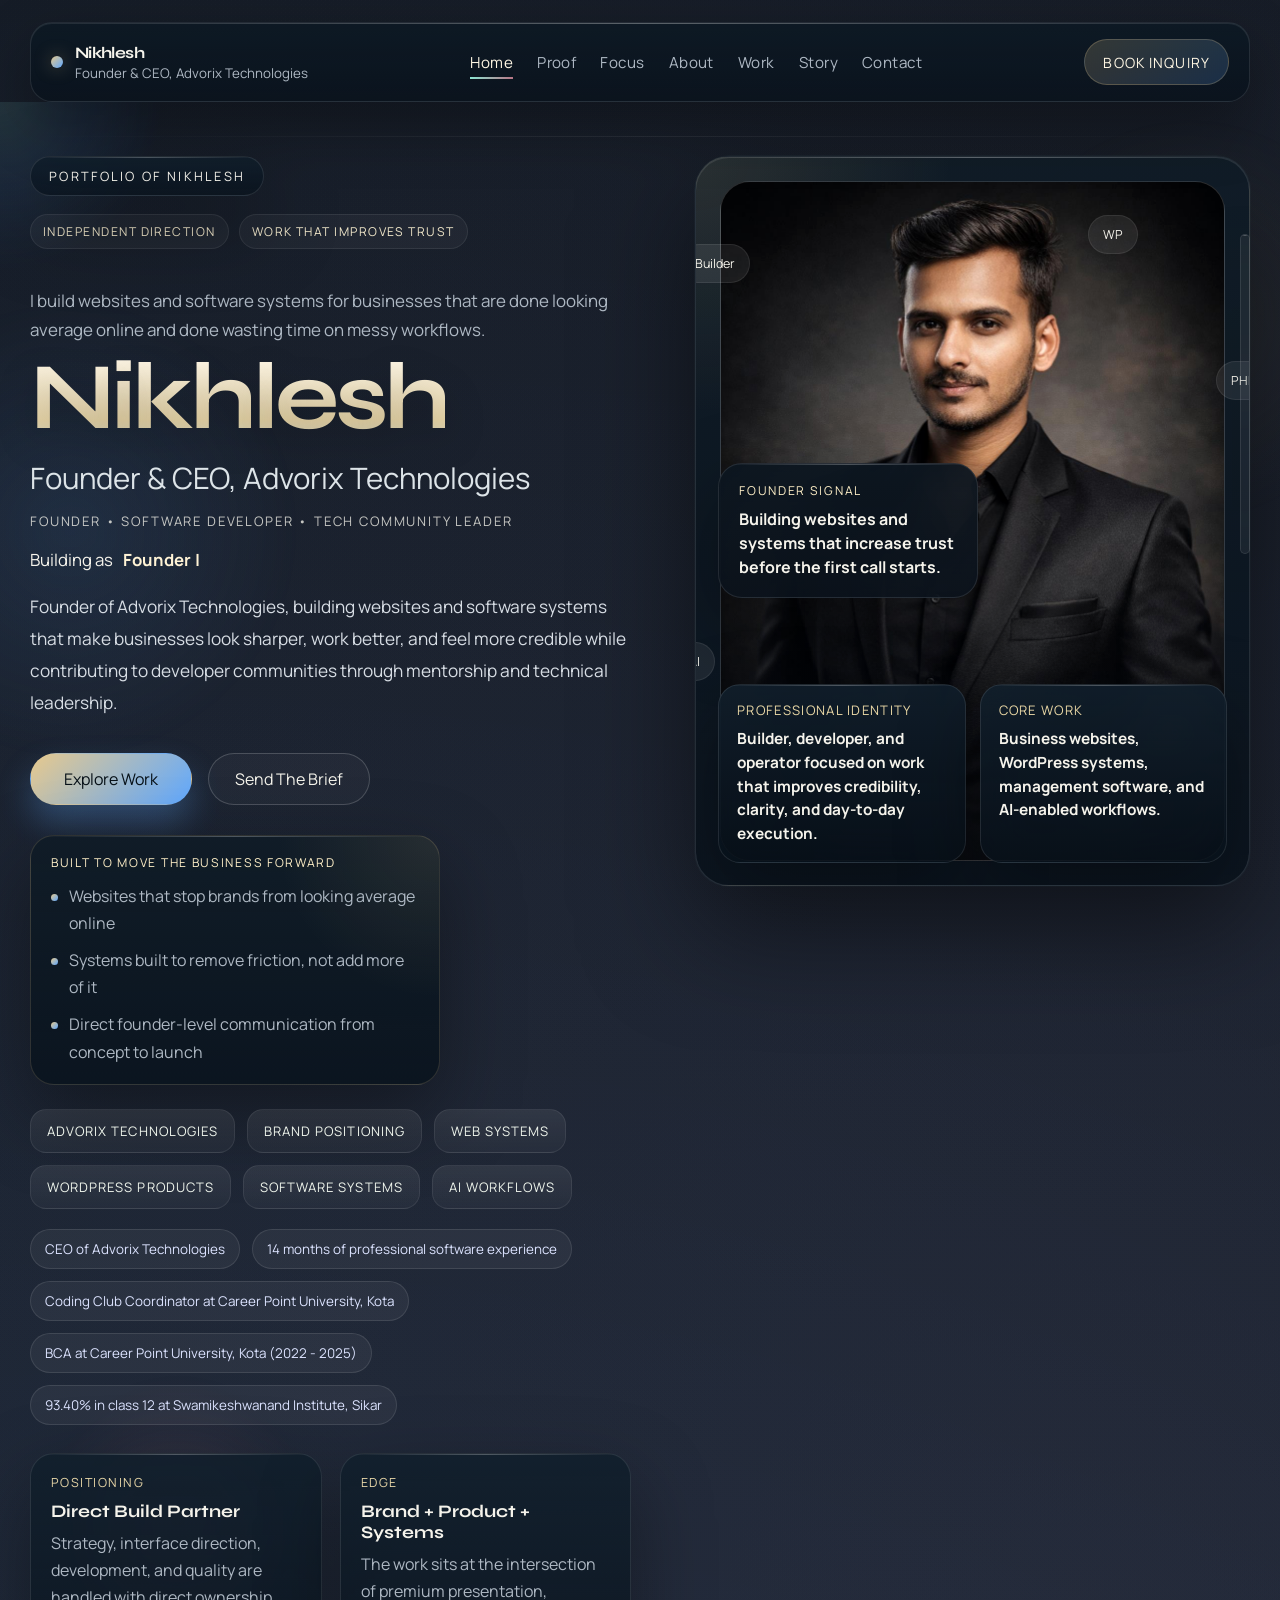
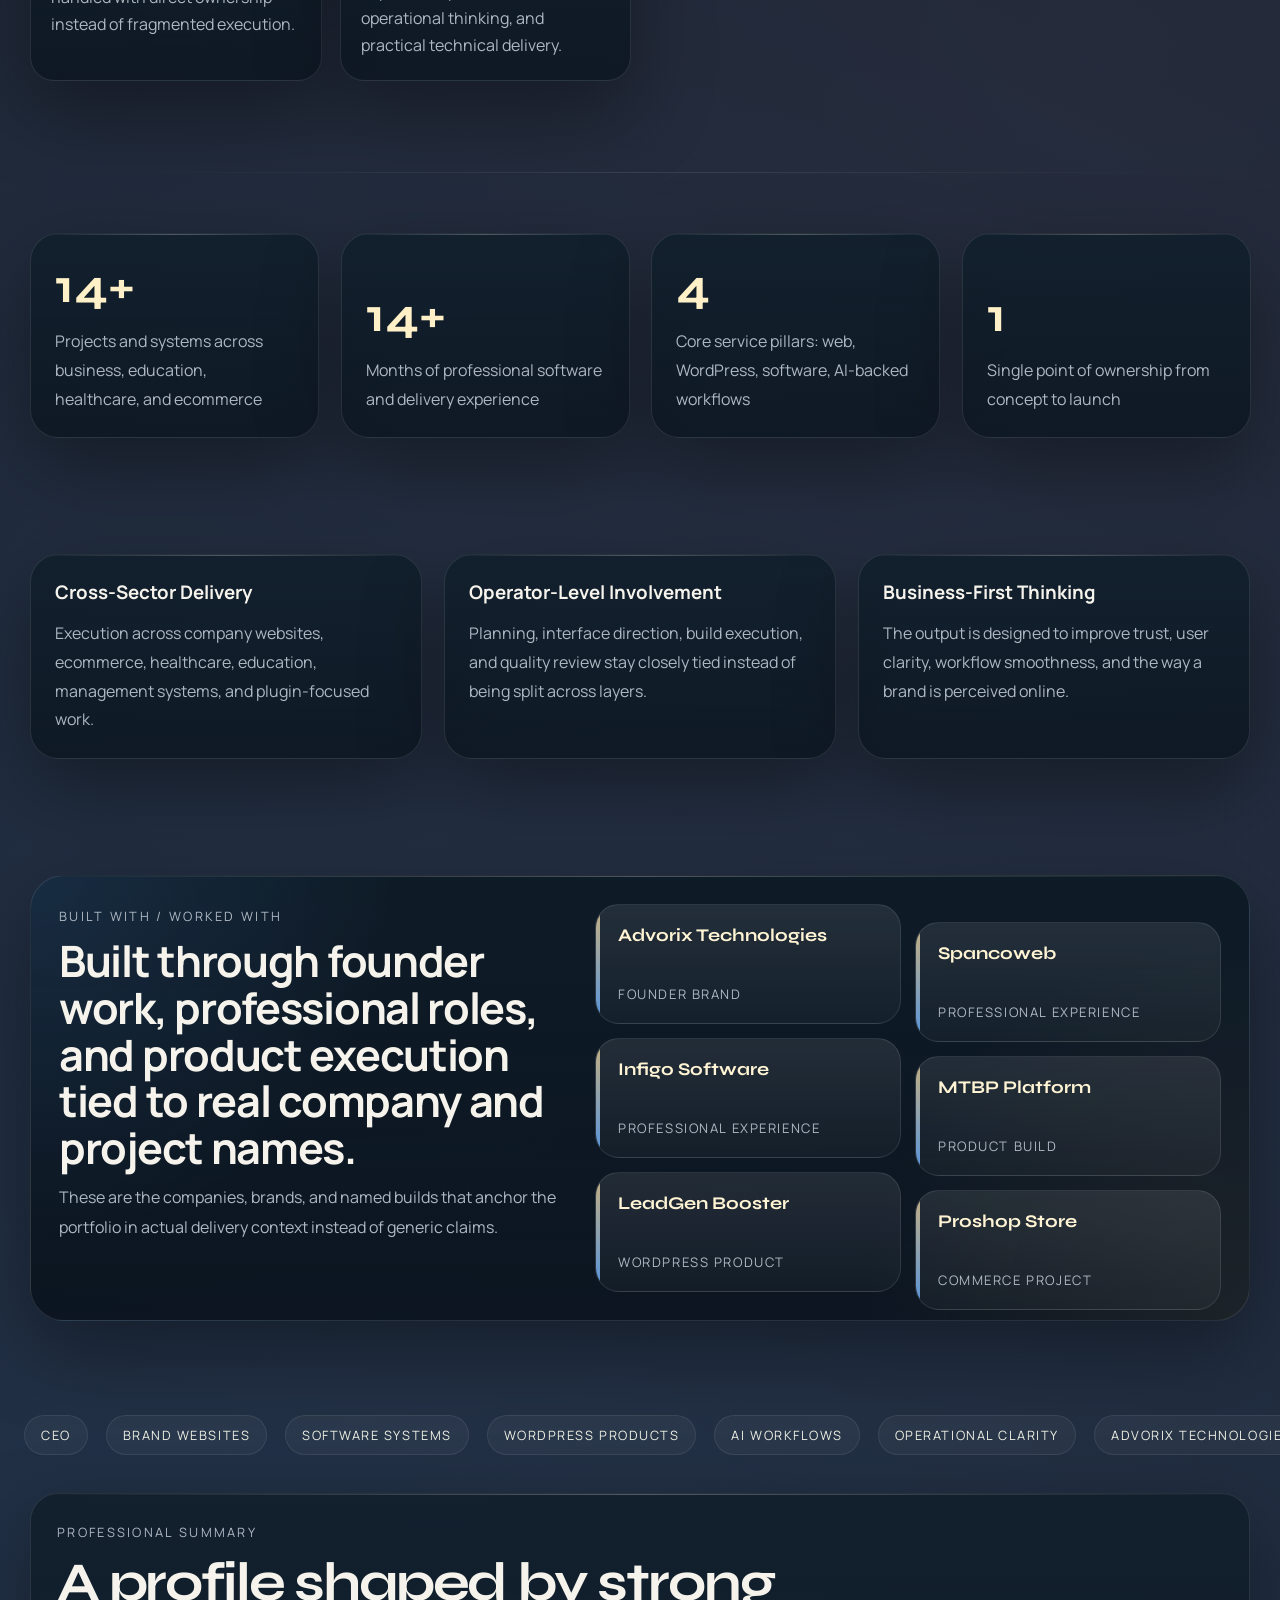
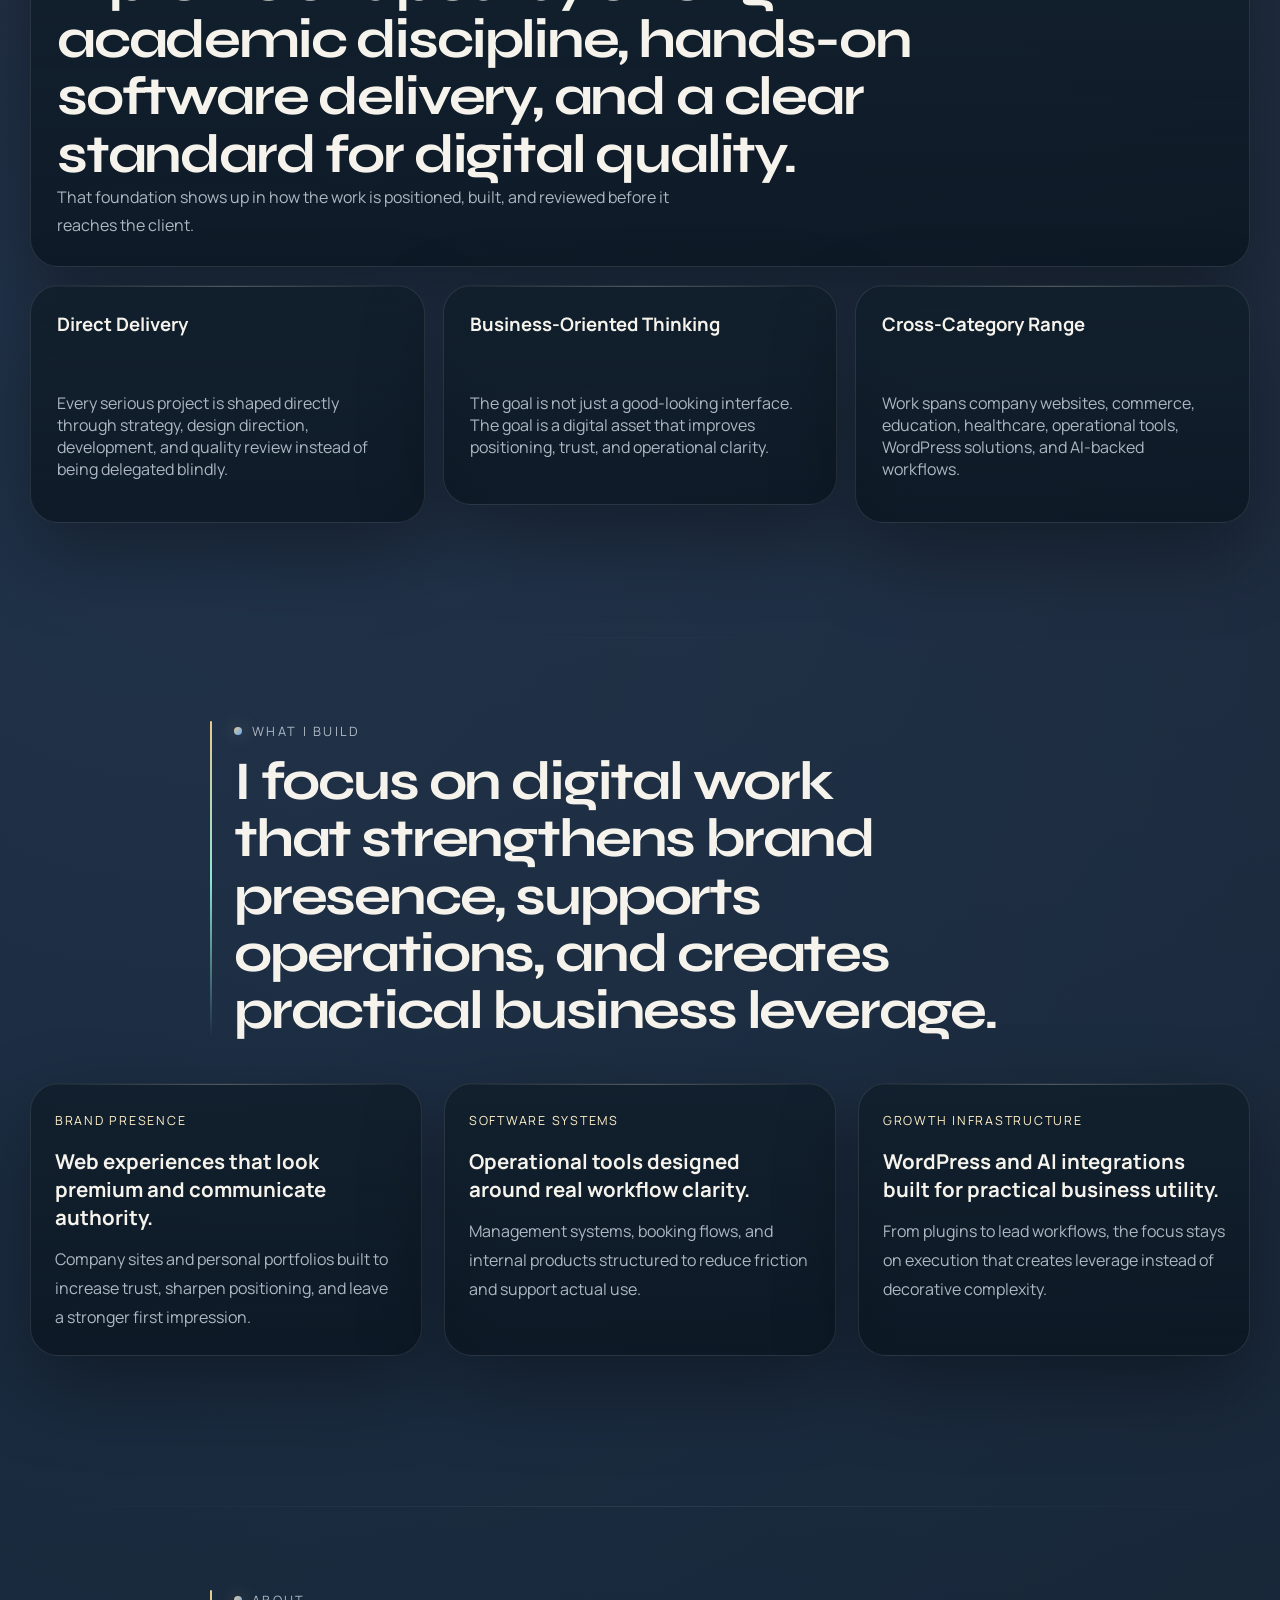
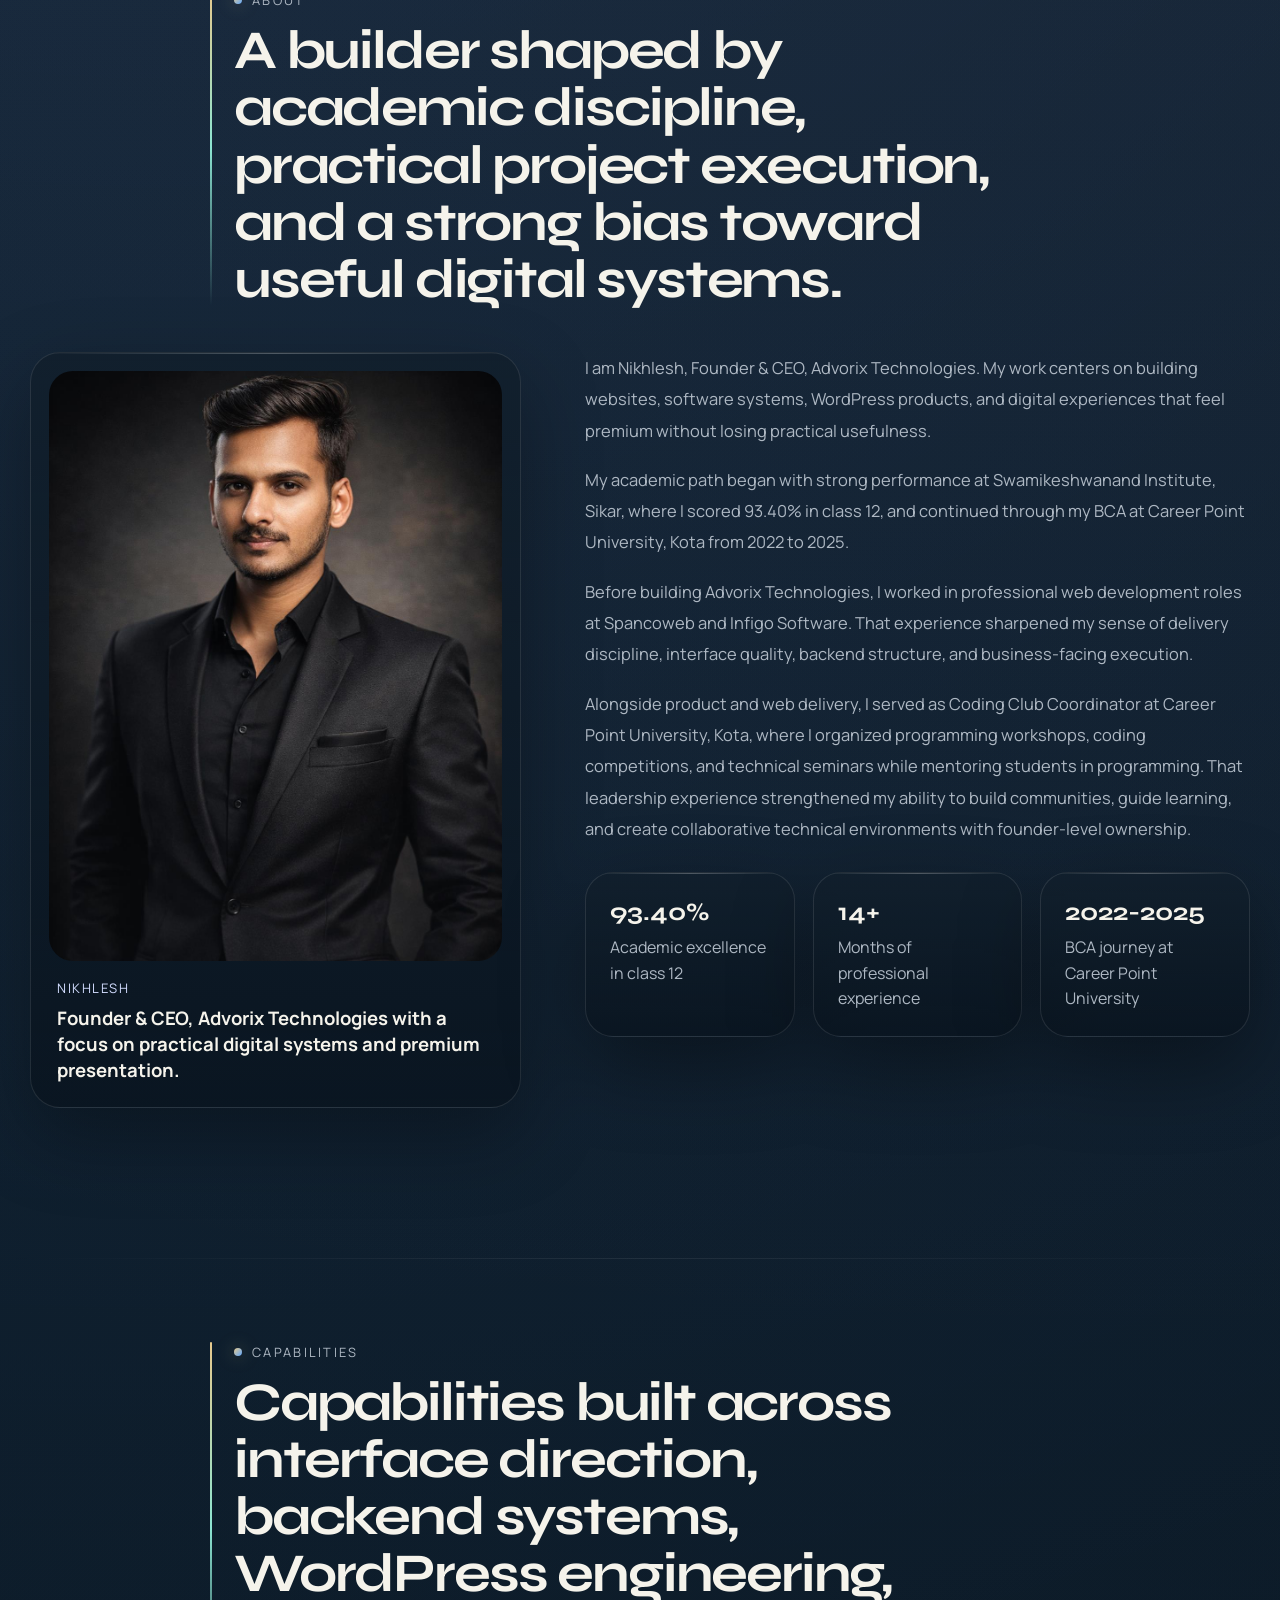
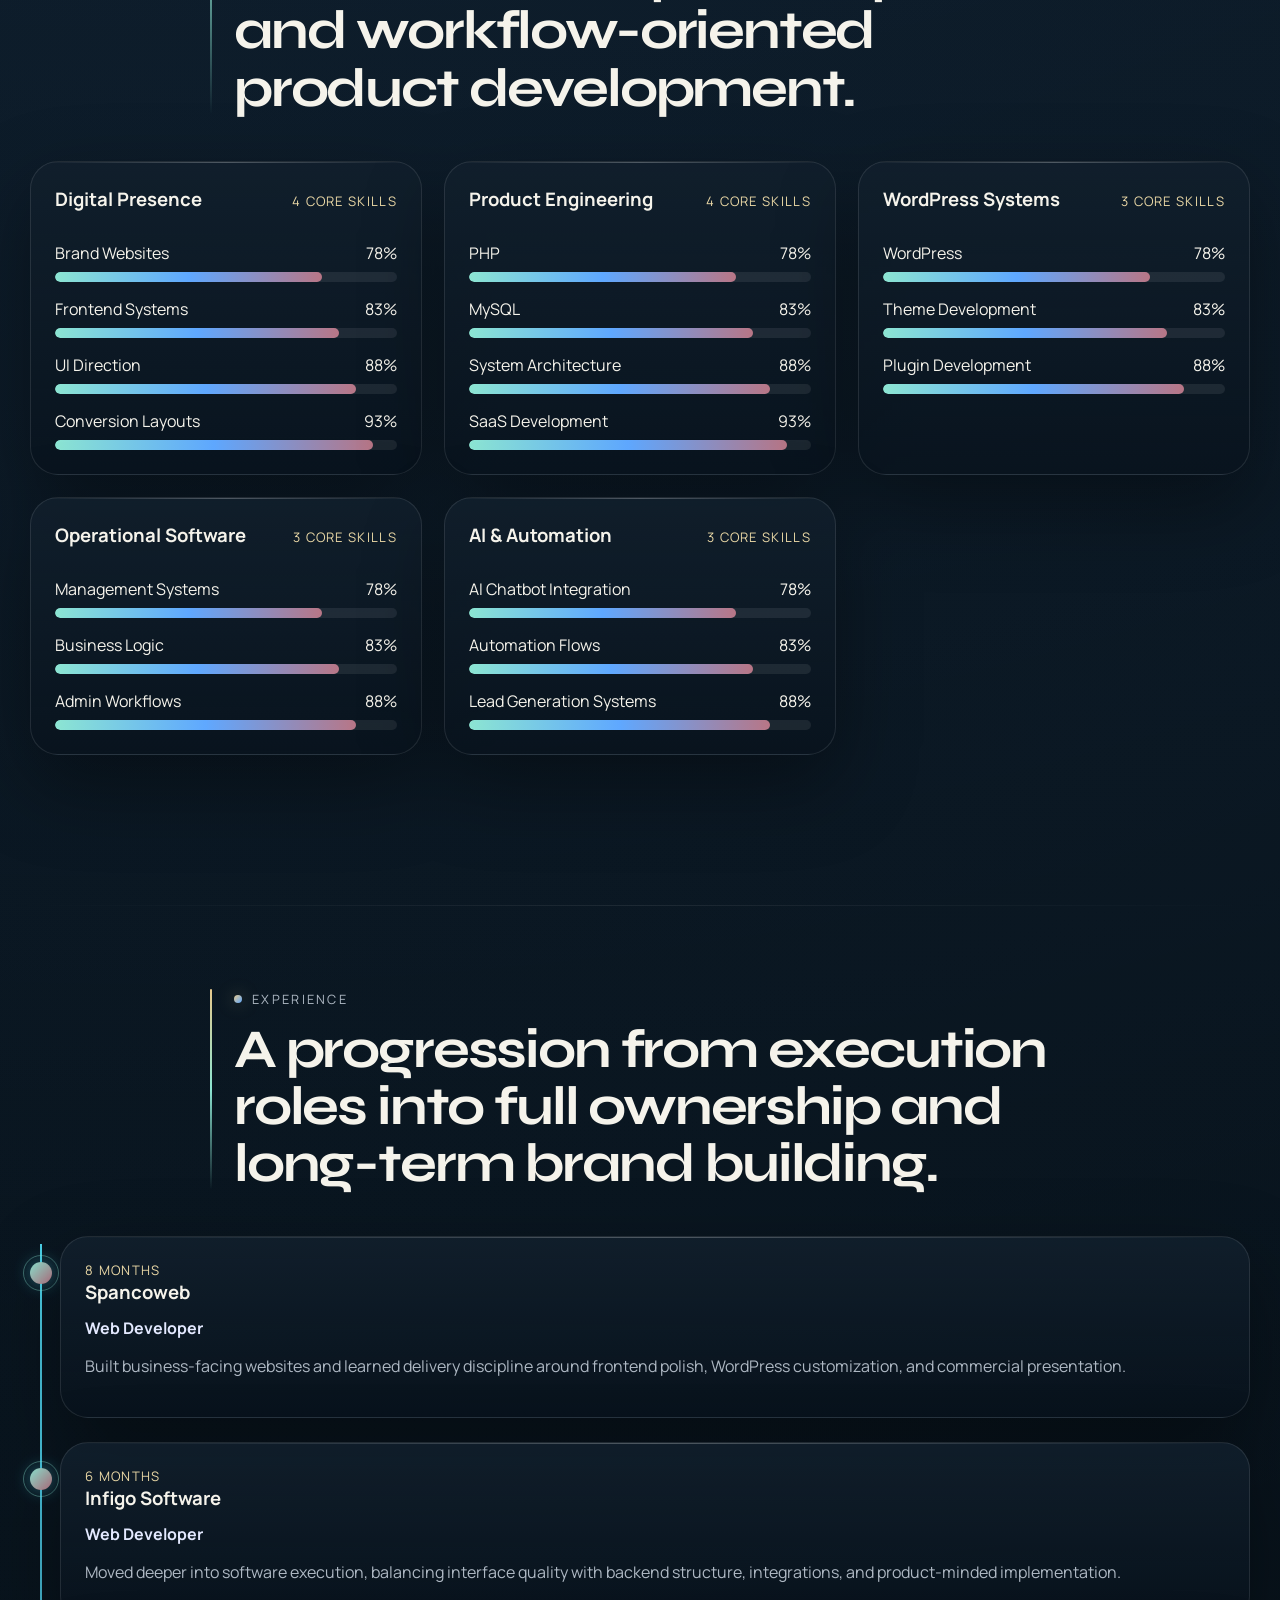
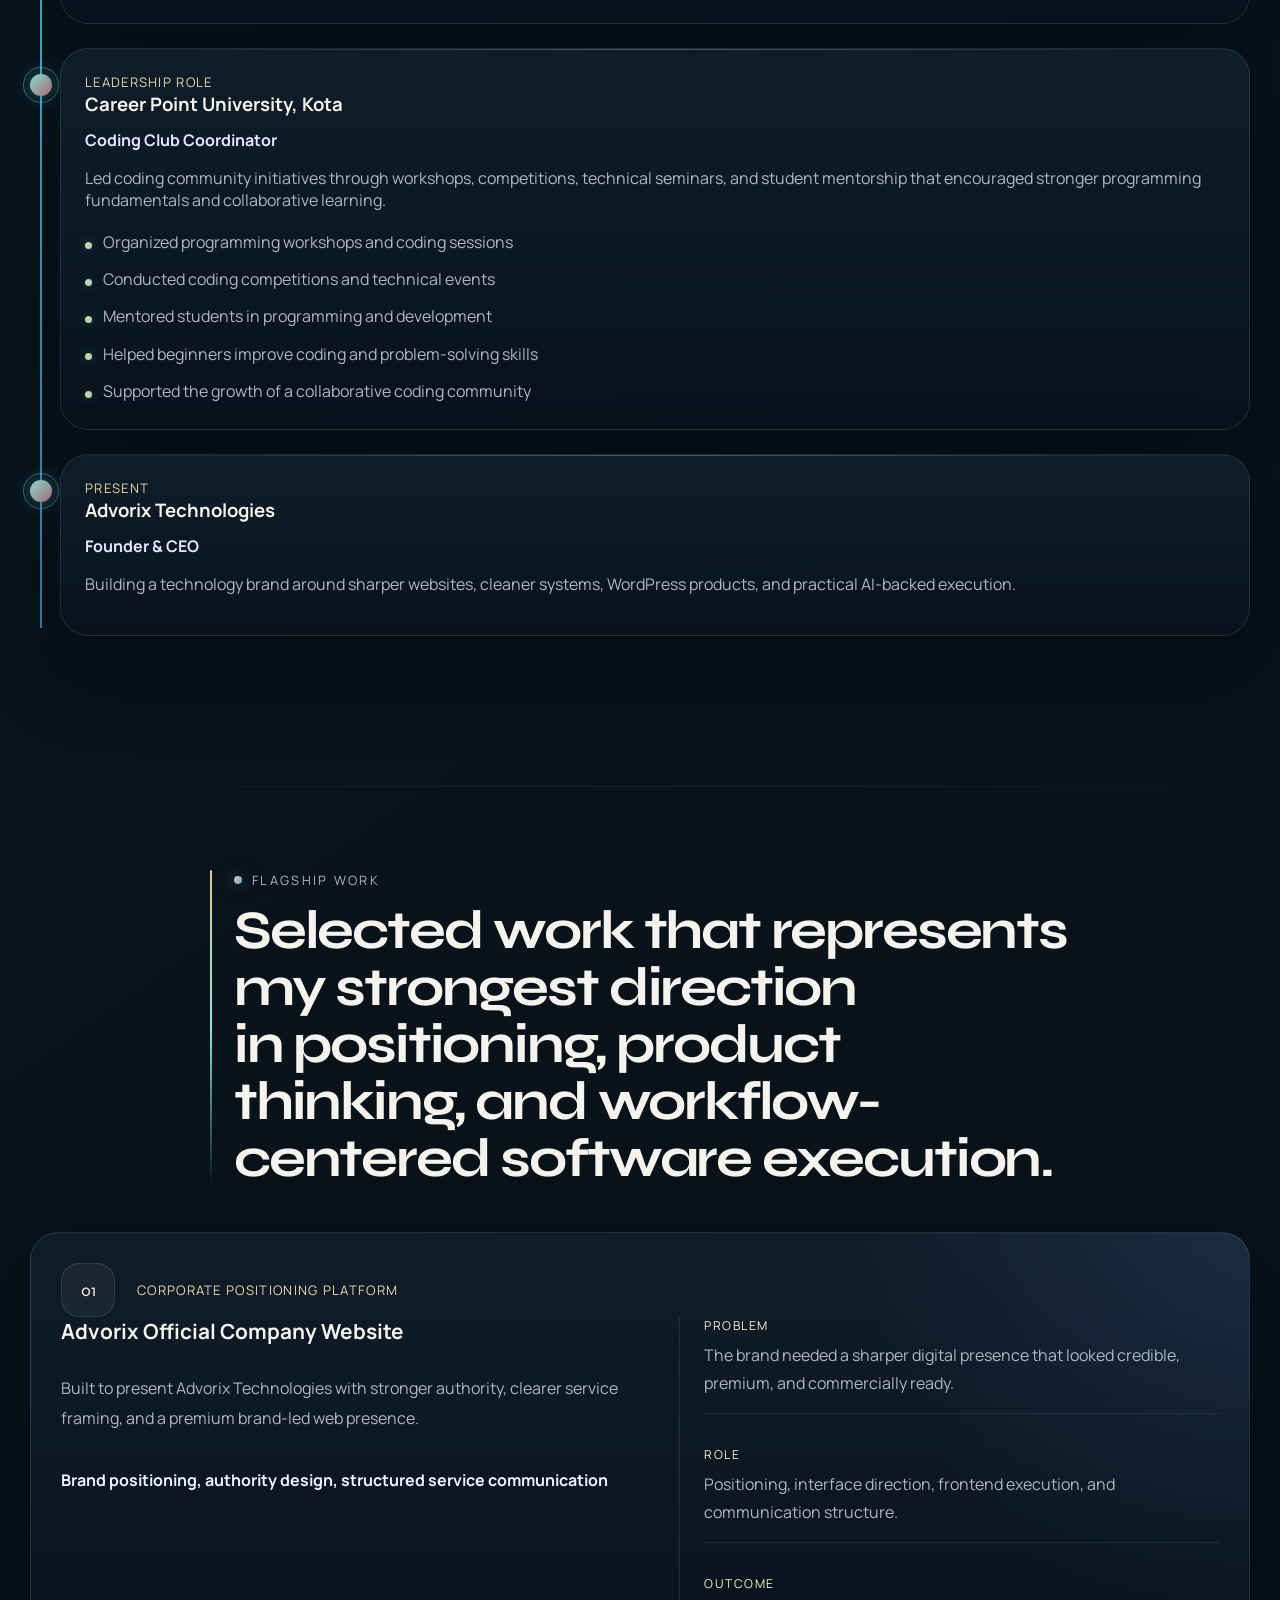
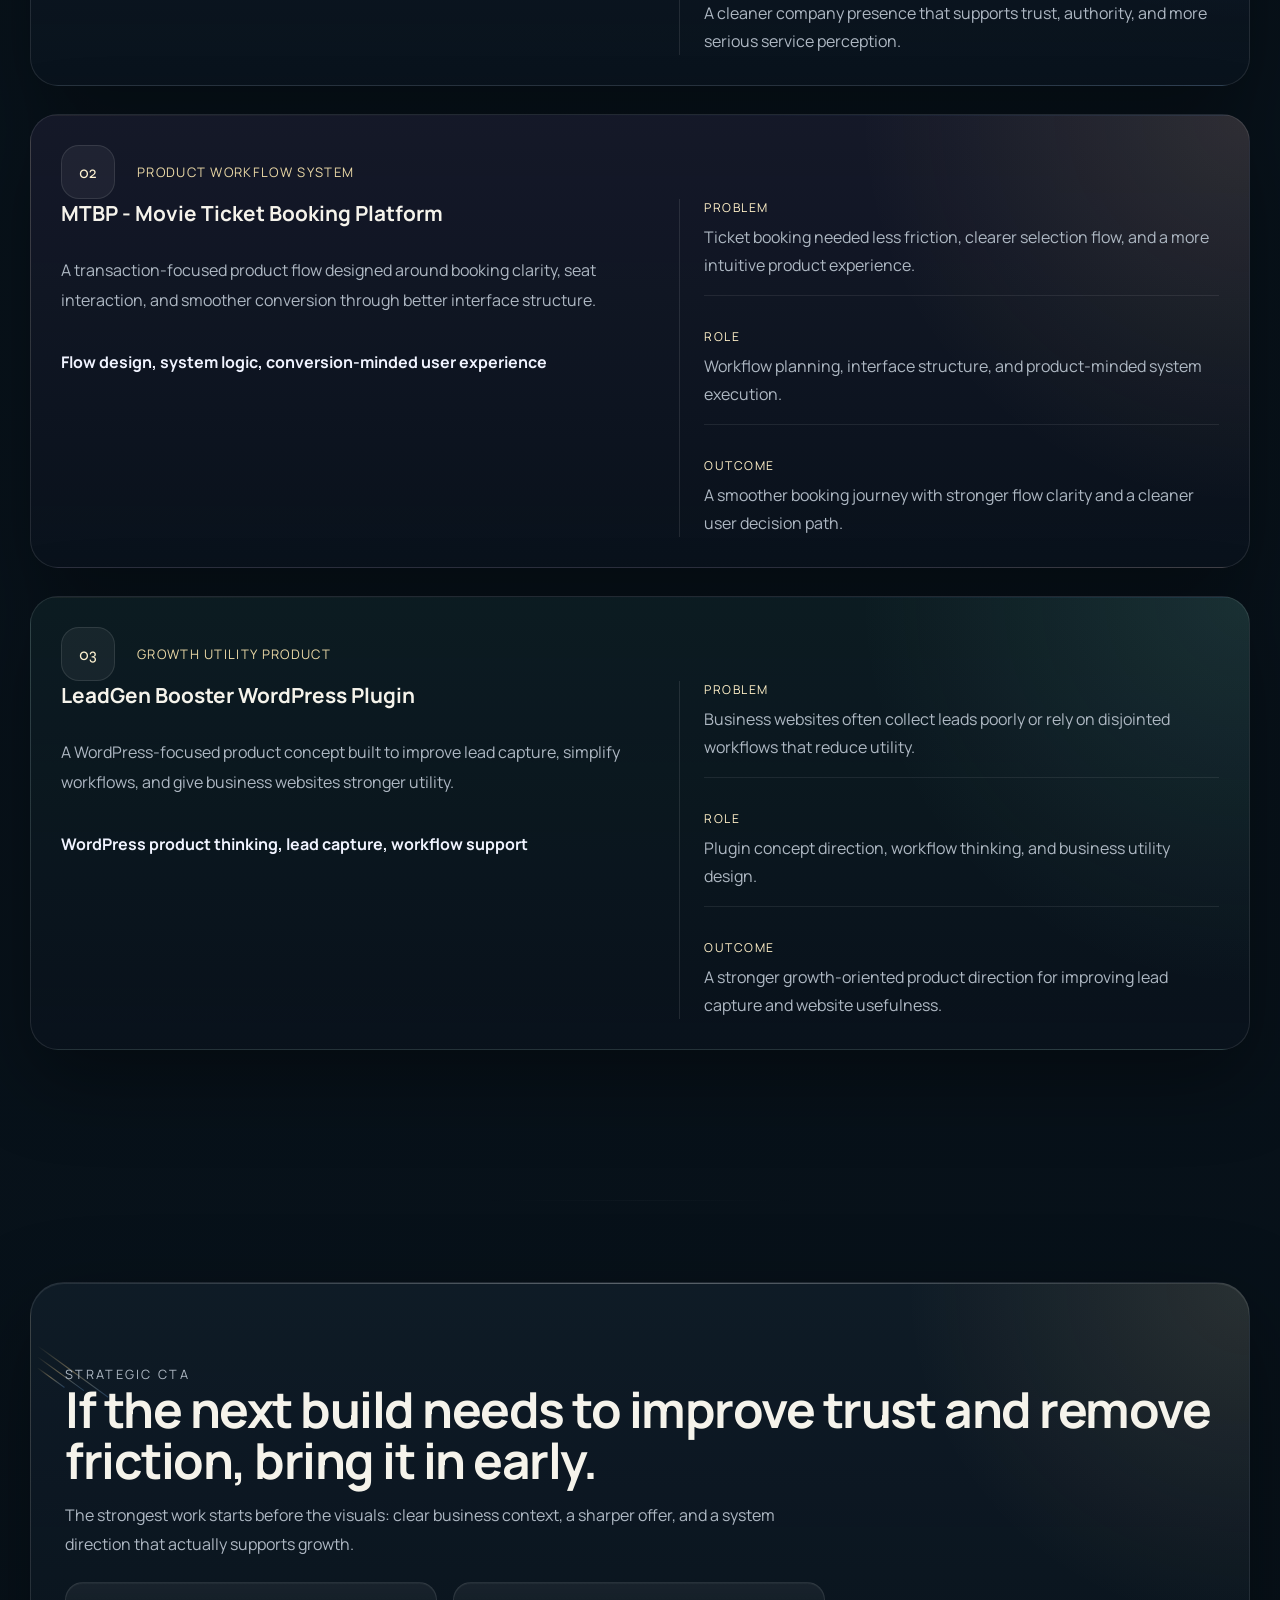
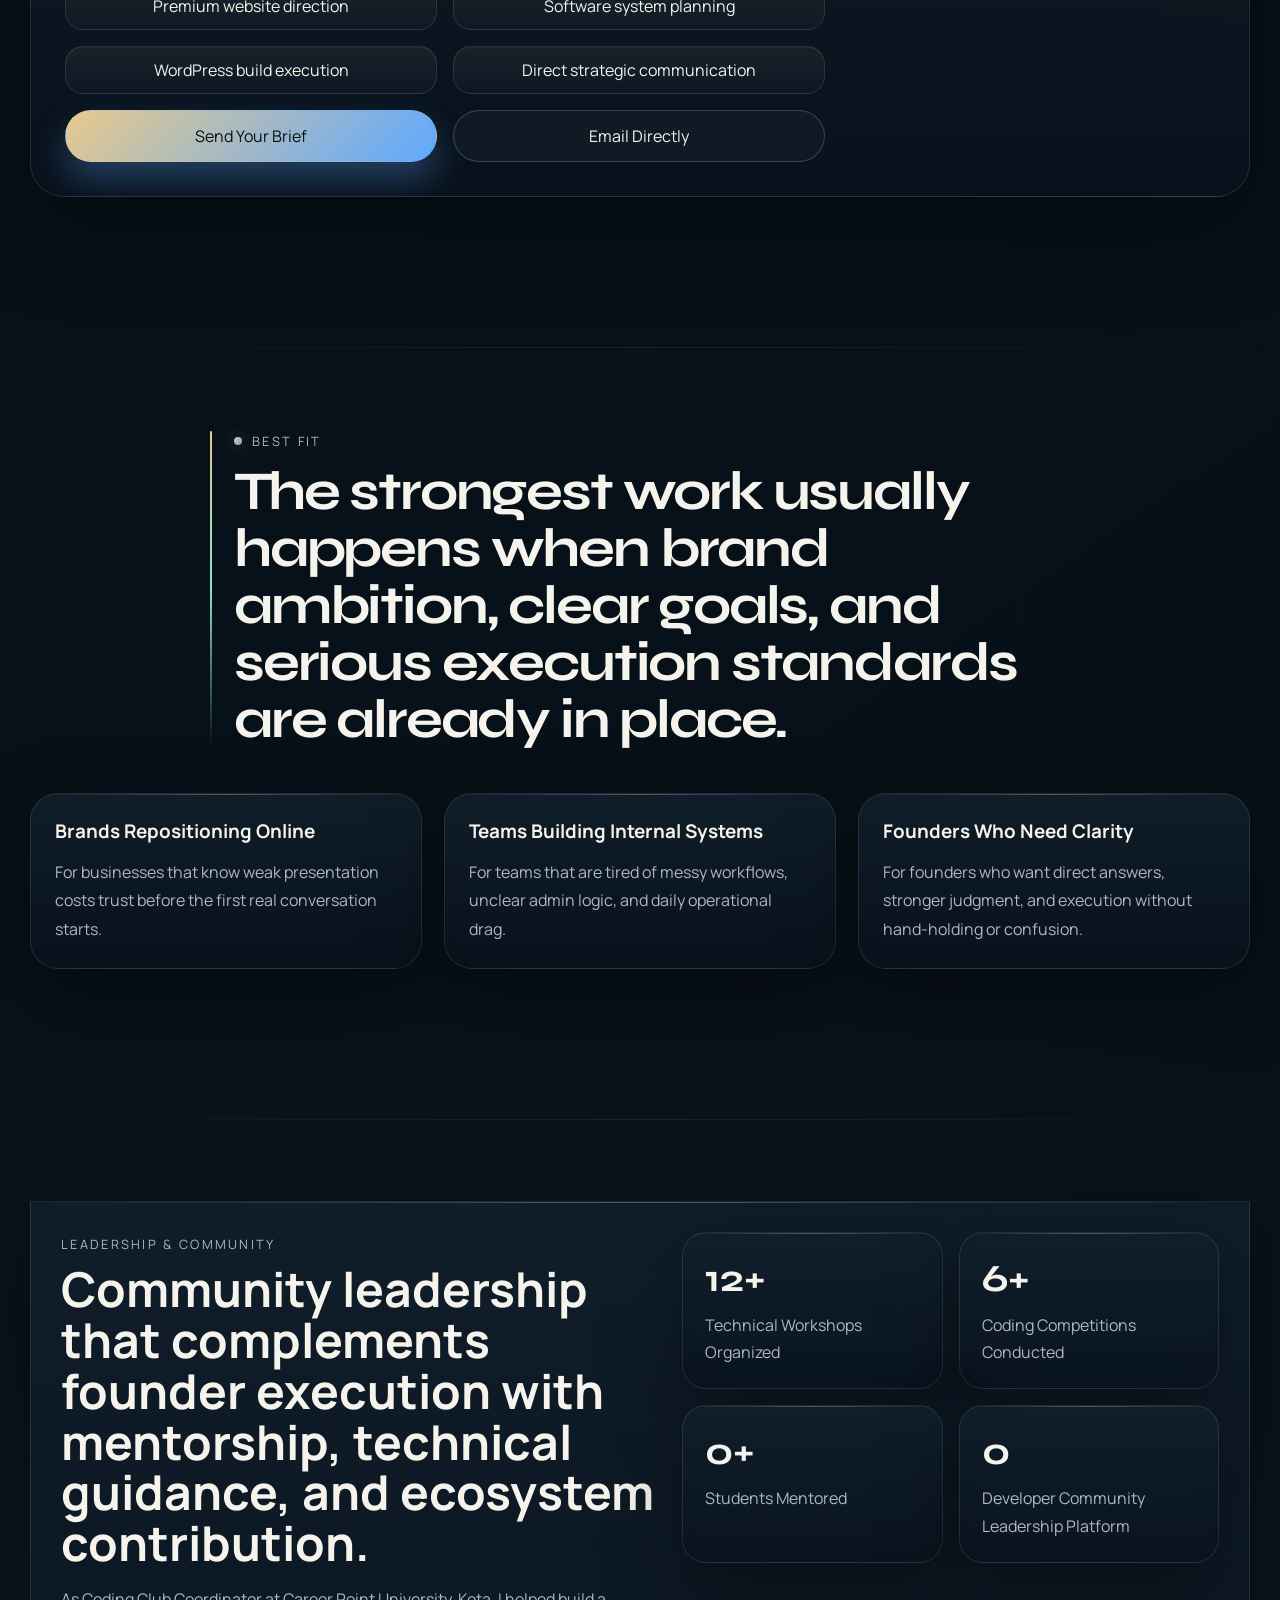
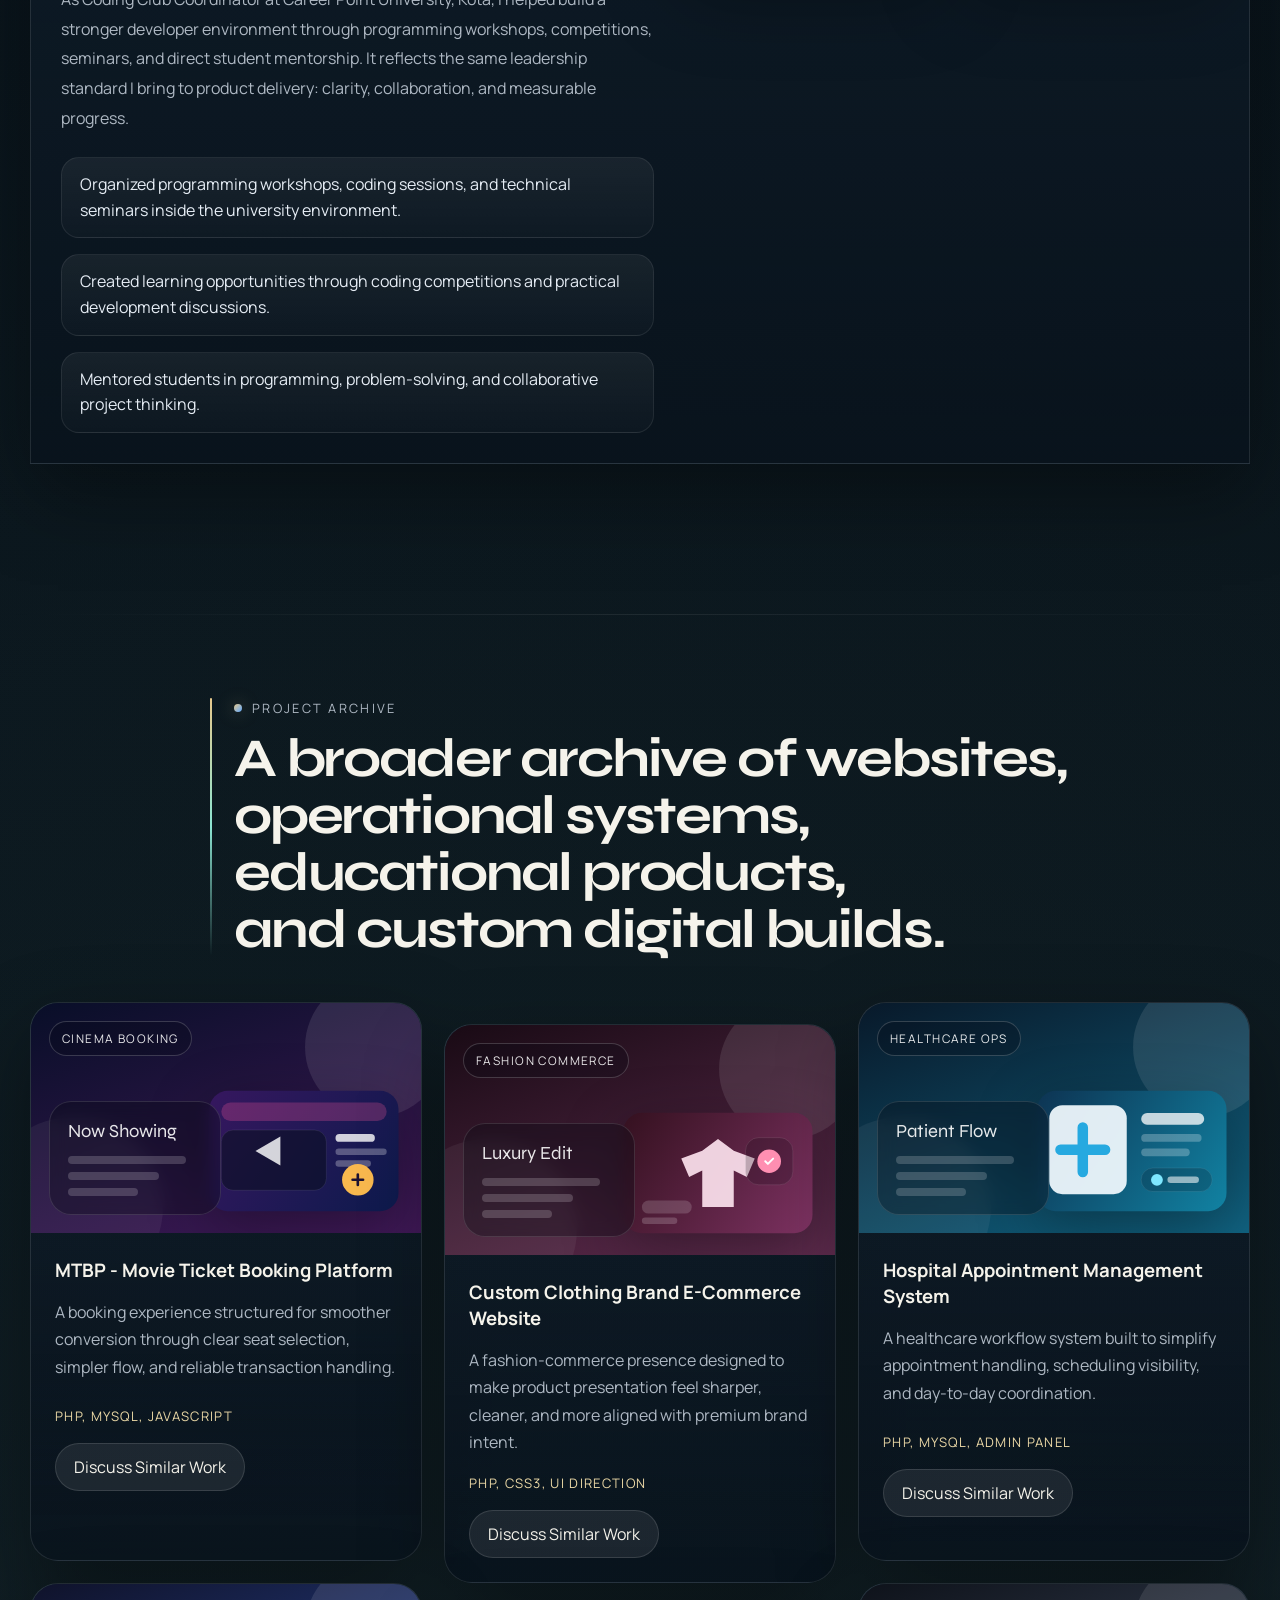
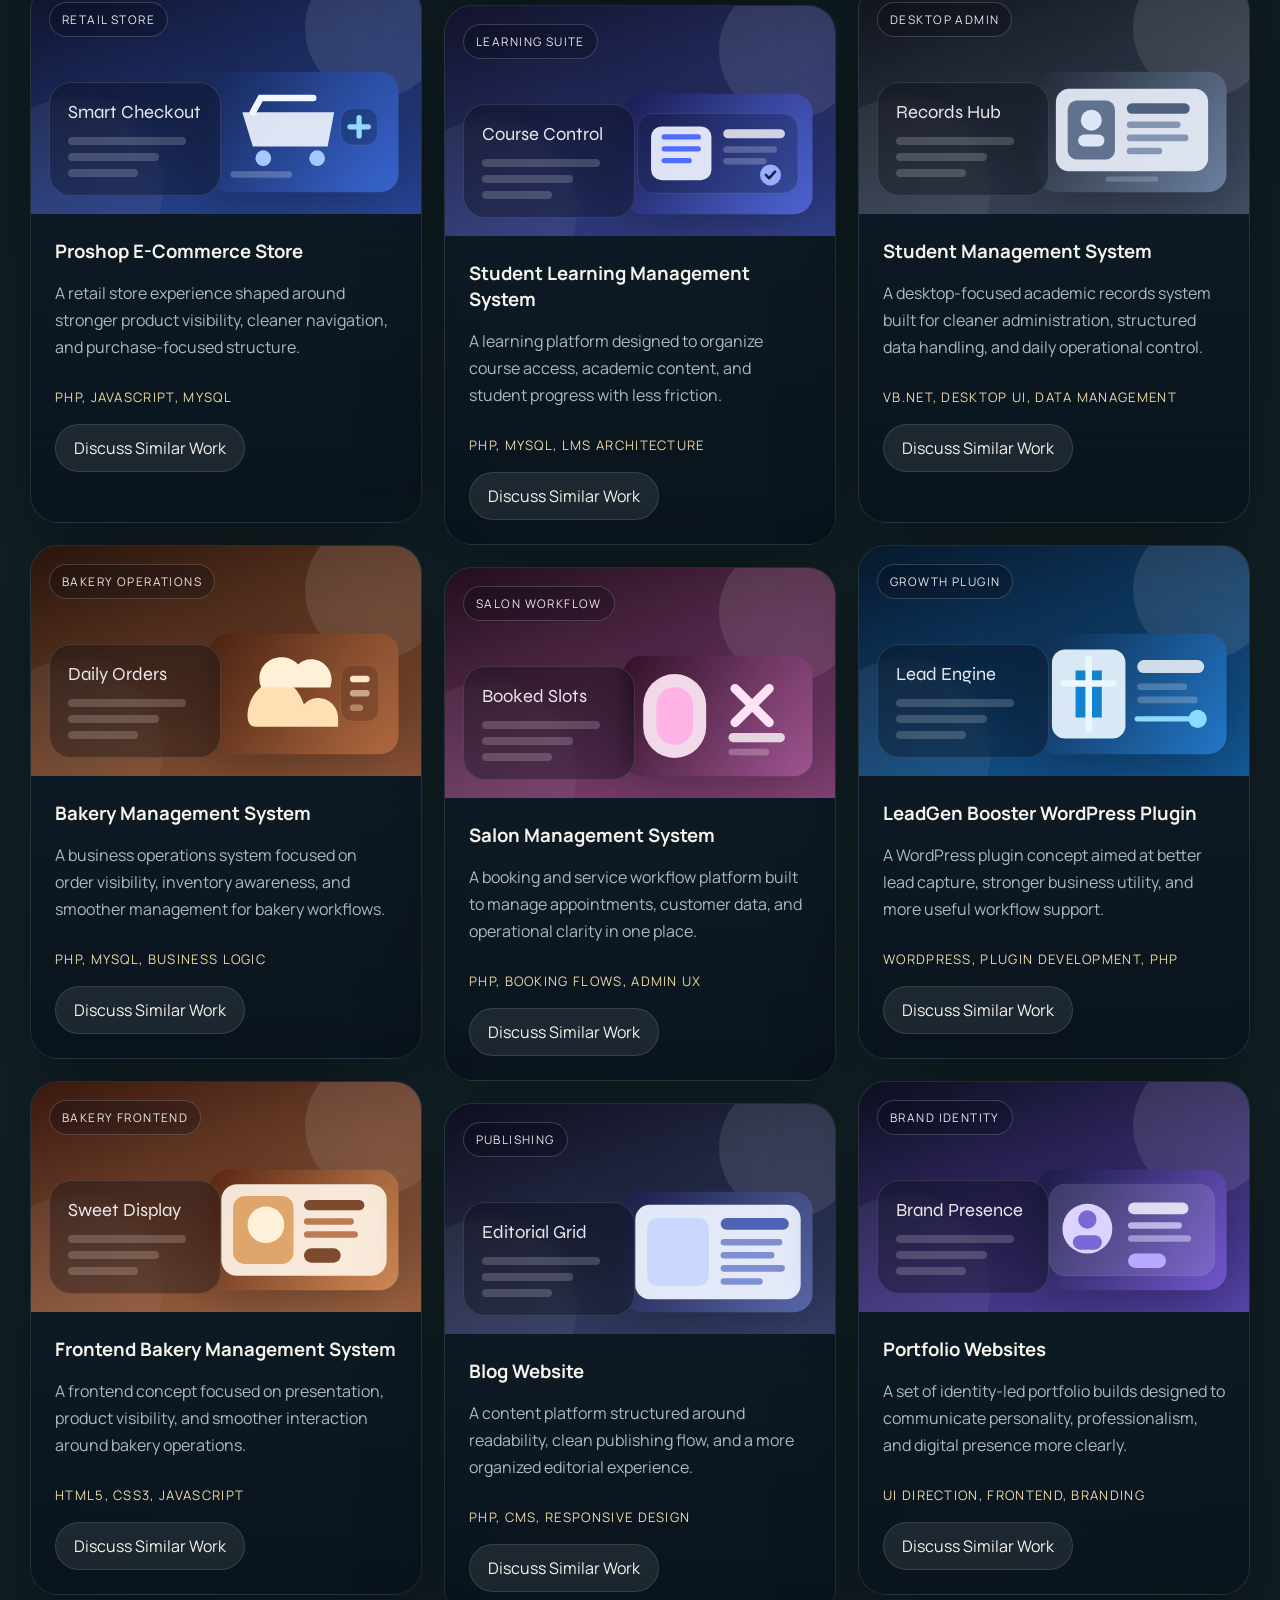
==== commit fc0b7259: "Fix portfolio blank spaces and reveal rendering" ====
--- a/index.html
+++ b/index.html
@@ -144,7 +144,7 @@
     <div class="hero-orb orb-one"></div>
     <div class="hero-orb orb-two"></div>
     <div class="container hero-grid hero-grid-elite">
-        <div class="hero-copy reveal">
+        <div class="hero-copy reveal is-visible">
             <div class="eyebrow glass-pill">Portfolio of Nikhlesh</div>
             <div class="hero-ledger">
                 <span>Independent direction</span>
@@ -199,7 +199,7 @@
                 </article>
             </div>
         </div>
-        <div class="hero-visual reveal">
+        <div class="hero-visual reveal is-visible">
             <div class="hero-portrait-wrap glass-panel" data-depth="0.14">
                 <div class="brand-motif brand-motif--hero" aria-hidden="true">
                     <span></span>
@@ -382,7 +382,7 @@
         <h2>A builder shaped by academic discipline, practical project execution, and a strong bias toward useful digital systems.</h2>
     </div>
     <div class="container about-grid elite-about-grid">
-        <div class="about-media reveal">
+        <div class="about-media reveal is-visible">
             <div class="about-photo-card glass-panel">
                 <img src="assets/images/nikhlesh-portrait.jpg" width="1024" height="1536" alt="Nikhlesh Patidar founder portrait" loading="lazy" decoding="async">
                 <div class="about-photo-copy">
@@ -391,7 +391,7 @@
                 </div>
             </div>
         </div>
-        <div class="about-content reveal">
+        <div class="about-content reveal is-visible">
             <p>I am Nikhlesh, Founder &amp; CEO, Advorix Technologies. My work centers on building websites, software systems, WordPress products, and digital experiences that feel premium without losing practical usefulness.</p>
             <p>My academic path began with strong performance at Swamikeshwanand Institute, Sikar, where I scored 93.40% in class 12, and continued through my BCA at Career Point University, Kota from 2022 to 2025.</p>
             <p>Before building Advorix Technologies, I worked in professional web development roles at Spancoweb and Infigo Software. That experience sharpened my sense of delivery discipline, interface quality, backend structure, and business-facing execution.</p>
@@ -1158,7 +1158,7 @@
 
 <section class="section-pad founder-section" id="founder">
     <div class="container founder-grid founder-grid-elite">
-        <div class="founder-copy reveal">
+        <div class="founder-copy reveal is-visible">
             <span class="section-tag">Brand Journey</span>
             <h2>Advorix Technologies represents the move from executing projects for others to building a technology brand around my own standard.</h2>
             <p>After working in professional development roles, I started Advorix Technologies to build digital assets that make businesses look sharper, communicate better, and operate with less friction.</p>
@@ -1174,7 +1174,7 @@
                                     </div>
             </article>
         </div>
-        <div class="founder-highlights reveal">
+        <div class="founder-highlights reveal is-visible">
             <div class="highlight-card glass-panel">
                 <strong>01</strong>
                 <h3>Building Advorix Technologies</h3>
--- a/assets/css/styles.css
+++ b/assets/css/styles.css
@@ -785,8 +785,8 @@
     position: absolute;
     left: 22px;
     right: auto;
-    top: auto;
-    bottom: 170px;
+    top: 42%;
+    bottom: auto;
     max-width: 260px;
     padding: 18px 20px;
     border-radius: 24px;
@@ -2929,3 +2929,326 @@
     color: var(--muted);
     line-height: 1.8;
 }
+
+/* Executive editorial refinement */
+section[id] {
+    scroll-margin-top: 118px;
+}
+
+.hero-grid,
+.about-grid,
+.founder-grid {
+    align-items: start;
+}
+
+.hero-copy,
+.hero-visual,
+.about-media,
+.about-content,
+.founder-copy,
+.founder-highlights {
+    align-self: start;
+}
+
+/* Critical editorial columns stay rendered even if a reveal observer is late. */
+.about-media.reveal,
+.about-content.reveal,
+.founder-copy.reveal,
+.founder-highlights.reveal {
+    opacity: 1;
+    visibility: visible;
+}
+
+.hero-section {
+    padding-top: 54px;
+}
+
+.hero-grid-elite {
+    grid-template-columns: minmax(0, 1.04fr) minmax(390px, 0.96fr);
+    gap: clamp(42px, 5vw, 76px);
+}
+
+.hero-copy,
+.about-content,
+.founder-copy,
+.founder-highlights,
+.elite-about-grid > * {
+    min-width: 0;
+}
+
+.hero-copy h1 {
+    font-size: clamp(4.4rem, 7.4vw, 7.4rem);
+}
+
+.hero-portrait-wrap {
+    box-shadow:
+        0 42px 110px rgba(0, 0, 0, 0.5),
+        0 0 0 1px rgba(140, 229, 210, 0.04),
+        inset 0 1px 0 rgba(255, 255, 255, 0.1);
+}
+
+.hero-portrait-frame {
+    min-height: min(680px, calc(100vh - 190px));
+}
+
+.hero-portrait-image {
+    min-height: 100%;
+}
+
+.section-head {
+    position: relative;
+    padding-left: 24px;
+}
+
+.section-head::after {
+    content: '';
+    position: absolute;
+    left: 0;
+    top: 2px;
+    bottom: 2px;
+    width: 2px;
+    border-radius: 999px;
+    background: linear-gradient(180deg, var(--gold), var(--cyan), transparent);
+    transform: scaleY(0);
+    transform-origin: top;
+    transition: transform 1.1s cubic-bezier(0.22, 1, 0.36, 1) 120ms;
+}
+
+.section-head.is-visible::after {
+    transform: scaleY(1);
+}
+
+.section-head h2 {
+    text-wrap: balance;
+}
+
+.elite-about-grid,
+.founder-grid-elite {
+    gap: clamp(34px, 5vw, 72px);
+}
+
+.about-photo-card,
+.founder-note,
+.highlight-card {
+    box-shadow: 0 28px 80px rgba(0, 0, 0, 0.3);
+}
+
+.about-photo-card img {
+    height: clamp(500px, 48vw, 590px);
+    min-height: 0;
+    object-fit: cover;
+    object-position: center 18%;
+}
+
+.founder-copy h2 {
+    font-size: clamp(2.15rem, 3.8vw, 3.2rem);
+    text-wrap: balance;
+}
+
+.founder-highlights {
+    align-content: start;
+    grid-template-rows: repeat(3, minmax(0, 1fr));
+}
+
+.highlight-card {
+    position: relative;
+    overflow: hidden;
+    display: flex;
+    flex-direction: column;
+    justify-content: center;
+    min-height: 176px;
+}
+
+.highlight-card::after {
+    content: '';
+    position: absolute;
+    right: -55px;
+    bottom: -70px;
+    width: 170px;
+    height: 170px;
+    border-radius: 50%;
+    background: radial-gradient(circle, rgba(95, 168, 255, 0.12), transparent 68%);
+    pointer-events: none;
+}
+
+.timeline::before {
+    background-size: 100% 220%;
+    animation: timelineFlow 5s linear infinite;
+}
+
+.timeline-dot {
+    isolation: isolate;
+}
+
+.timeline-dot::after {
+    content: '';
+    position: absolute;
+    inset: -7px;
+    z-index: -1;
+    border: 1px solid rgba(140, 229, 210, 0.38);
+    border-radius: inherit;
+    animation: timelinePulse 2.8s ease-out infinite;
+}
+
+.tilt-card {
+    --tilt-x: 0deg;
+    --tilt-y: 0deg;
+    --lift: 0px;
+    transform: perspective(1000px) translateY(var(--lift)) rotateX(var(--tilt-x)) rotateY(var(--tilt-y));
+    transform-origin: center;
+    will-change: transform;
+}
+
+.reveal.tilt-card:not(.is-visible) {
+    transform: translateY(34px) scale(0.985);
+}
+
+.tilt-card:hover {
+    --lift: -7px;
+}
+
+.tilt-card.is-tilting {
+    transition: border-color 0.25s ease, box-shadow 0.25s ease, transform 0.12s linear;
+}
+
+.metric-card.tilt-card:hover,
+.positioning-card.tilt-card:hover,
+.featured-project.tilt-card:hover,
+.highlight-card.tilt-card:hover {
+    transform: perspective(1000px) translateY(var(--lift)) rotateX(var(--tilt-x)) rotateY(var(--tilt-y));
+}
+
+.section-pad::before {
+    transform: scaleX(0.25);
+    transform-origin: center;
+    transition: transform 1.2s cubic-bezier(0.22, 1, 0.36, 1), opacity 0.8s ease;
+    opacity: 0.35;
+}
+
+.section-pad.section-in-view::before {
+    transform: scaleX(1);
+    opacity: 1;
+}
+
+@keyframes timelineFlow {
+    from { background-position: 0 0; }
+    to { background-position: 0 220%; }
+}
+
+@keyframes timelinePulse {
+    0% { opacity: 0.8; transform: scale(0.72); }
+    75%, 100% { opacity: 0; transform: scale(1.35); }
+}
+
+@media (min-width: 1181px) {
+    .hero-visual,
+    .founder-highlights {
+        position: sticky;
+        top: 126px;
+        align-self: start;
+    }
+
+    .elite-about-grid {
+        align-items: start;
+    }
+}
+
+@media (max-width: 1180px) {
+    .hero-section {
+        padding-top: 44px;
+    }
+
+    .hero-grid-elite {
+        gap: 34px;
+    }
+
+    .hero-visual {
+        width: min(720px, 100%);
+        margin-inline: auto;
+    }
+}
+
+@media (max-width: 860px) {
+    section[id] {
+        scroll-margin-top: 98px;
+    }
+
+    .hero-section {
+        padding-top: 28px;
+    }
+
+    .hero-copy h1 {
+        font-size: clamp(3rem, 15vw, 5rem);
+    }
+
+    .hero-visual {
+        order: 0;
+    }
+
+    .hero-grid-elite {
+        display: flex;
+        flex-direction: column;
+    }
+
+    .section-head {
+        padding-left: 18px;
+    }
+}
+
+@media (max-width: 560px) {
+    :root {
+        --container: calc(100% - 24px);
+        --radius: 22px;
+    }
+
+    .section-pad {
+        padding: 76px 0;
+    }
+
+    .hero-grid-elite,
+    .elite-about-grid,
+    .founder-grid-elite,
+    .contact-stage,
+    .leadership-shell {
+        min-width: 0;
+        overflow: clip;
+    }
+
+    .hero-portrait-frame,
+    .hero-portrait-image {
+        min-height: 410px;
+    }
+
+    .floating-icons span {
+        padding: 8px 10px;
+        font-size: 0.68rem;
+    }
+
+    .brand-text small {
+        max-width: 155px;
+    }
+
+    .about-photo-card img {
+        height: 430px;
+    }
+}
+
+/* Avoid browser paint-skipping gaps in reveal-heavy editorial sections. */
+@supports (content-visibility: auto) {
+    main > section:not(.hero-section) {
+        content-visibility: visible;
+        contain-intrinsic-size: none;
+    }
+}
+
+@media (prefers-reduced-motion: reduce) {
+    .timeline::before,
+    .timeline-dot::after {
+        animation: none;
+    }
+
+    .tilt-card,
+    .tilt-card:hover {
+        transform: none;
+    }
+}
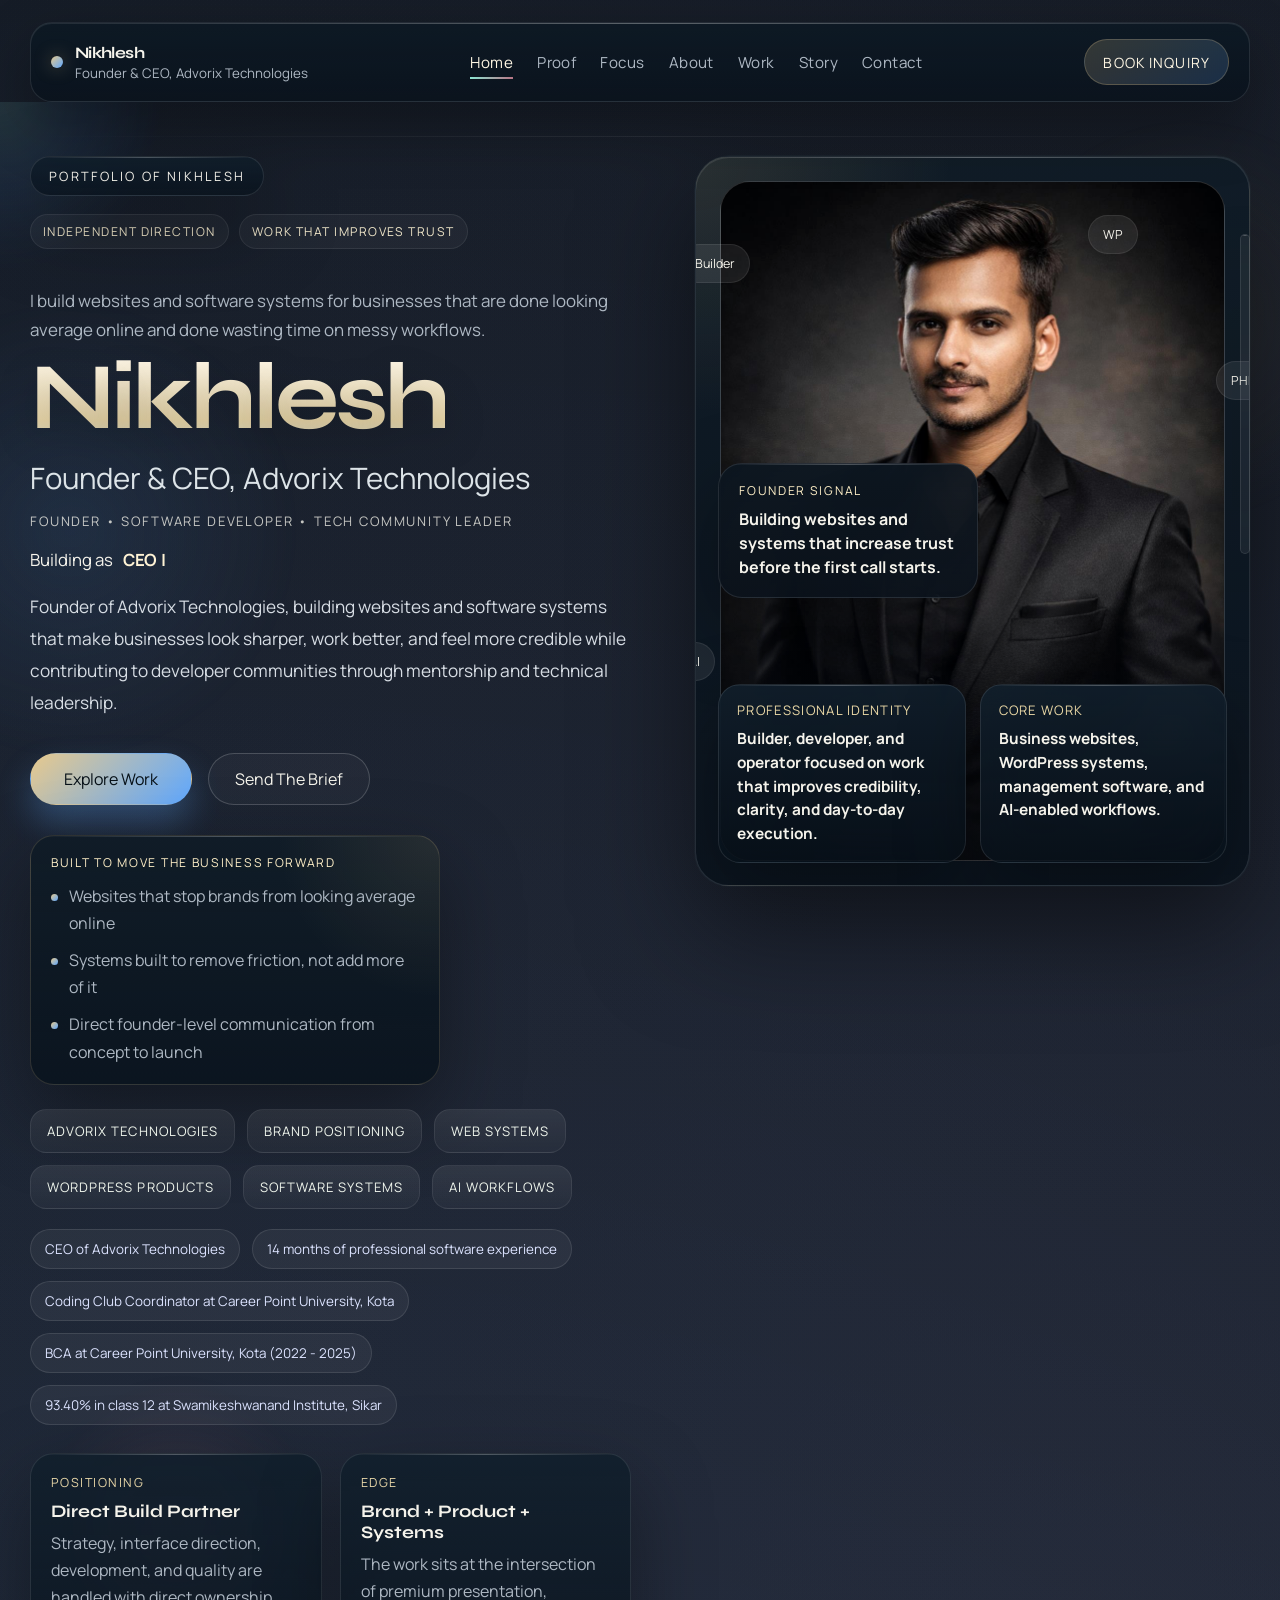
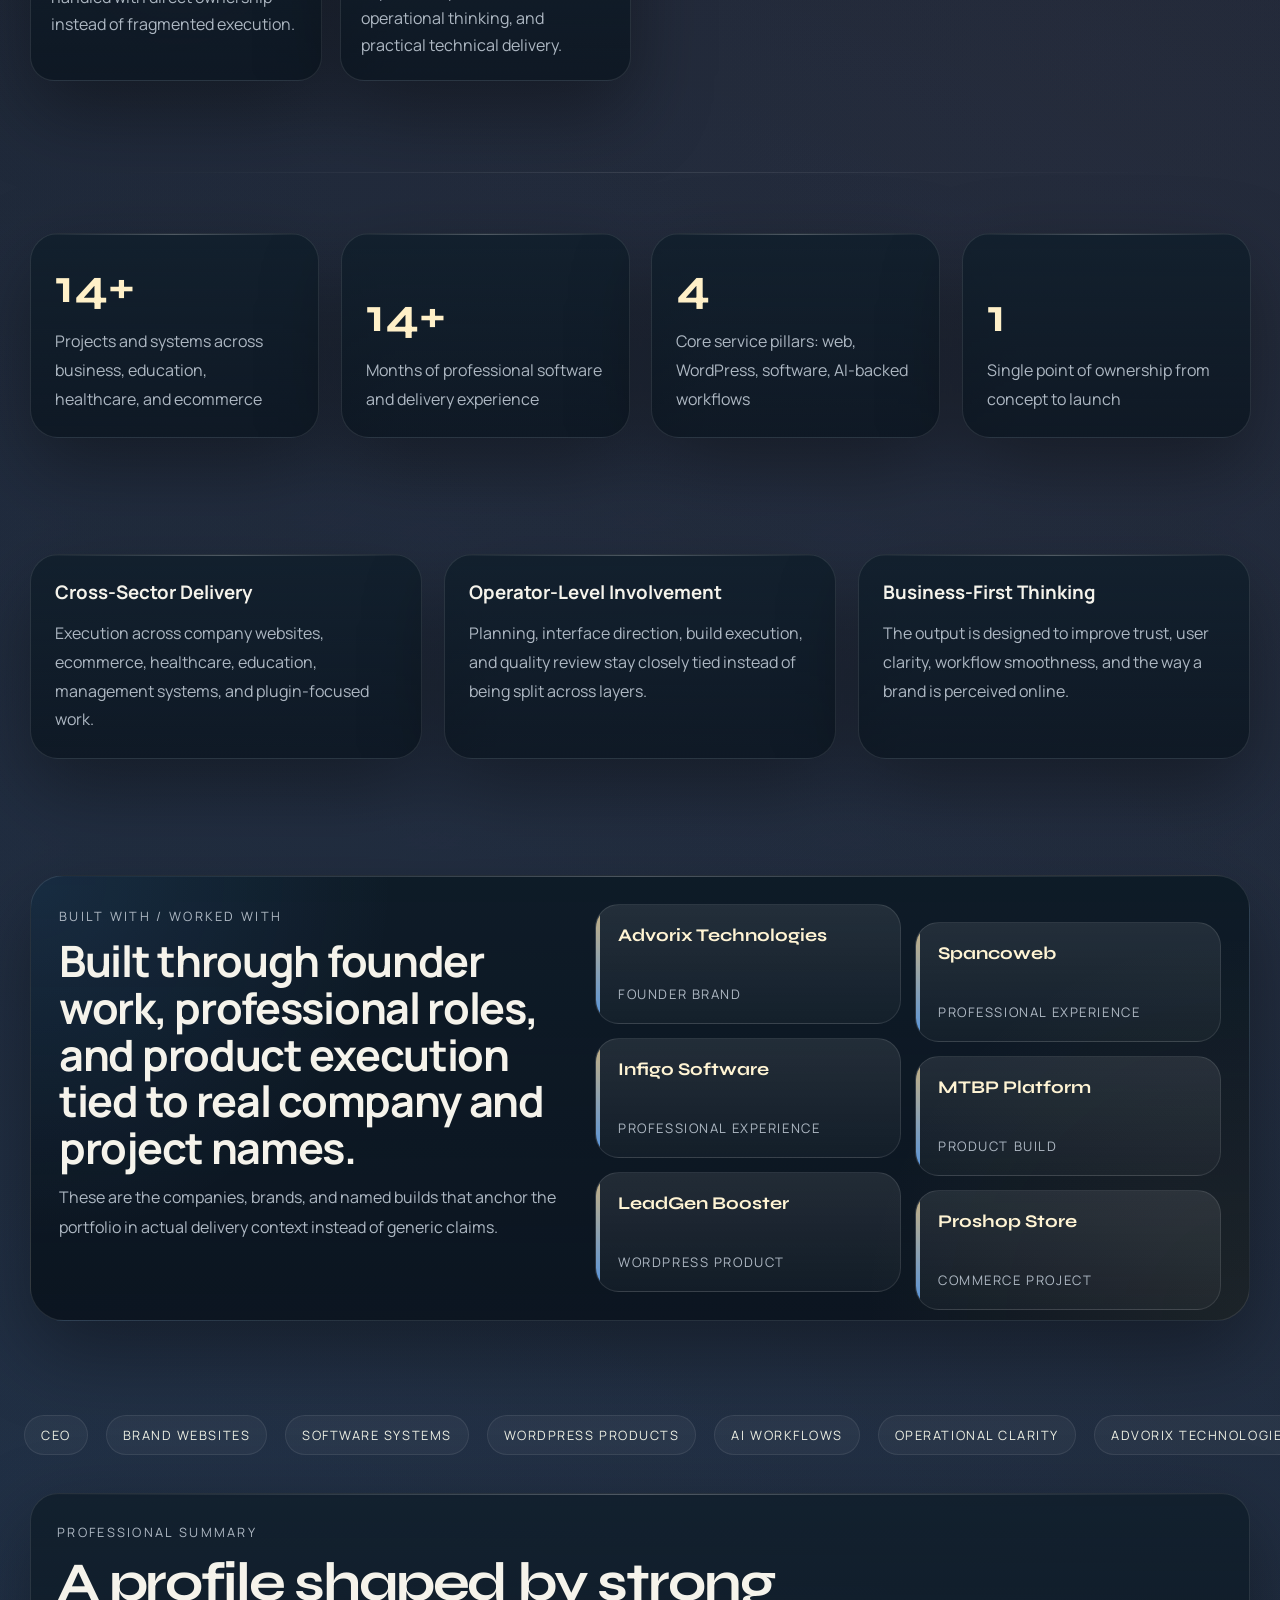
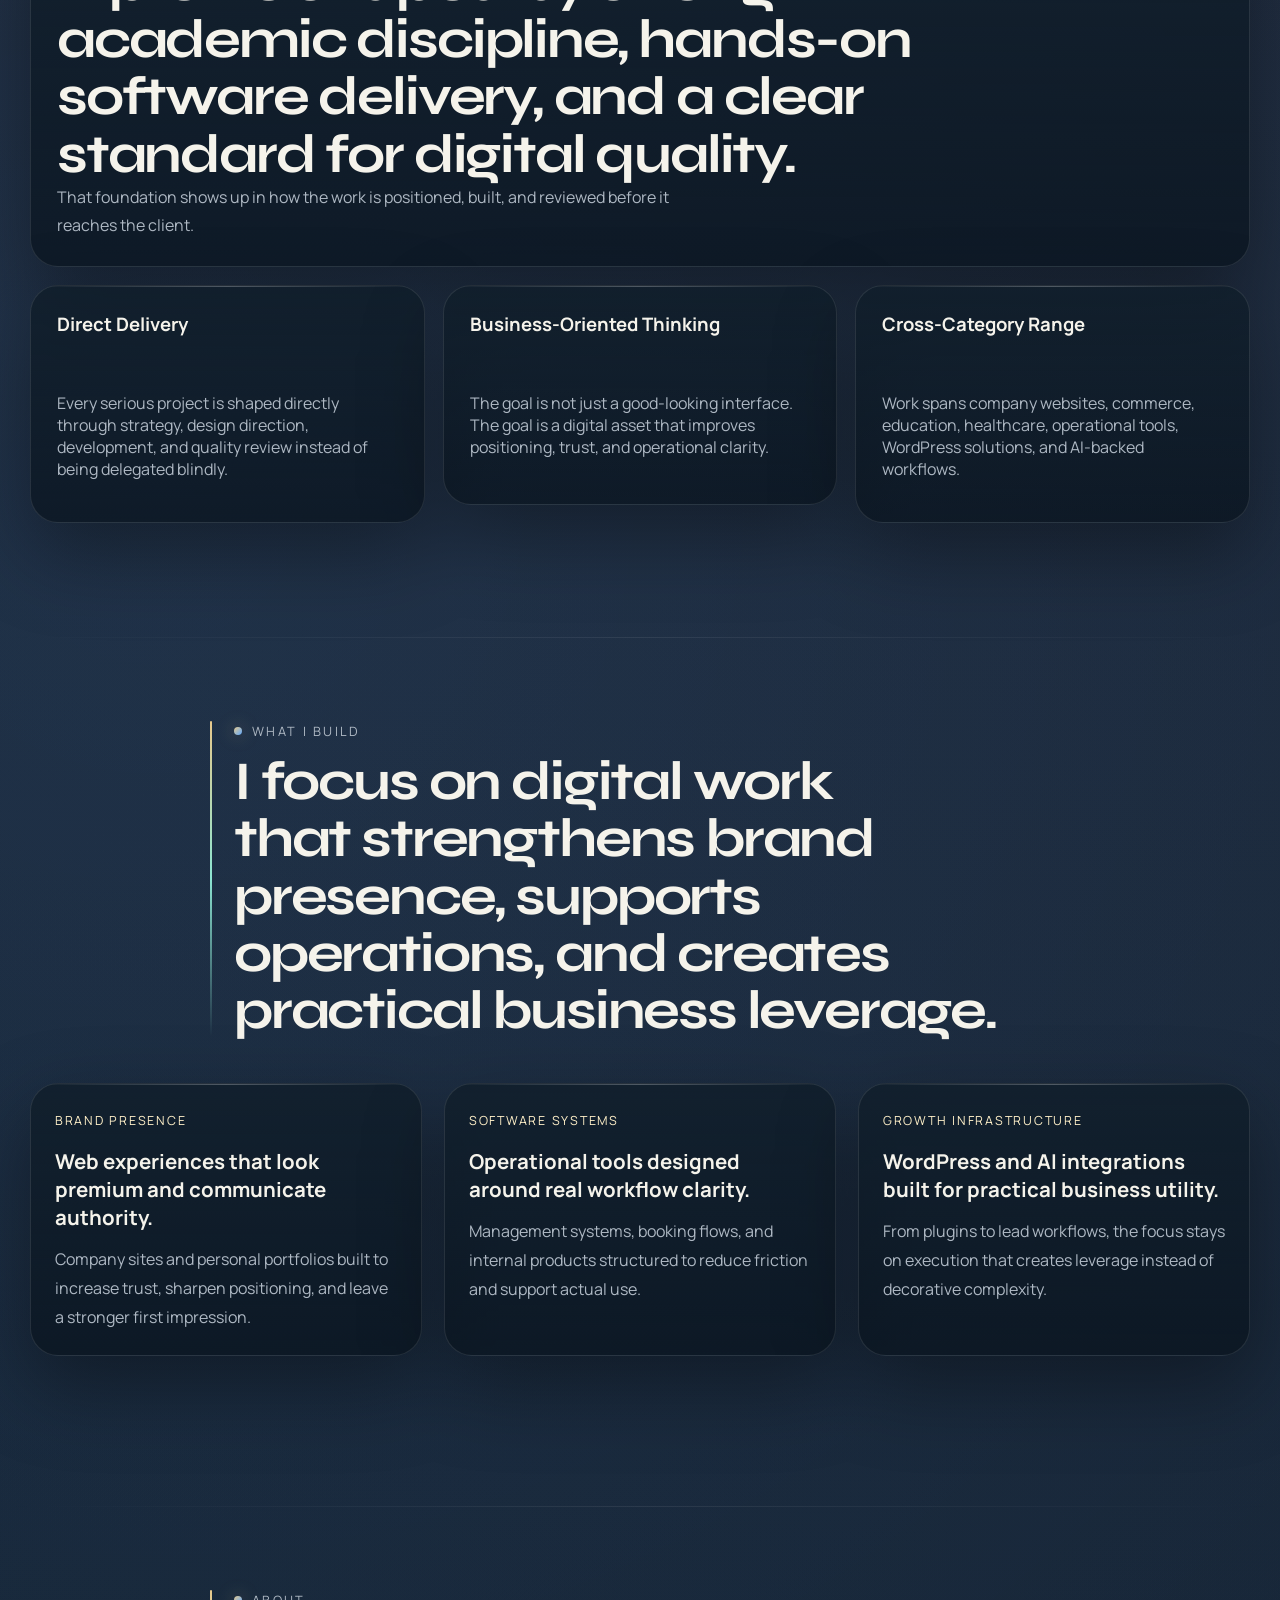
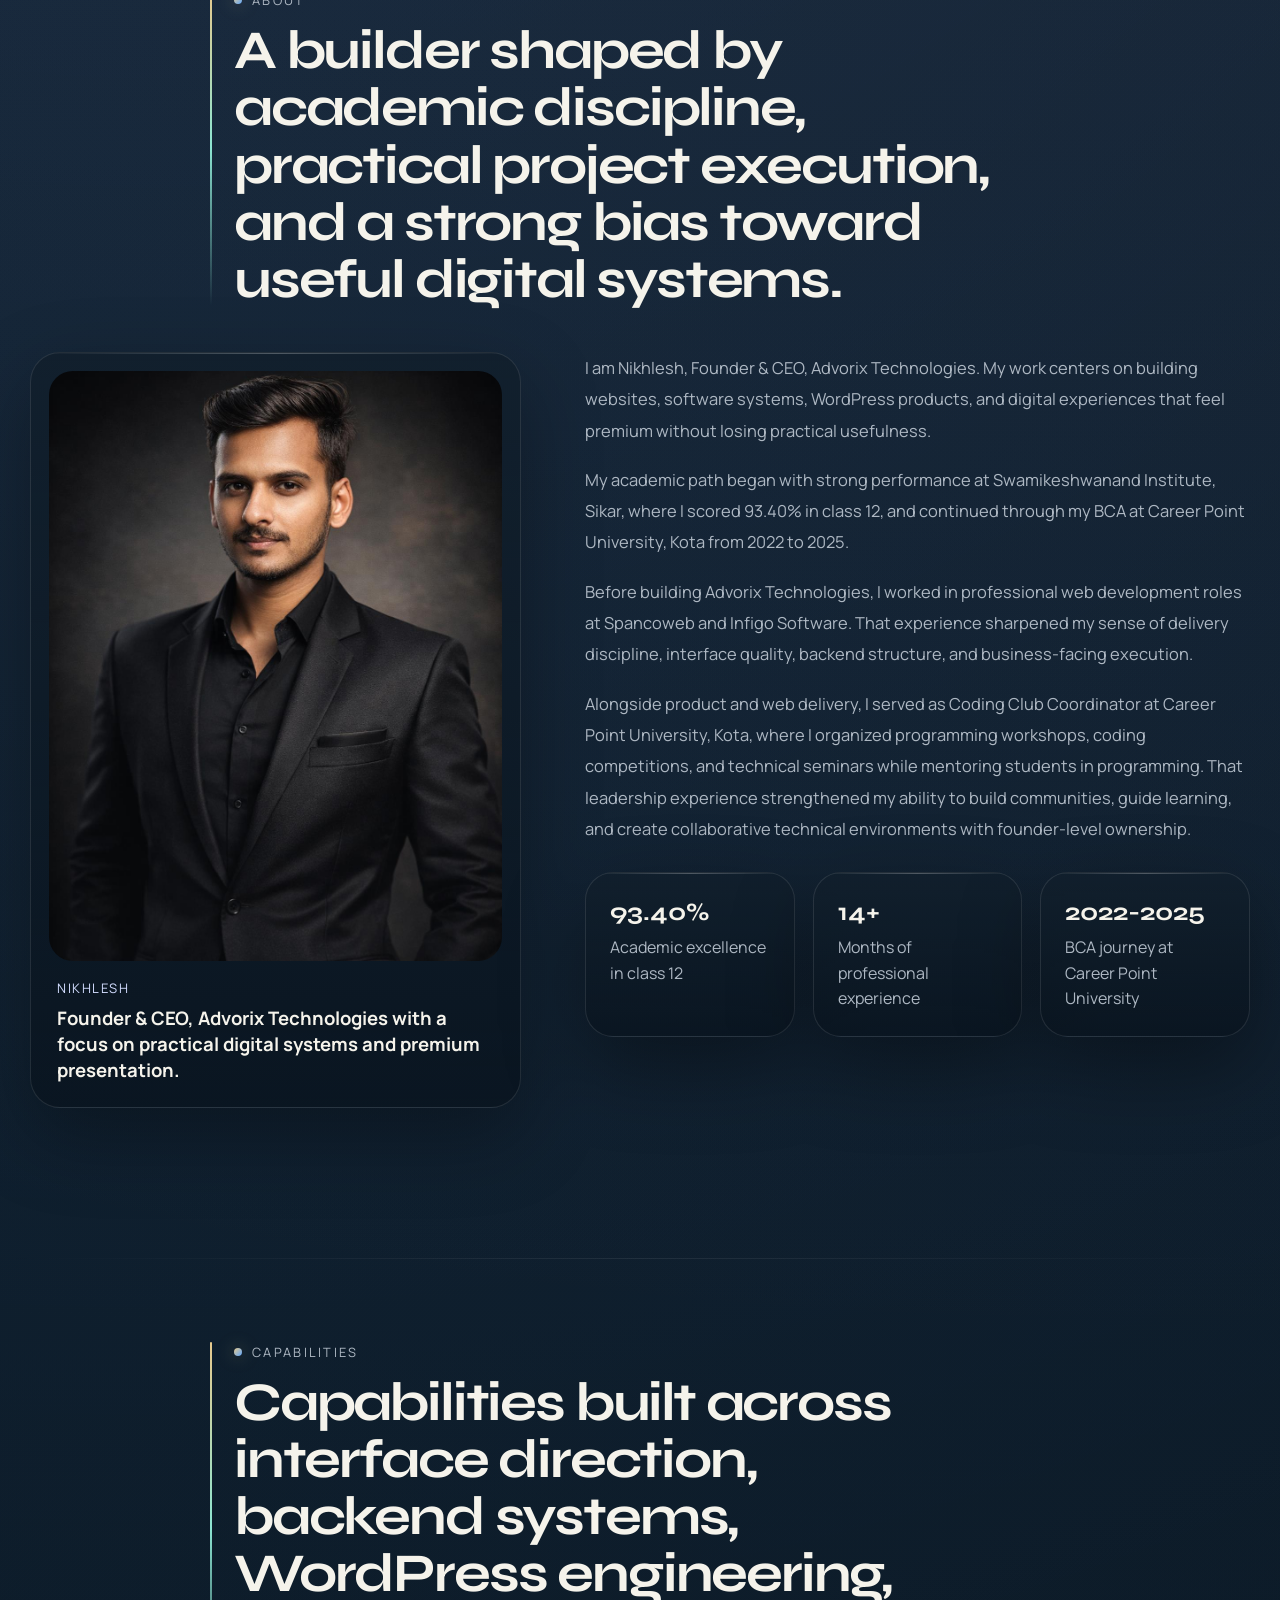
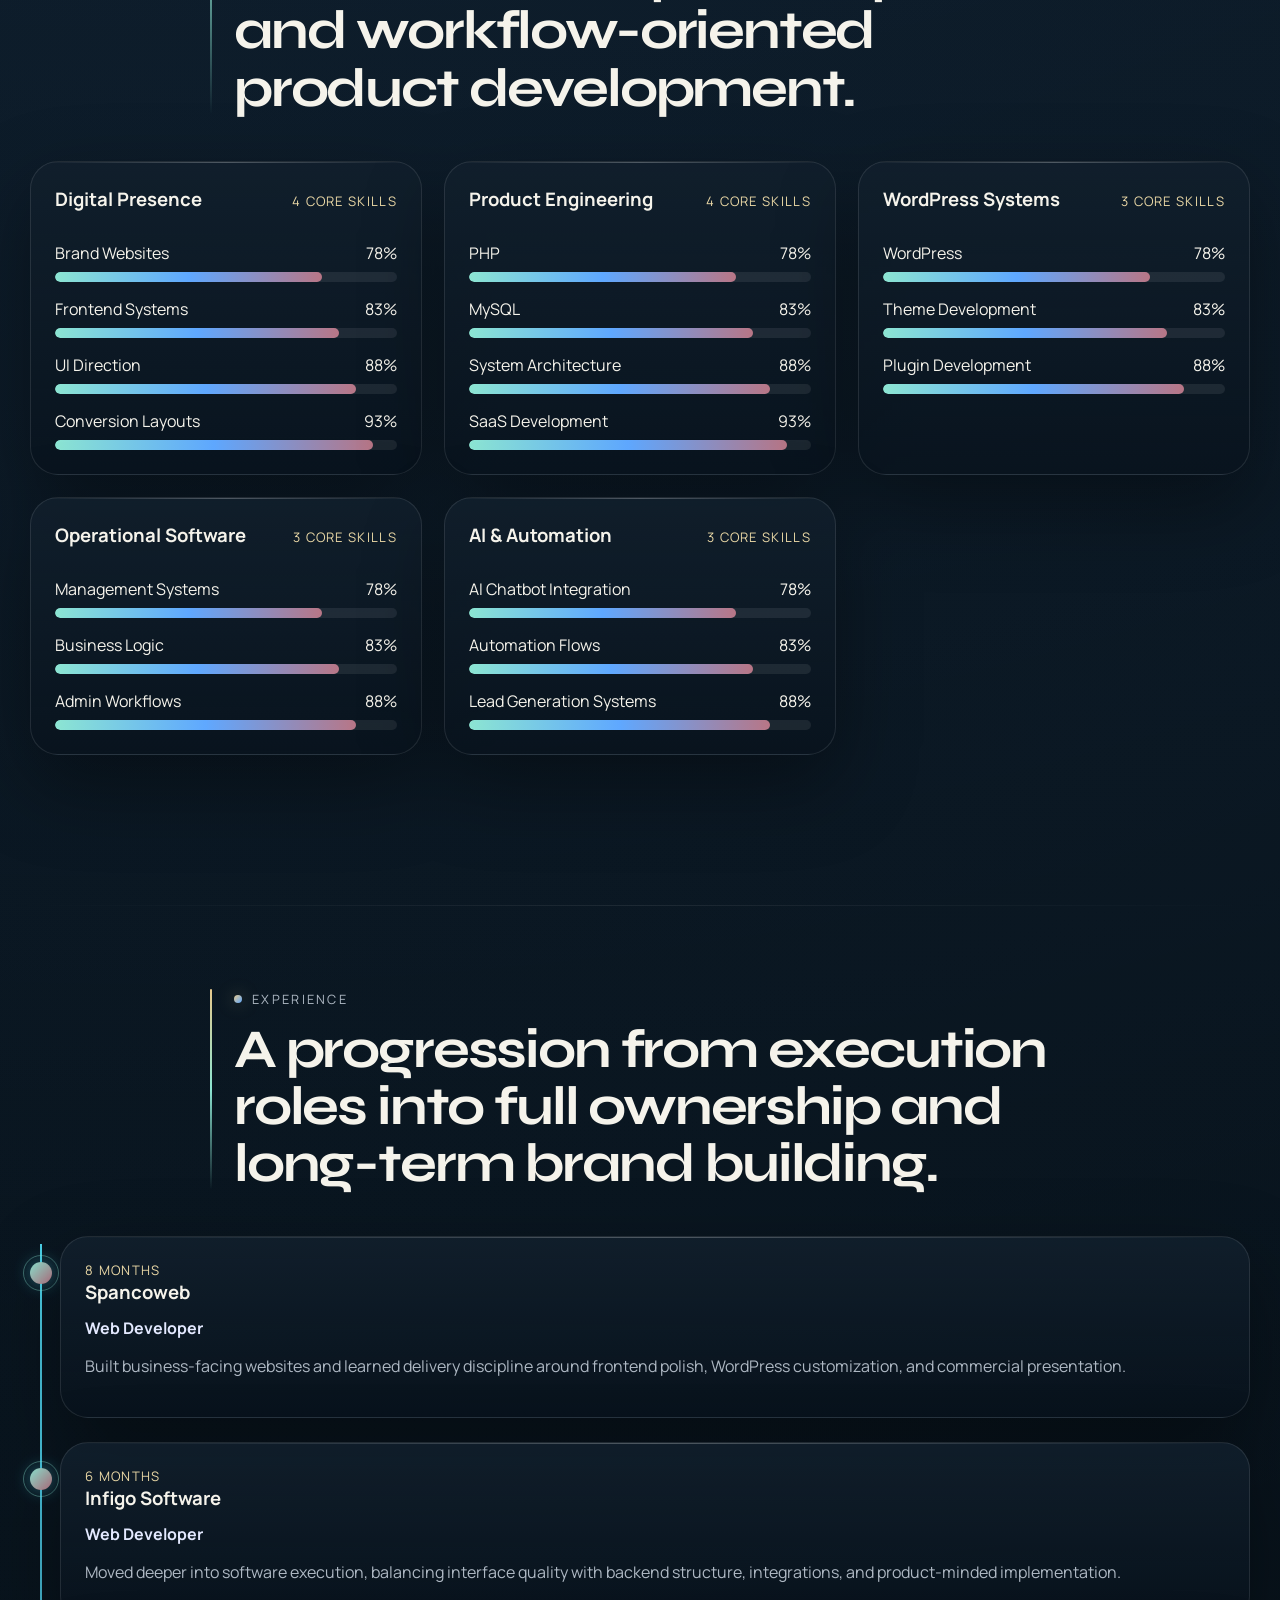
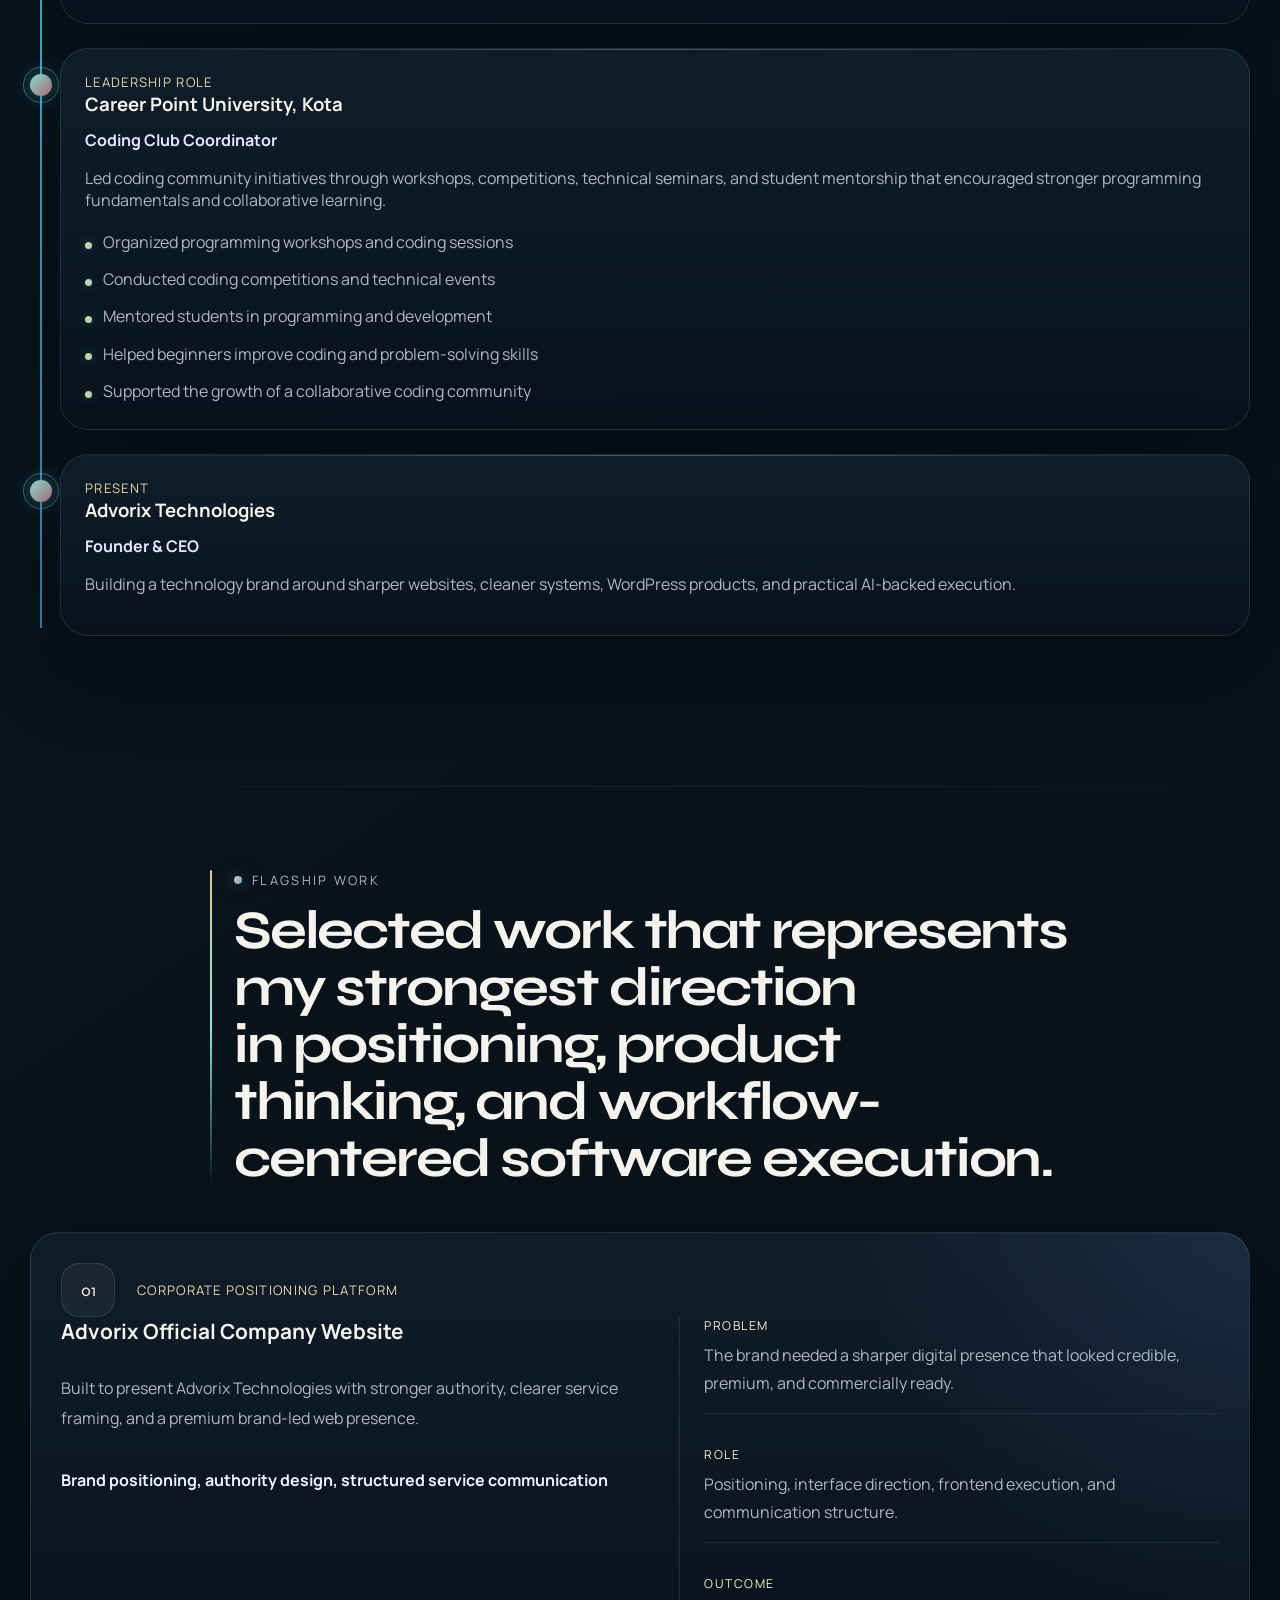
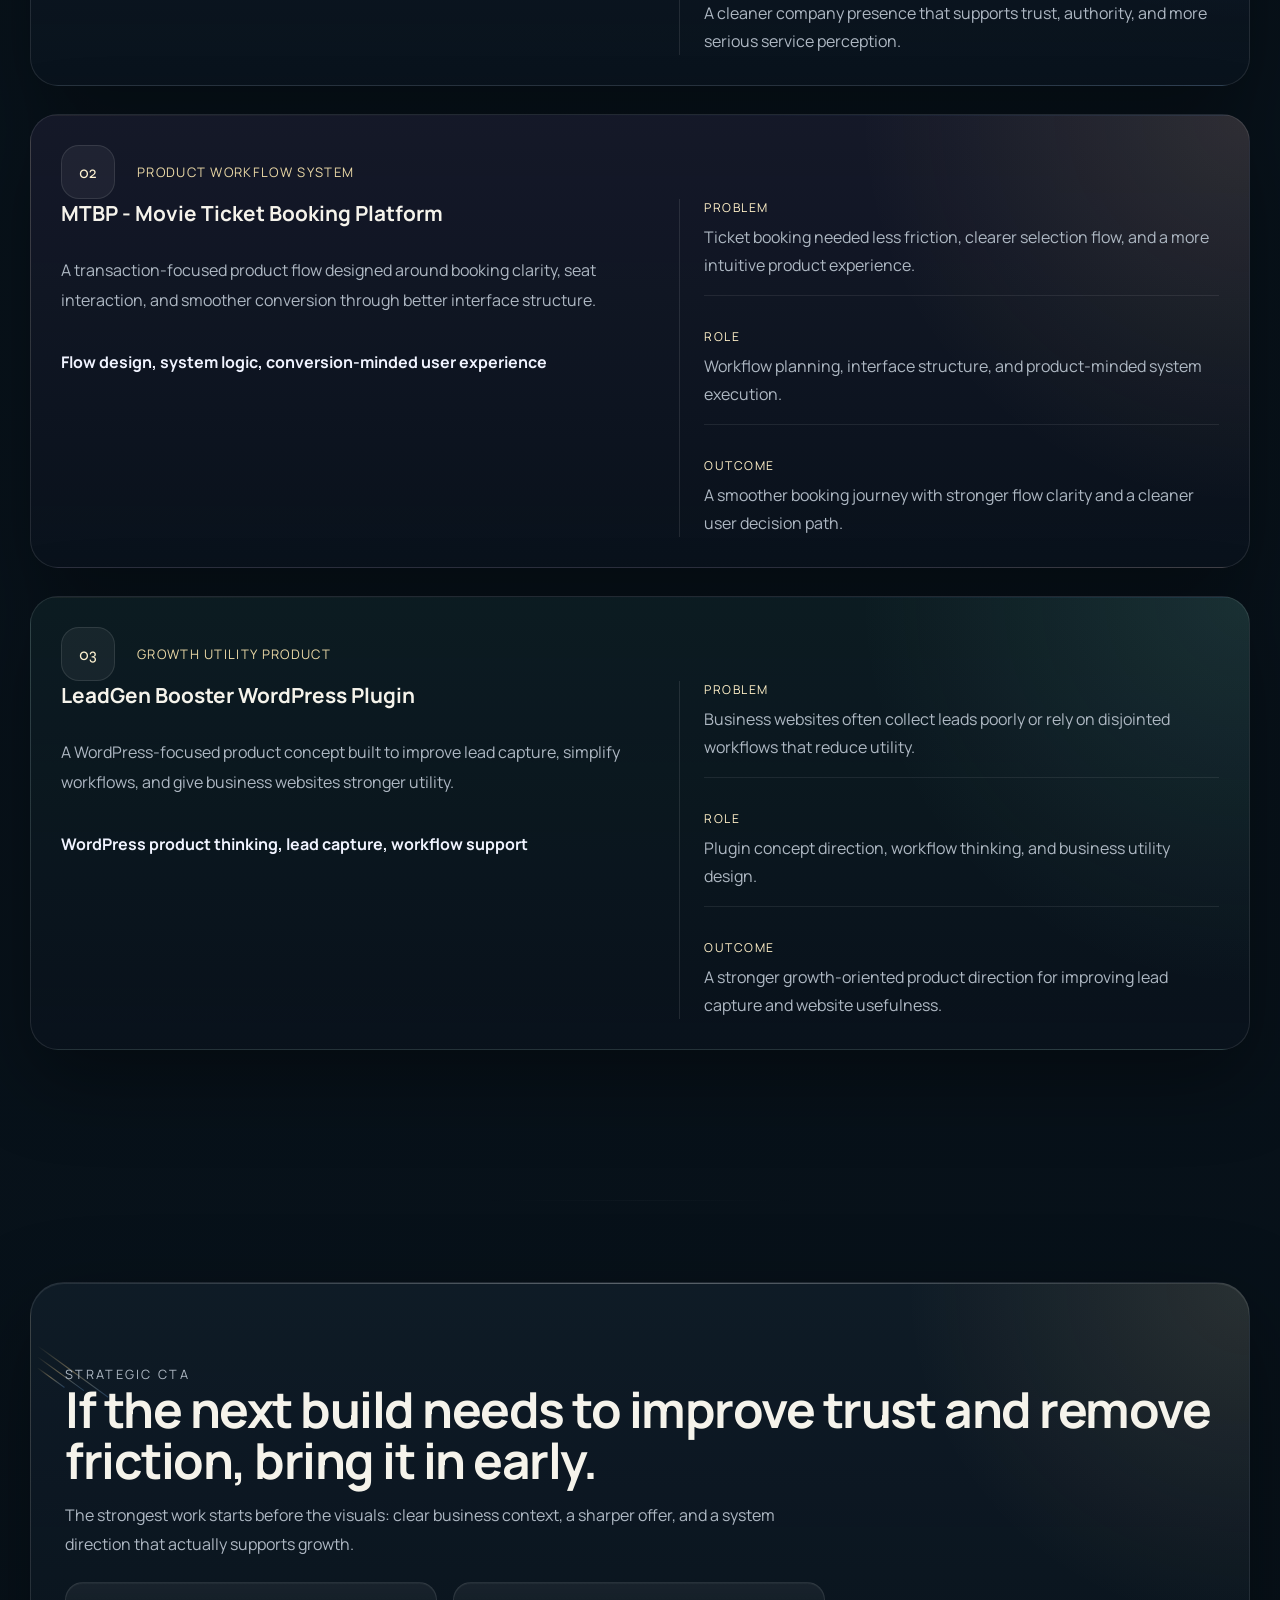
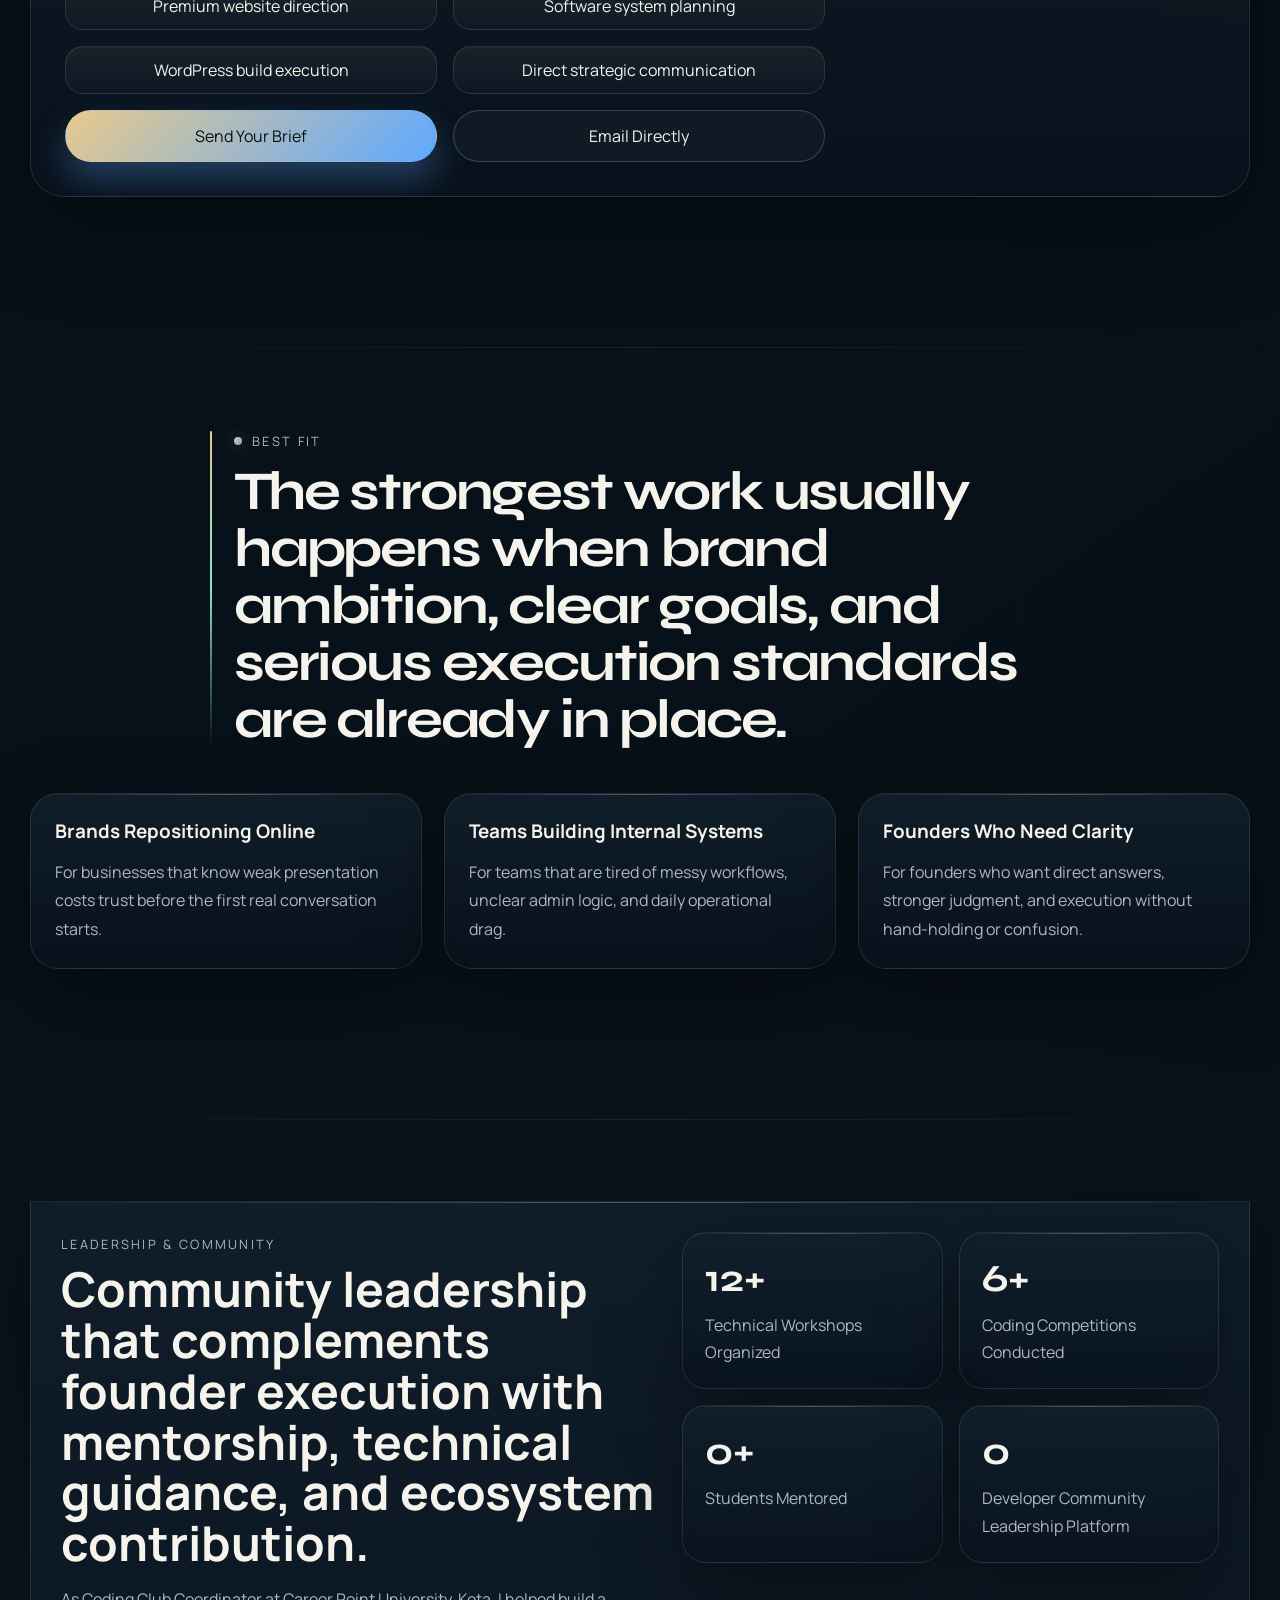
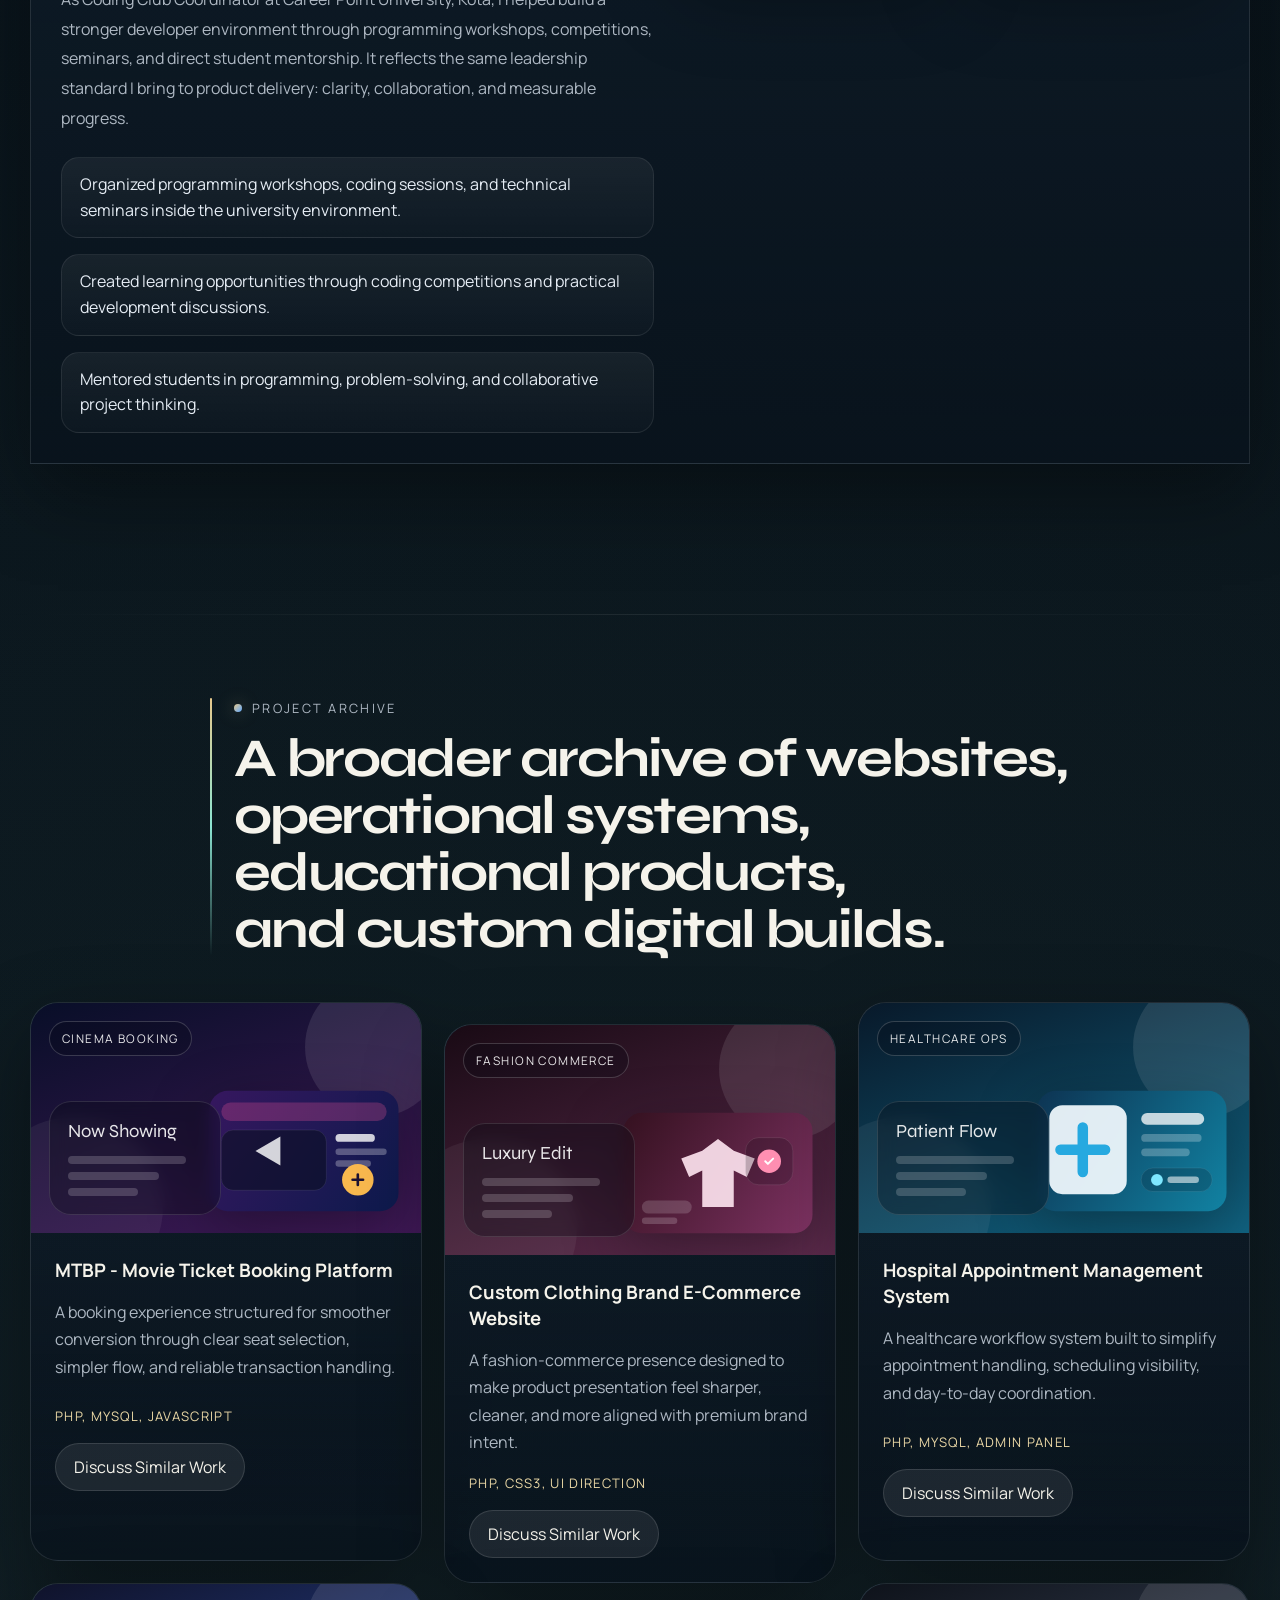
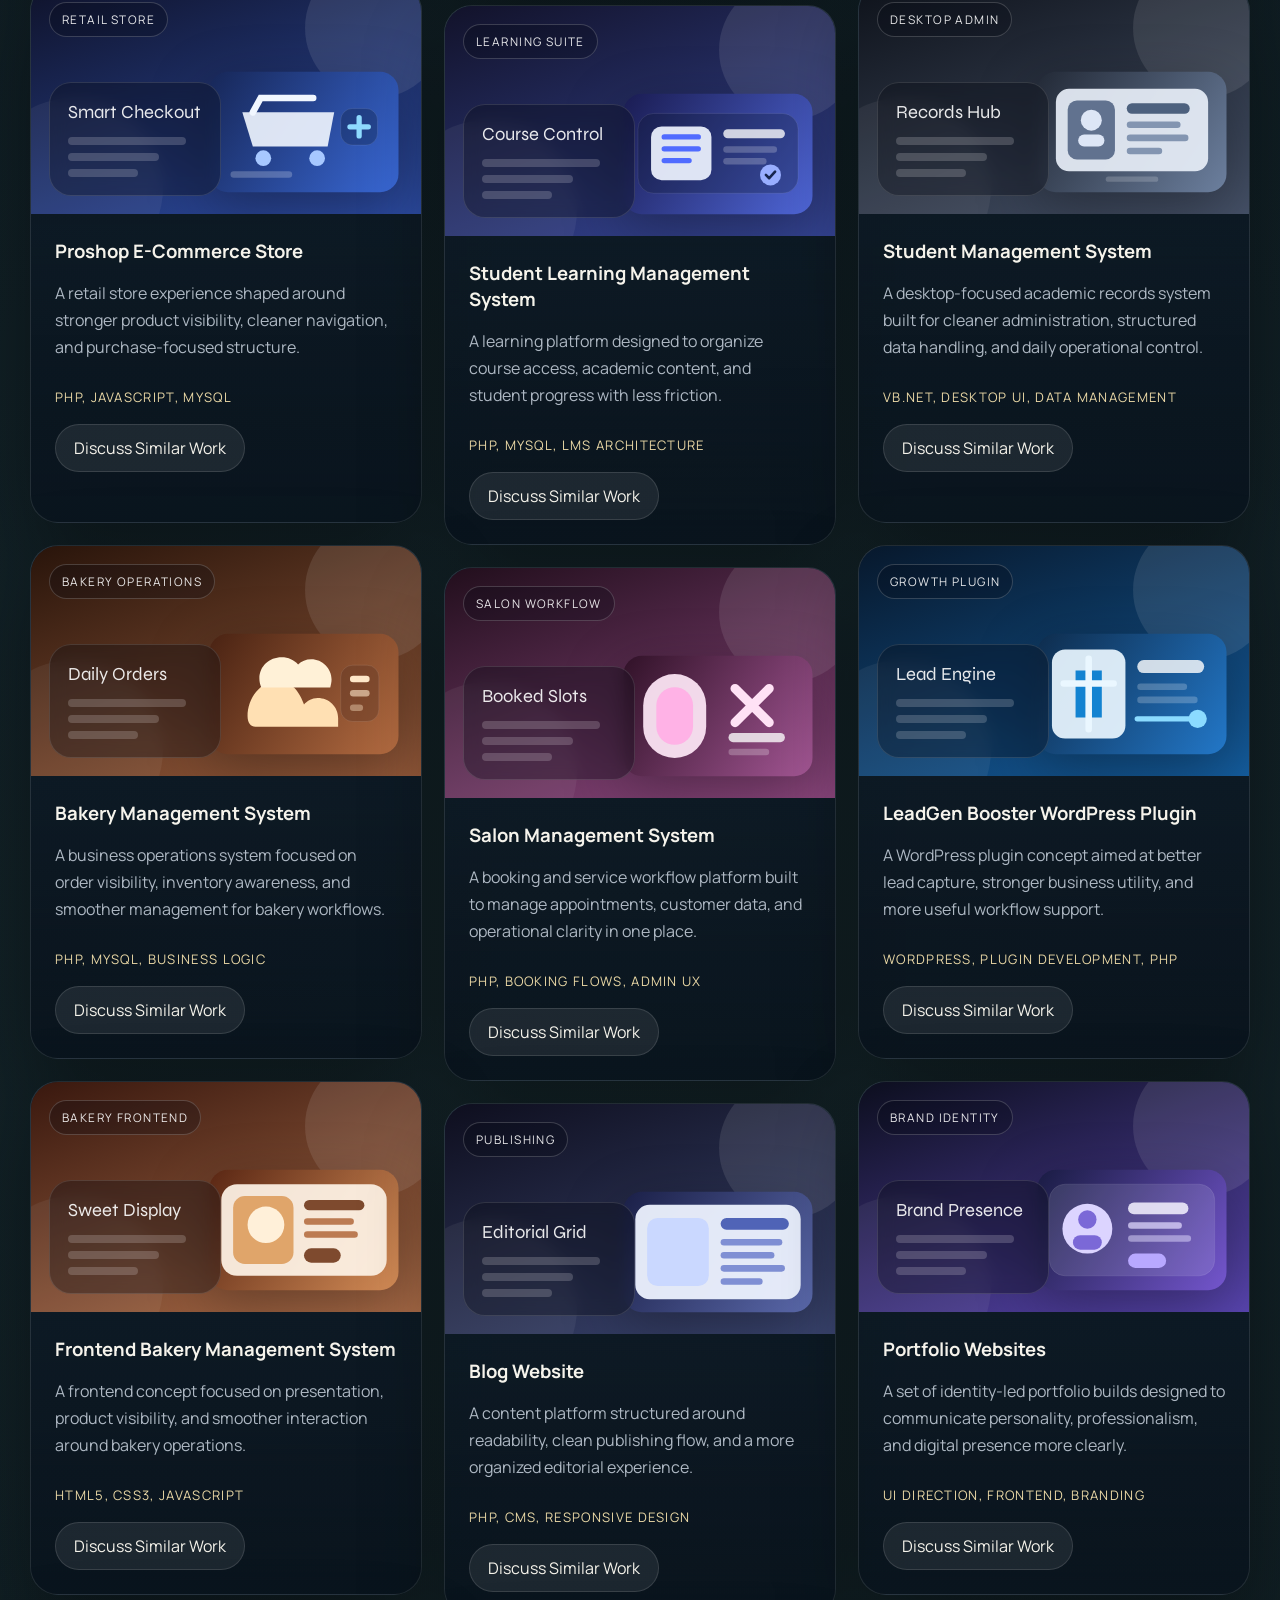
==== commit 639c5eab: "Fix stale CSS cache on Cloudflare Pages" ====
--- a/index.html
+++ b/index.html
@@ -30,7 +30,7 @@
     <link rel="preconnect" href="https://fonts.googleapis.com">
     <link rel="preconnect" href="https://fonts.gstatic.com" crossorigin>
     <link href="https://fonts.googleapis.com/css2?family=Manrope:wght@400;500;600;700;800&family=Syne:wght@500;700;800&display=swap" rel="stylesheet">
-    <link rel="stylesheet" href="assets/css/styles.css">
+    <link rel="stylesheet" href="assets/css/styles.css?v=20260928-blankfix2">
     <script type="application/ld+json">{
     "@context": "https://schema.org",
     "@graph": [
@@ -1336,6 +1336,6 @@
             </div>
         </footer>
     </div>
-    <script src="assets/js/main.js"></script>
+    <script src="assets/js/main.js?v=20260928-blankfix2"></script>
 </body>
 </html>
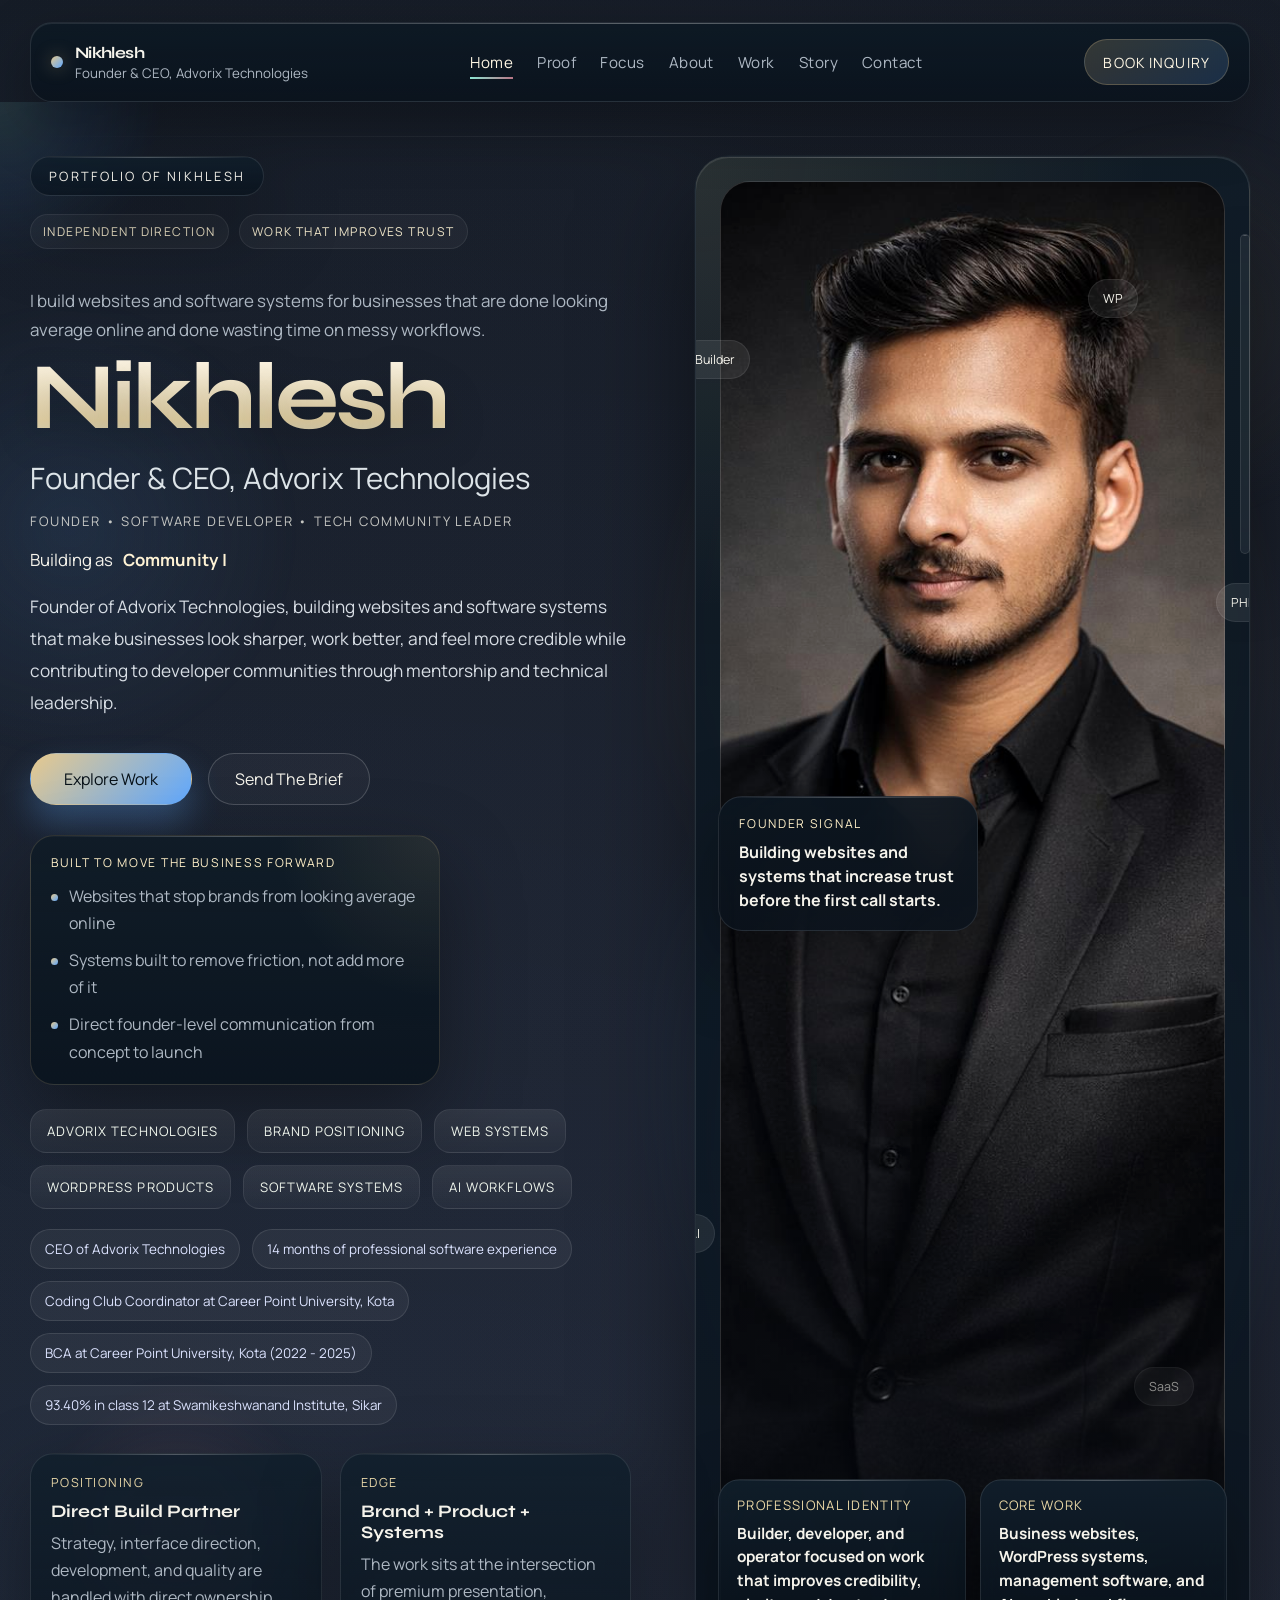
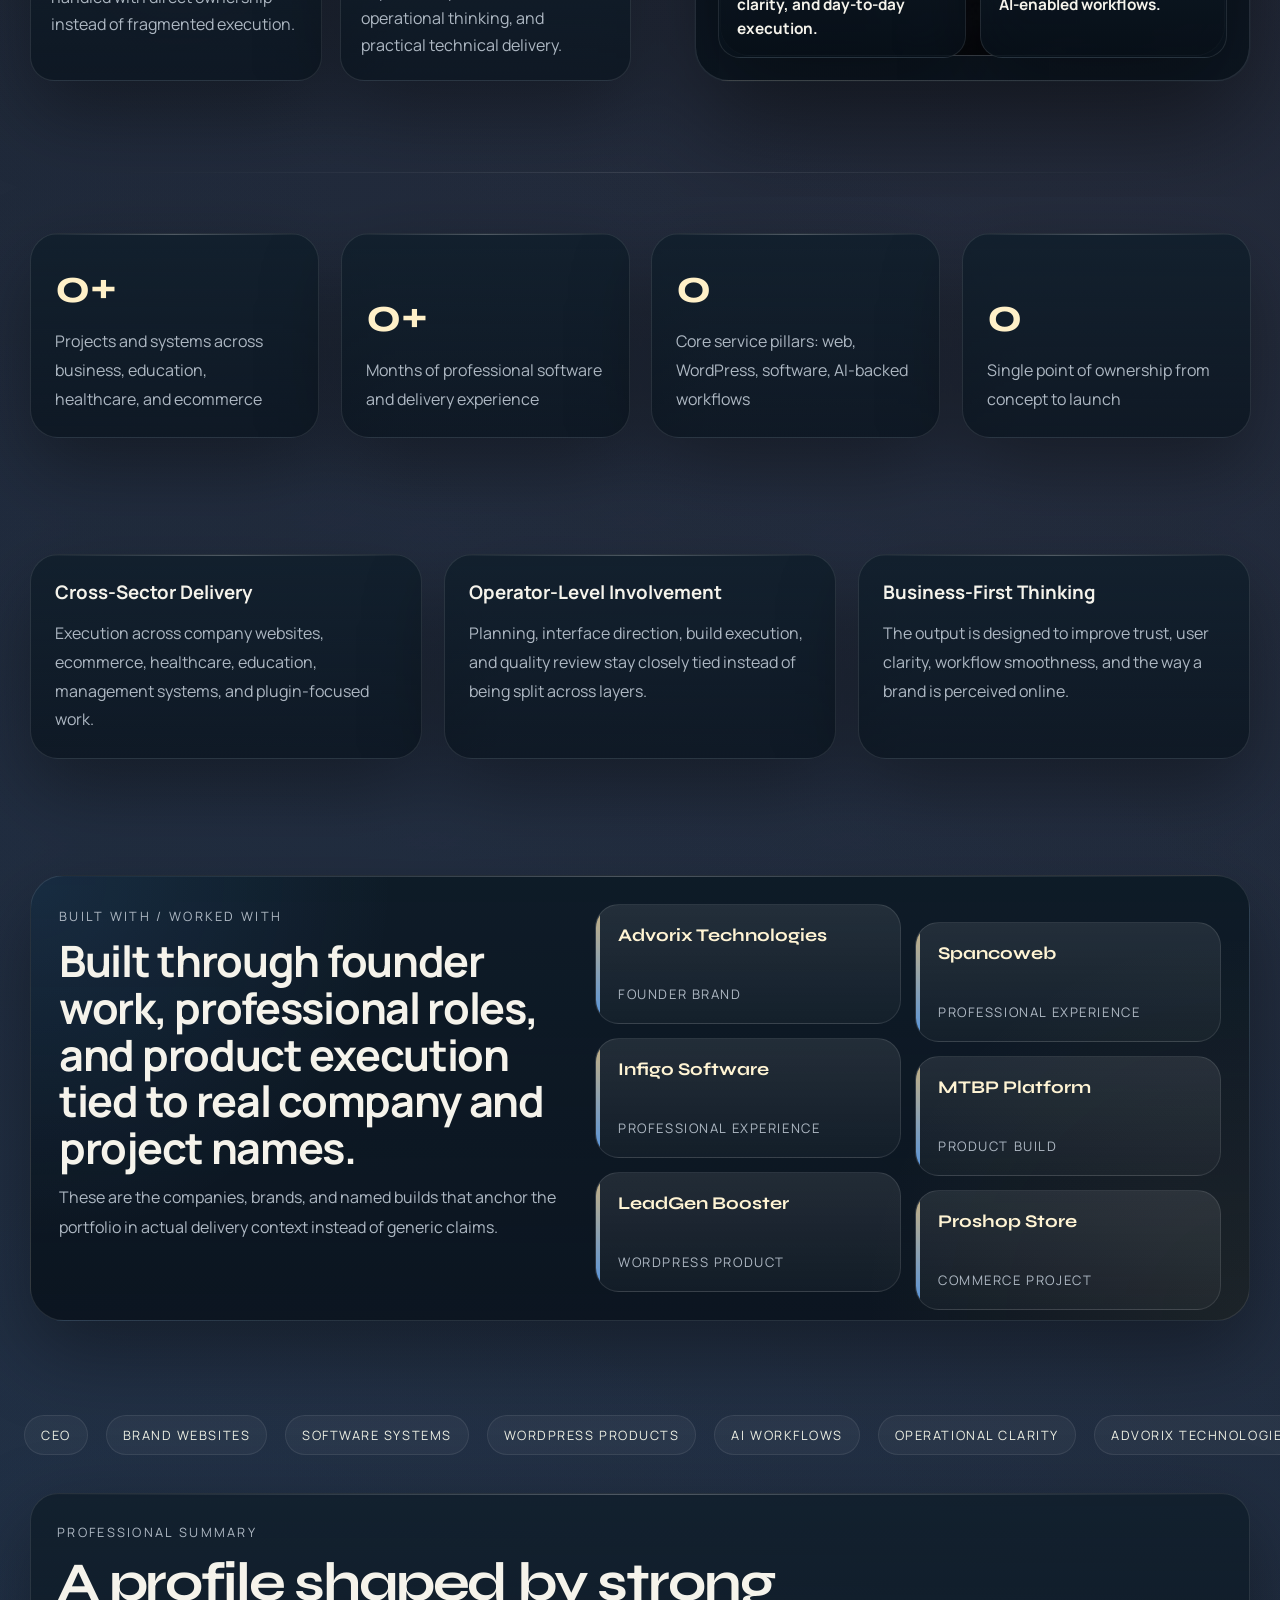
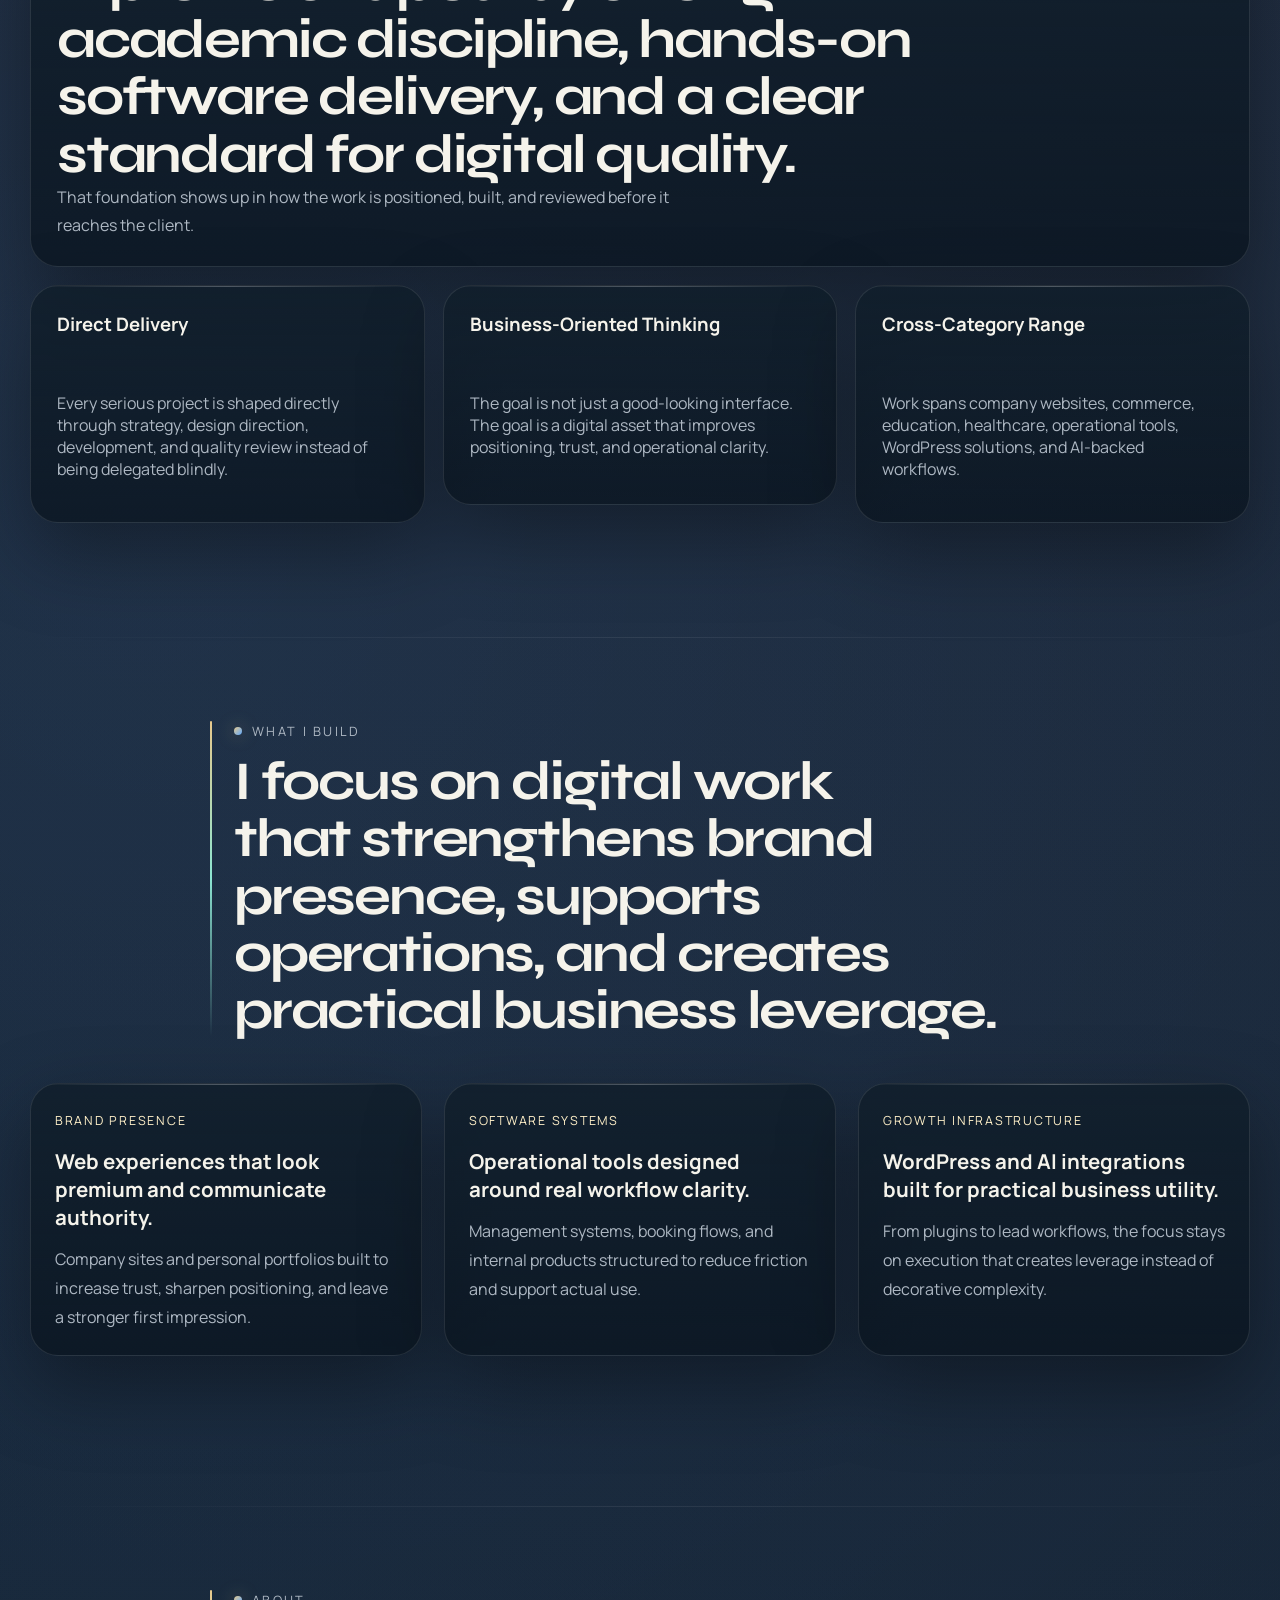
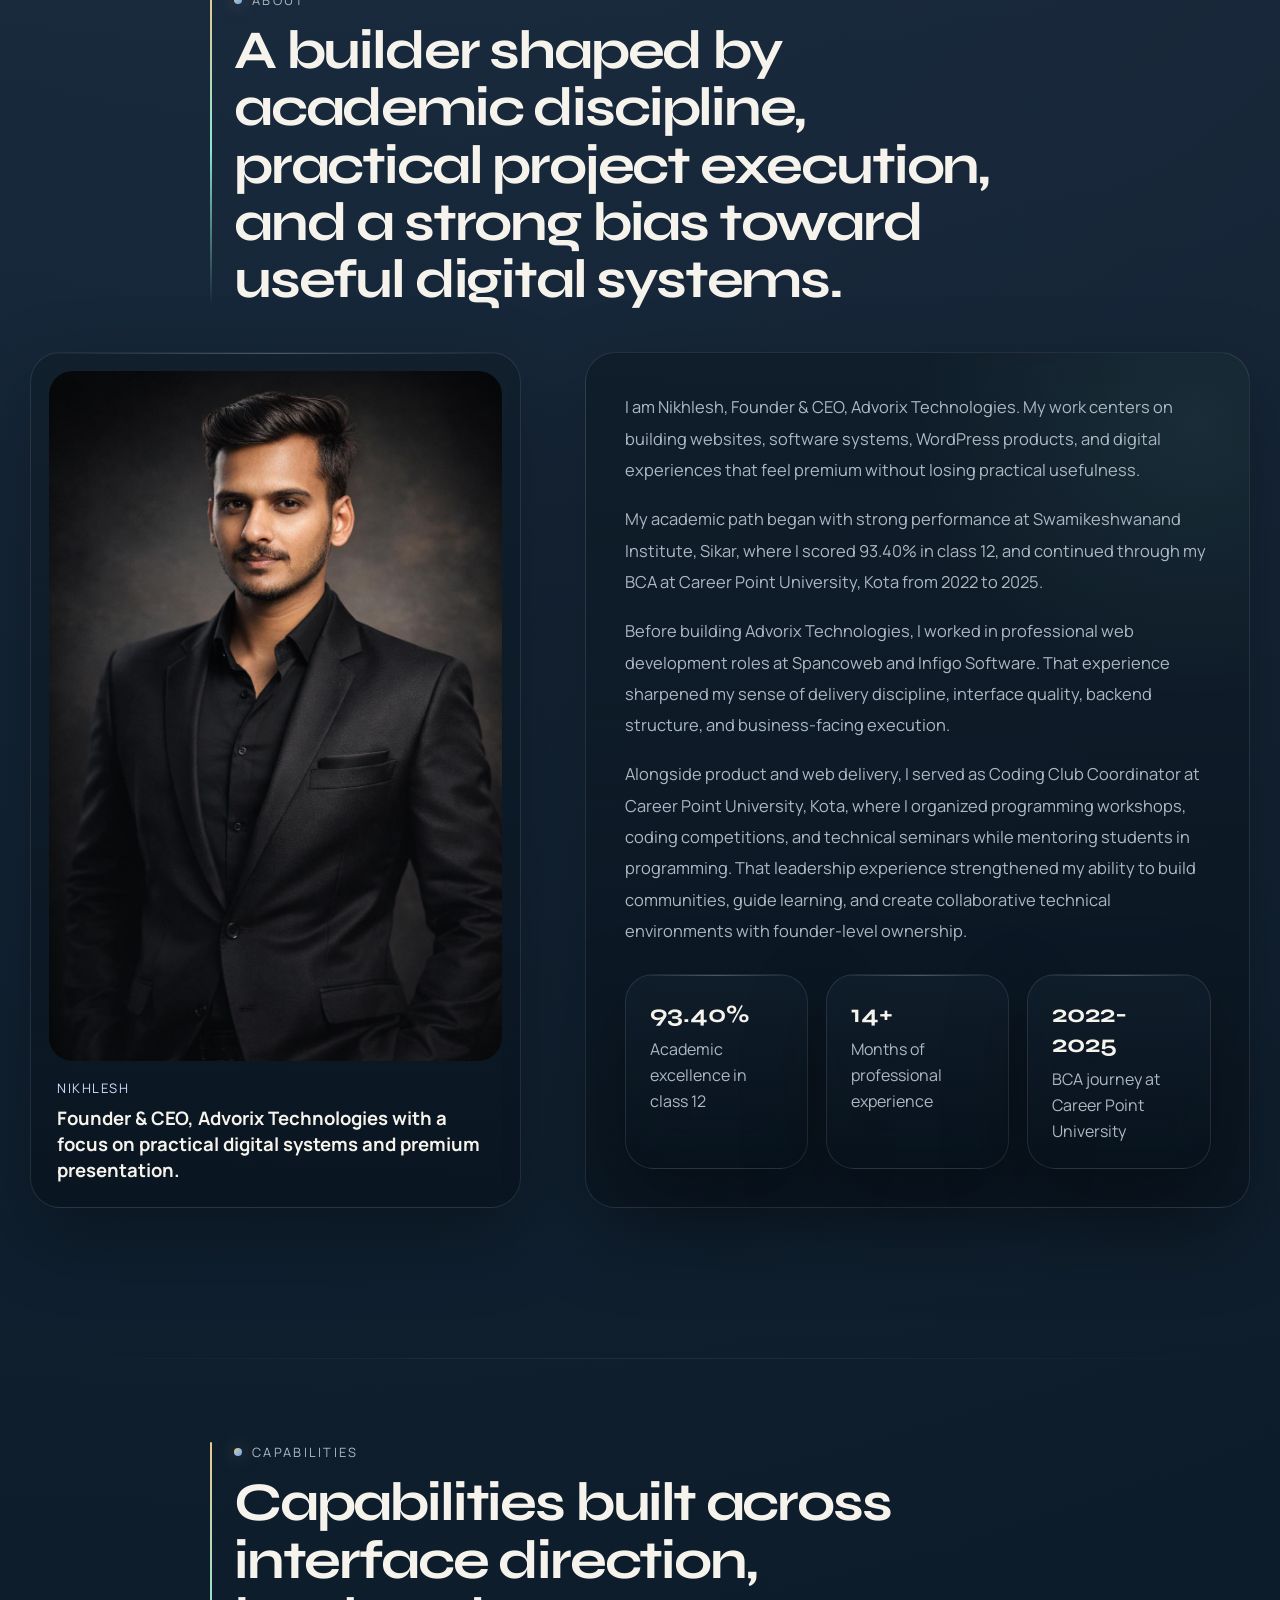
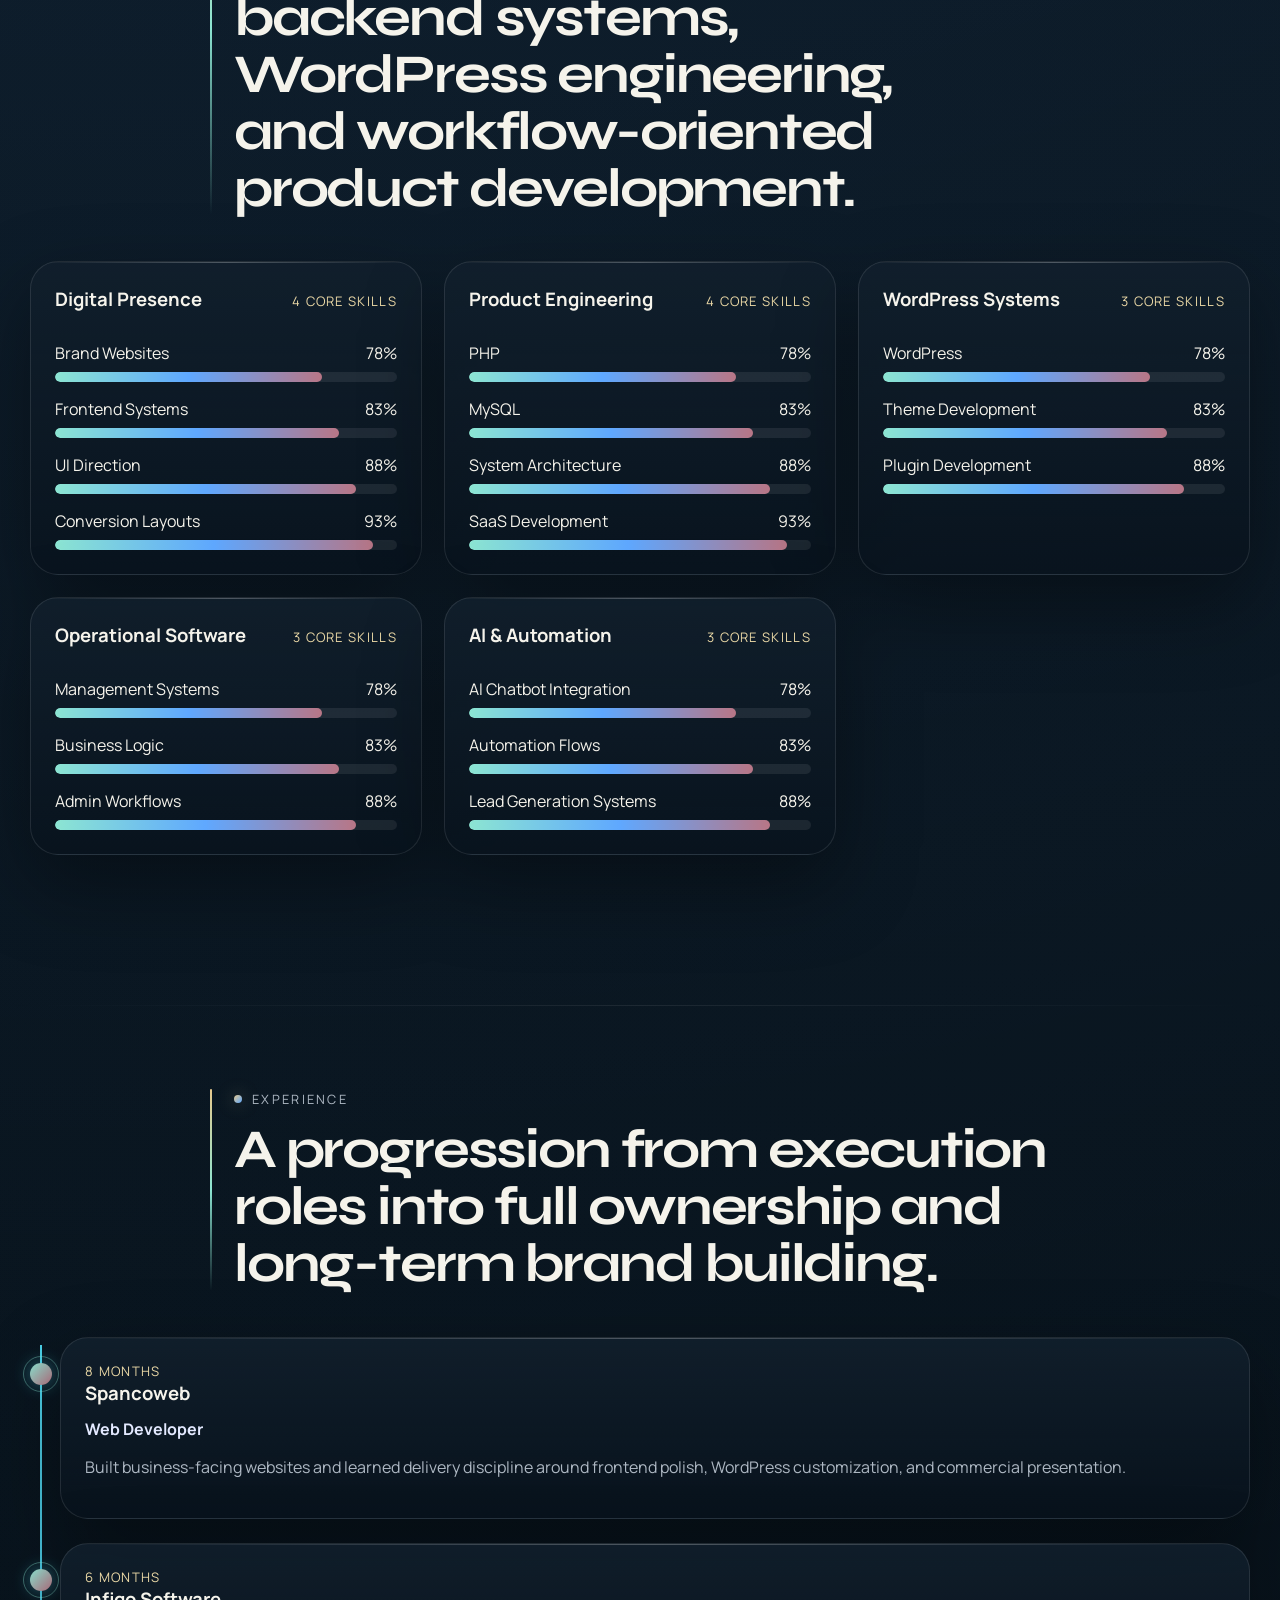
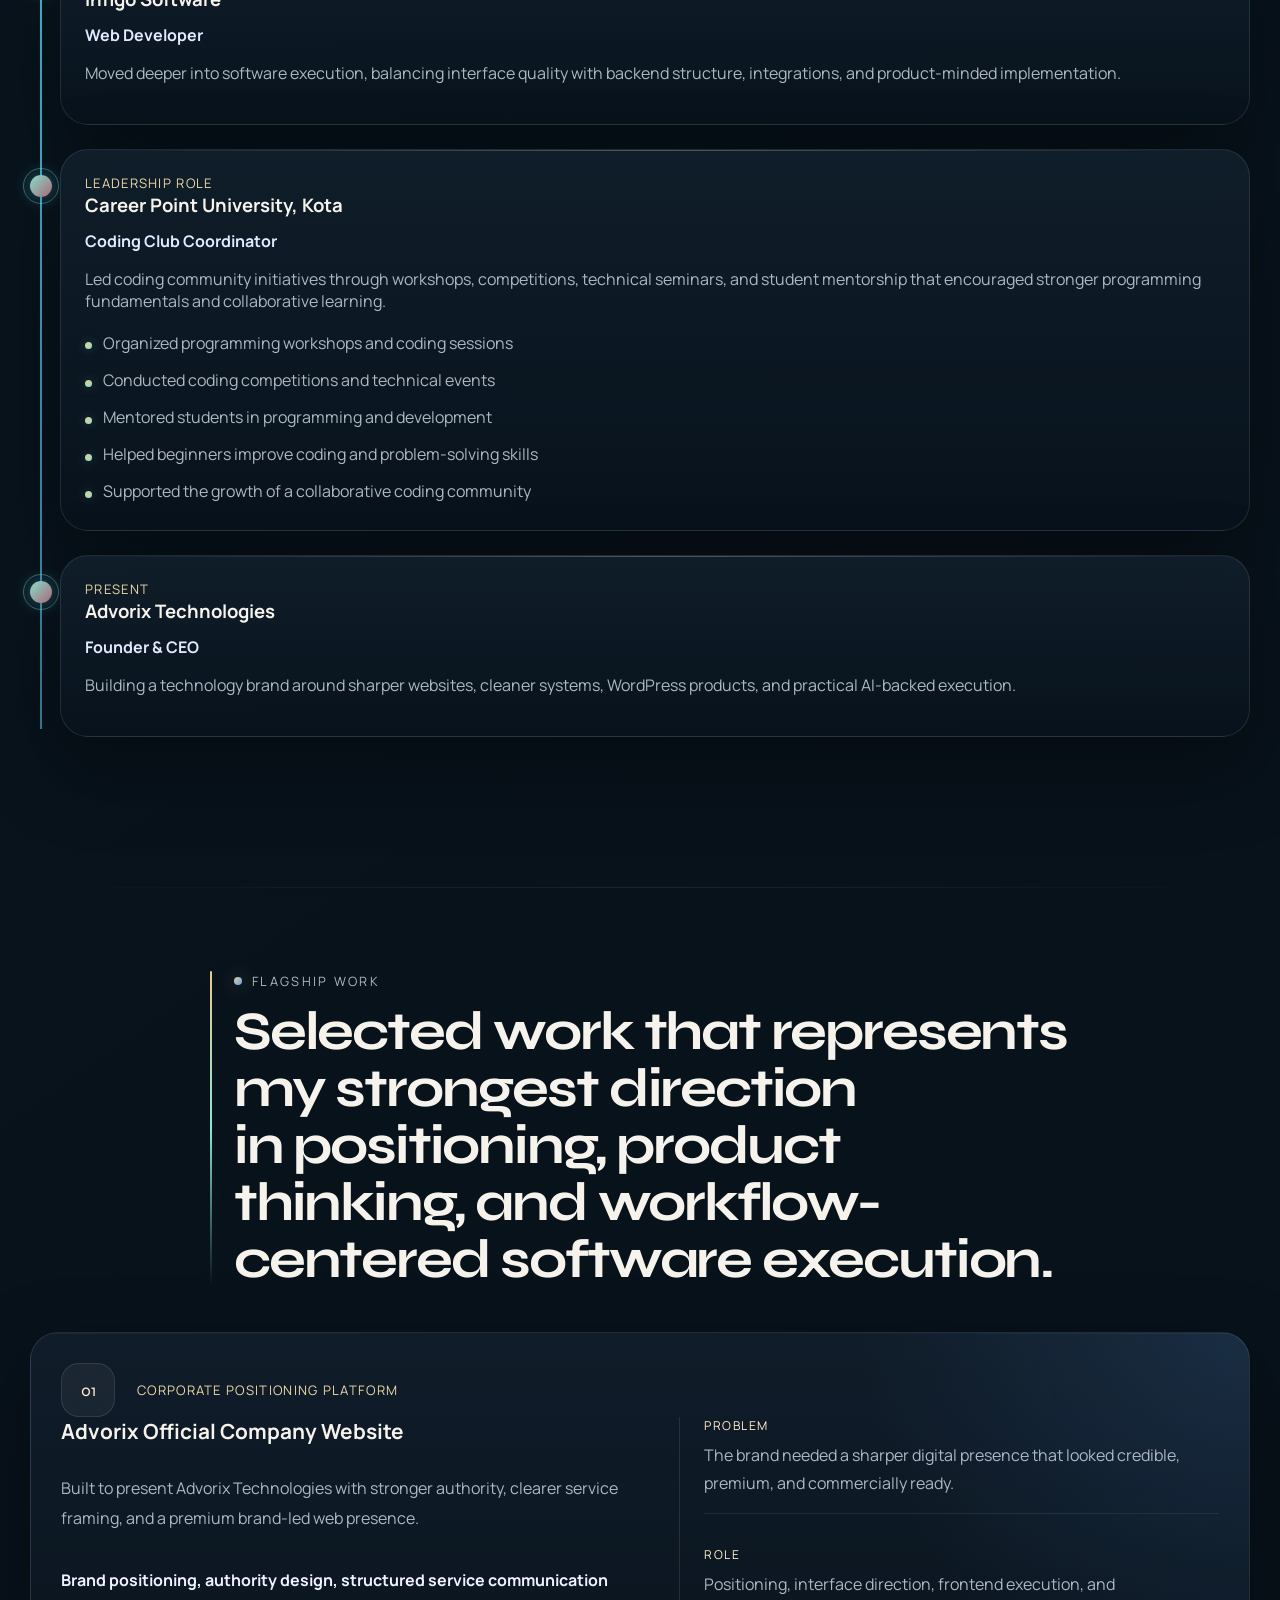
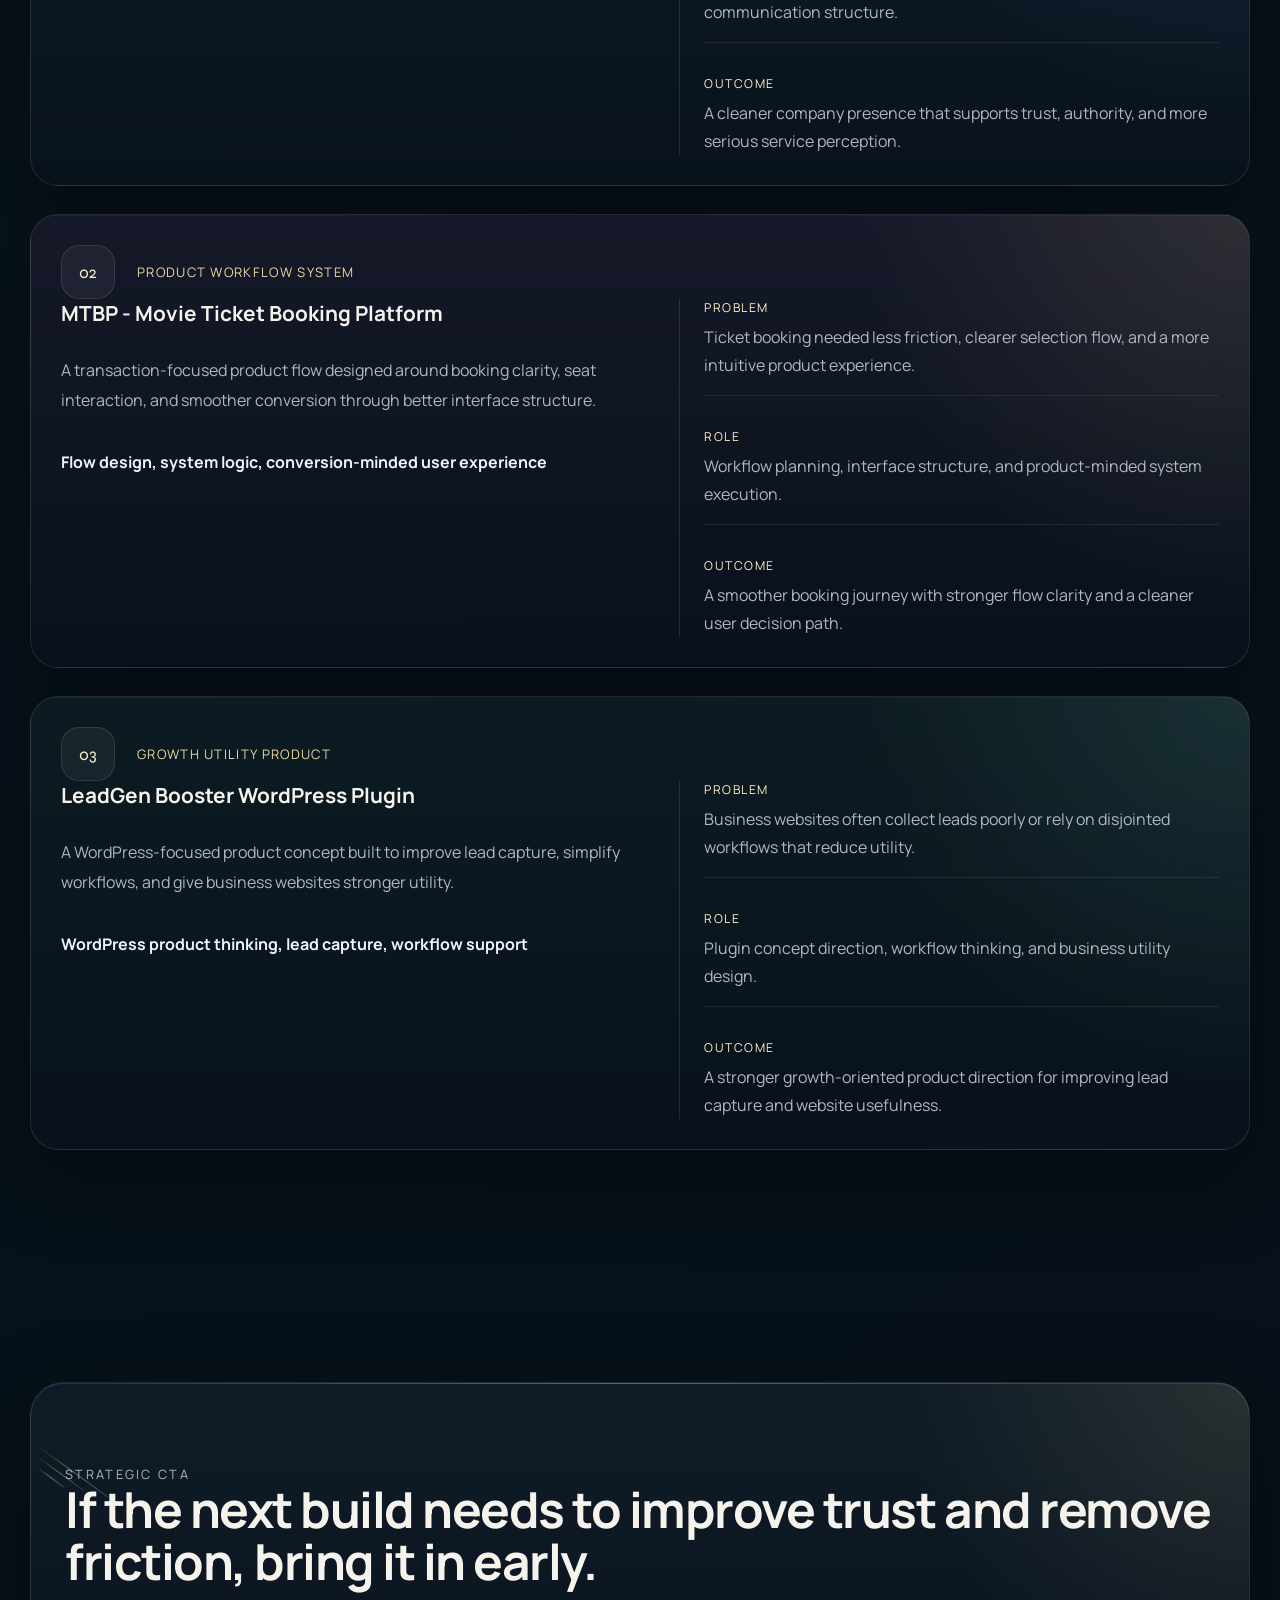
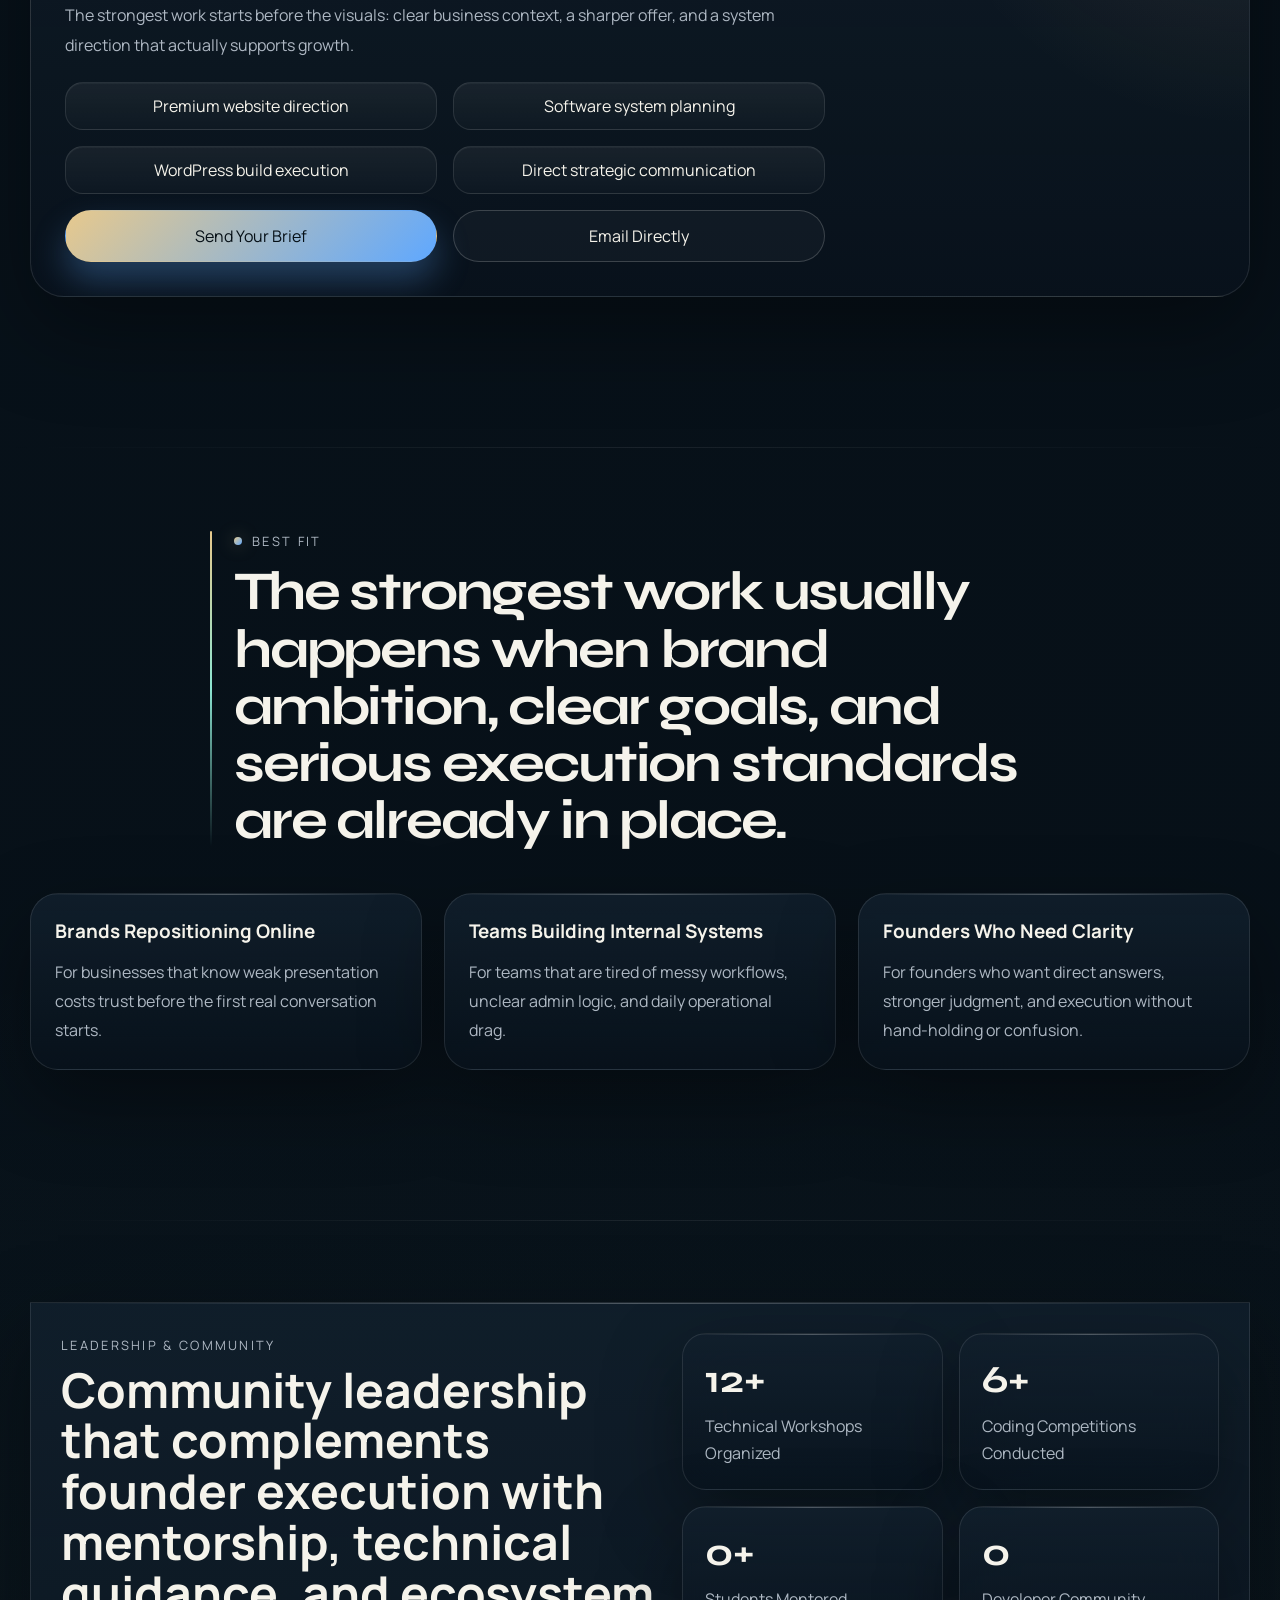
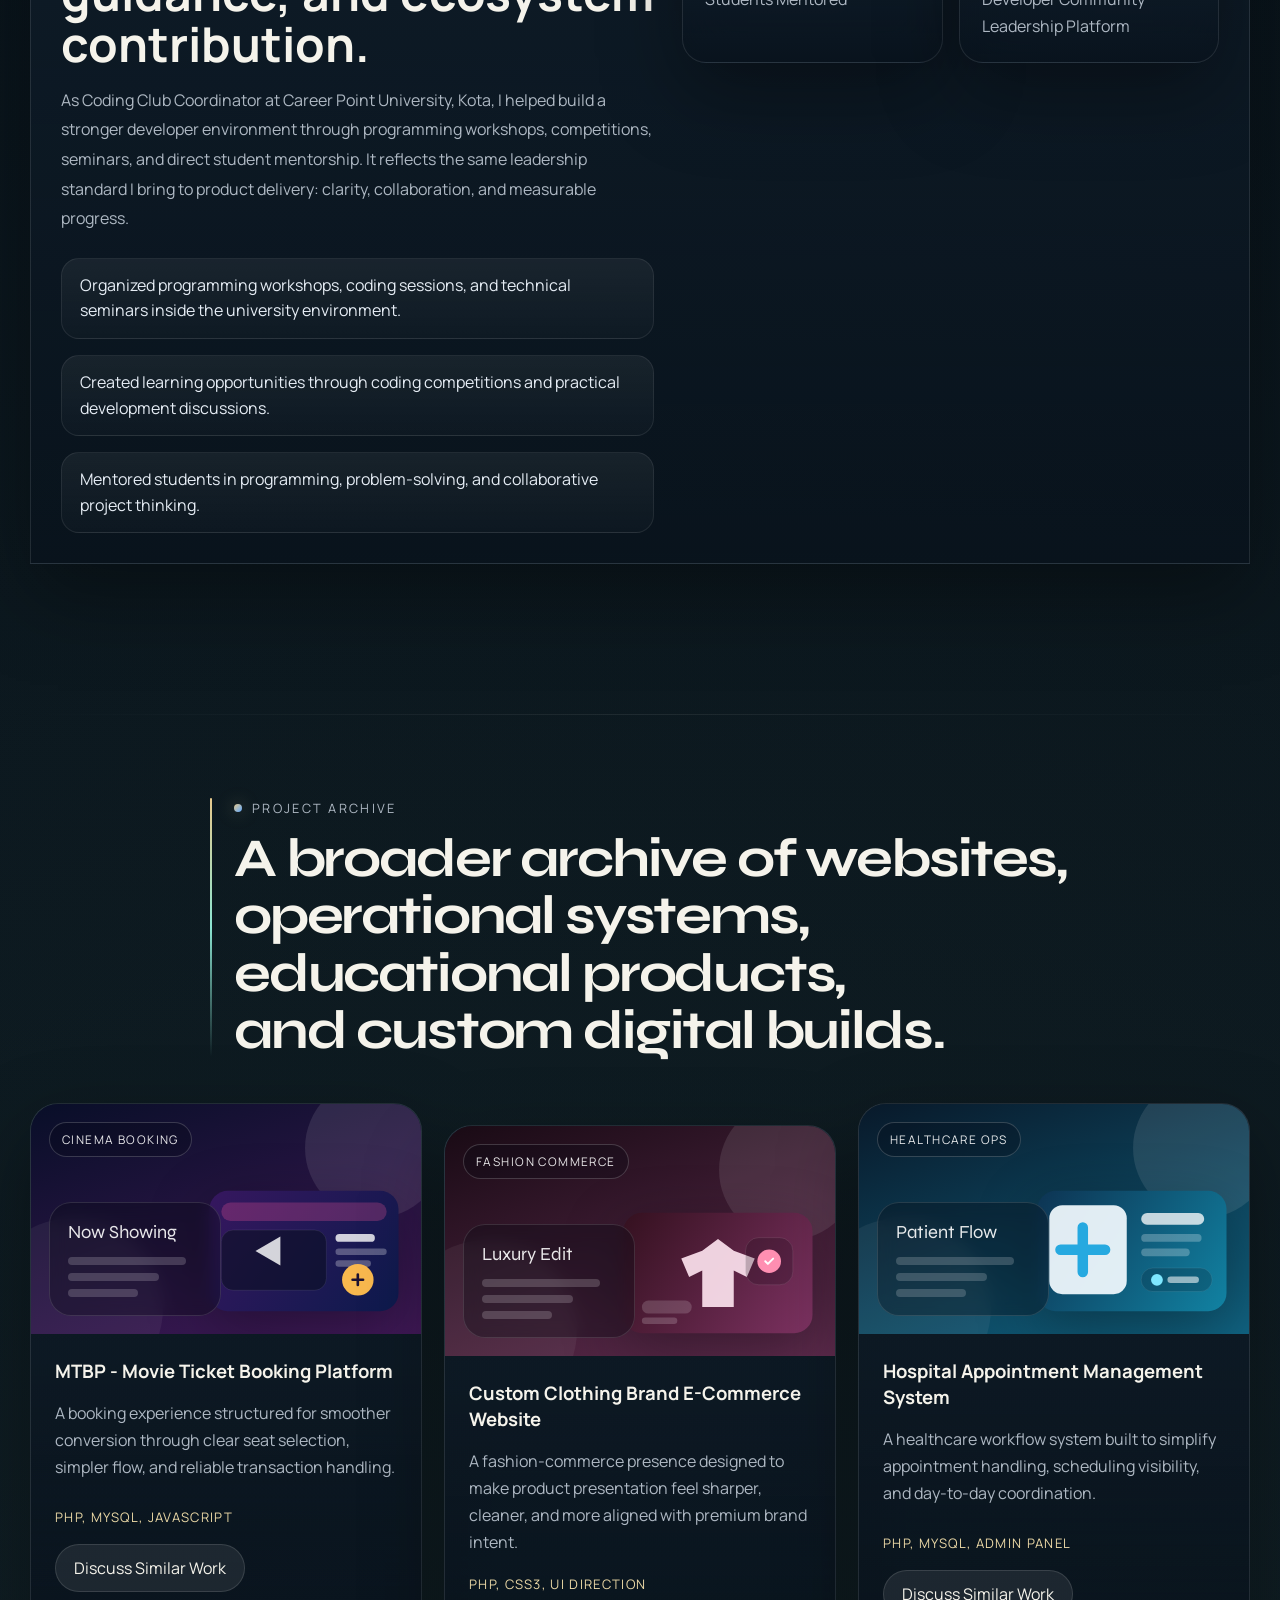
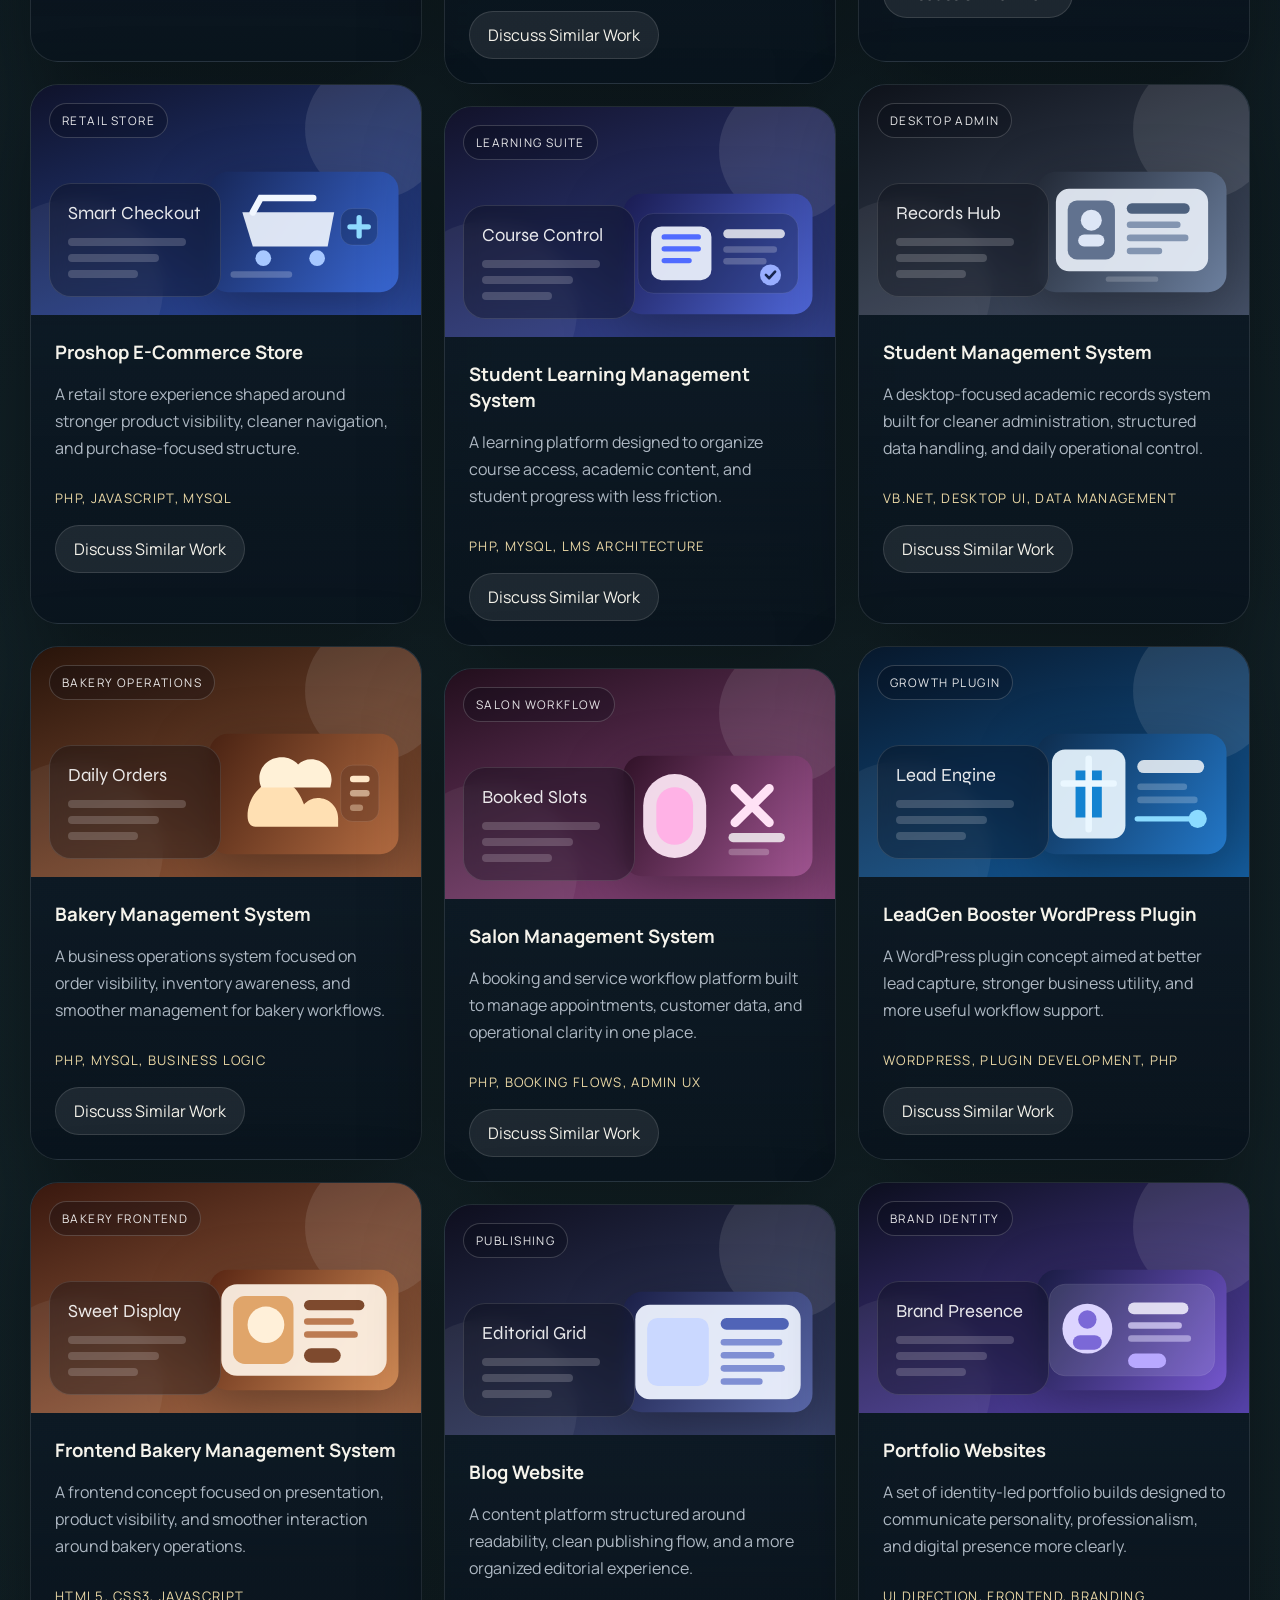
==== commit 4734d9b1: "Redesign desktop hero and about image layout" ====
--- a/index.html
+++ b/index.html
@@ -30,7 +30,7 @@
     <link rel="preconnect" href="https://fonts.googleapis.com">
     <link rel="preconnect" href="https://fonts.gstatic.com" crossorigin>
     <link href="https://fonts.googleapis.com/css2?family=Manrope:wght@400;500;600;700;800&family=Syne:wght@500;700;800&display=swap" rel="stylesheet">
-    <link rel="stylesheet" href="assets/css/styles.css?v=20260928-blankfix2">
+    <link rel="stylesheet" href="assets/css/styles.css?v=20260928-desktop-balance3">
     <script type="application/ld+json">{
     "@context": "https://schema.org",
     "@graph": [
@@ -1336,6 +1336,6 @@
             </div>
         </footer>
     </div>
-    <script src="assets/js/main.js?v=20260928-blankfix2"></script>
+    <script src="assets/js/main.js?v=20260928-desktop-balance3"></script>
 </body>
 </html>
--- a/assets/css/styles.css
+++ b/assets/css/styles.css
@@ -3252,3 +3252,104 @@
         transform: none;
     }
 }
+
+/* Desktop composition: balanced full-height editorial imagery */
+@media (min-width: 1181px) {
+    .hero-grid-elite,
+    .elite-about-grid {
+        align-items: stretch;
+    }
+
+    .hero-copy,
+    .hero-visual,
+    .about-media,
+    .about-content {
+        align-self: stretch;
+    }
+
+    .hero-visual,
+    .founder-highlights {
+        position: relative;
+        top: auto;
+    }
+
+    .hero-visual {
+        display: flex;
+        min-height: 100%;
+    }
+
+    .hero-visual::before {
+        content: '';
+        position: absolute;
+        inset: 6% -8% 8%;
+        z-index: -1;
+        border-radius: 50%;
+        background:
+            radial-gradient(circle at 50% 24%, rgba(231, 201, 141, 0.14), transparent 38%),
+            radial-gradient(circle at 58% 72%, rgba(95, 168, 255, 0.16), transparent 48%);
+        filter: blur(34px);
+        pointer-events: none;
+    }
+
+    .hero-portrait-wrap {
+        flex: 1;
+        height: auto;
+        min-height: 100%;
+        display: flex;
+    }
+
+    .hero-portrait-frame {
+        flex: 1;
+        height: auto;
+        min-height: 0;
+    }
+
+    .hero-portrait-image {
+        min-height: 0;
+        object-fit: cover;
+        object-position: center top;
+    }
+
+    .about-media,
+    .about-photo-card,
+    .about-content {
+        height: 100%;
+    }
+
+    .about-photo-card {
+        display: grid;
+        grid-template-rows: minmax(0, 1fr) auto;
+    }
+
+    .about-photo-card img {
+        height: 100%;
+        min-height: 0;
+        max-height: none;
+        object-fit: cover;
+        object-position: center 16%;
+    }
+
+    .about-content {
+        display: flex;
+        flex-direction: column;
+        justify-content: center;
+        padding: clamp(28px, 3vw, 46px);
+        border: 1px solid rgba(255, 255, 255, 0.1);
+        border-radius: 30px;
+        background:
+            radial-gradient(circle at 92% 8%, rgba(140, 229, 210, 0.08), transparent 28%),
+            linear-gradient(180deg, rgba(15, 28, 40, 0.84), rgba(8, 18, 28, 0.68));
+        box-shadow: 0 28px 80px rgba(0, 0, 0, 0.28);
+        backdrop-filter: blur(20px);
+        -webkit-backdrop-filter: blur(20px);
+    }
+
+    .about-content > p:last-of-type {
+        margin-bottom: 0;
+    }
+
+    .about-stat-grid {
+        margin-top: auto;
+        padding-top: 28px;
+    }
+}
